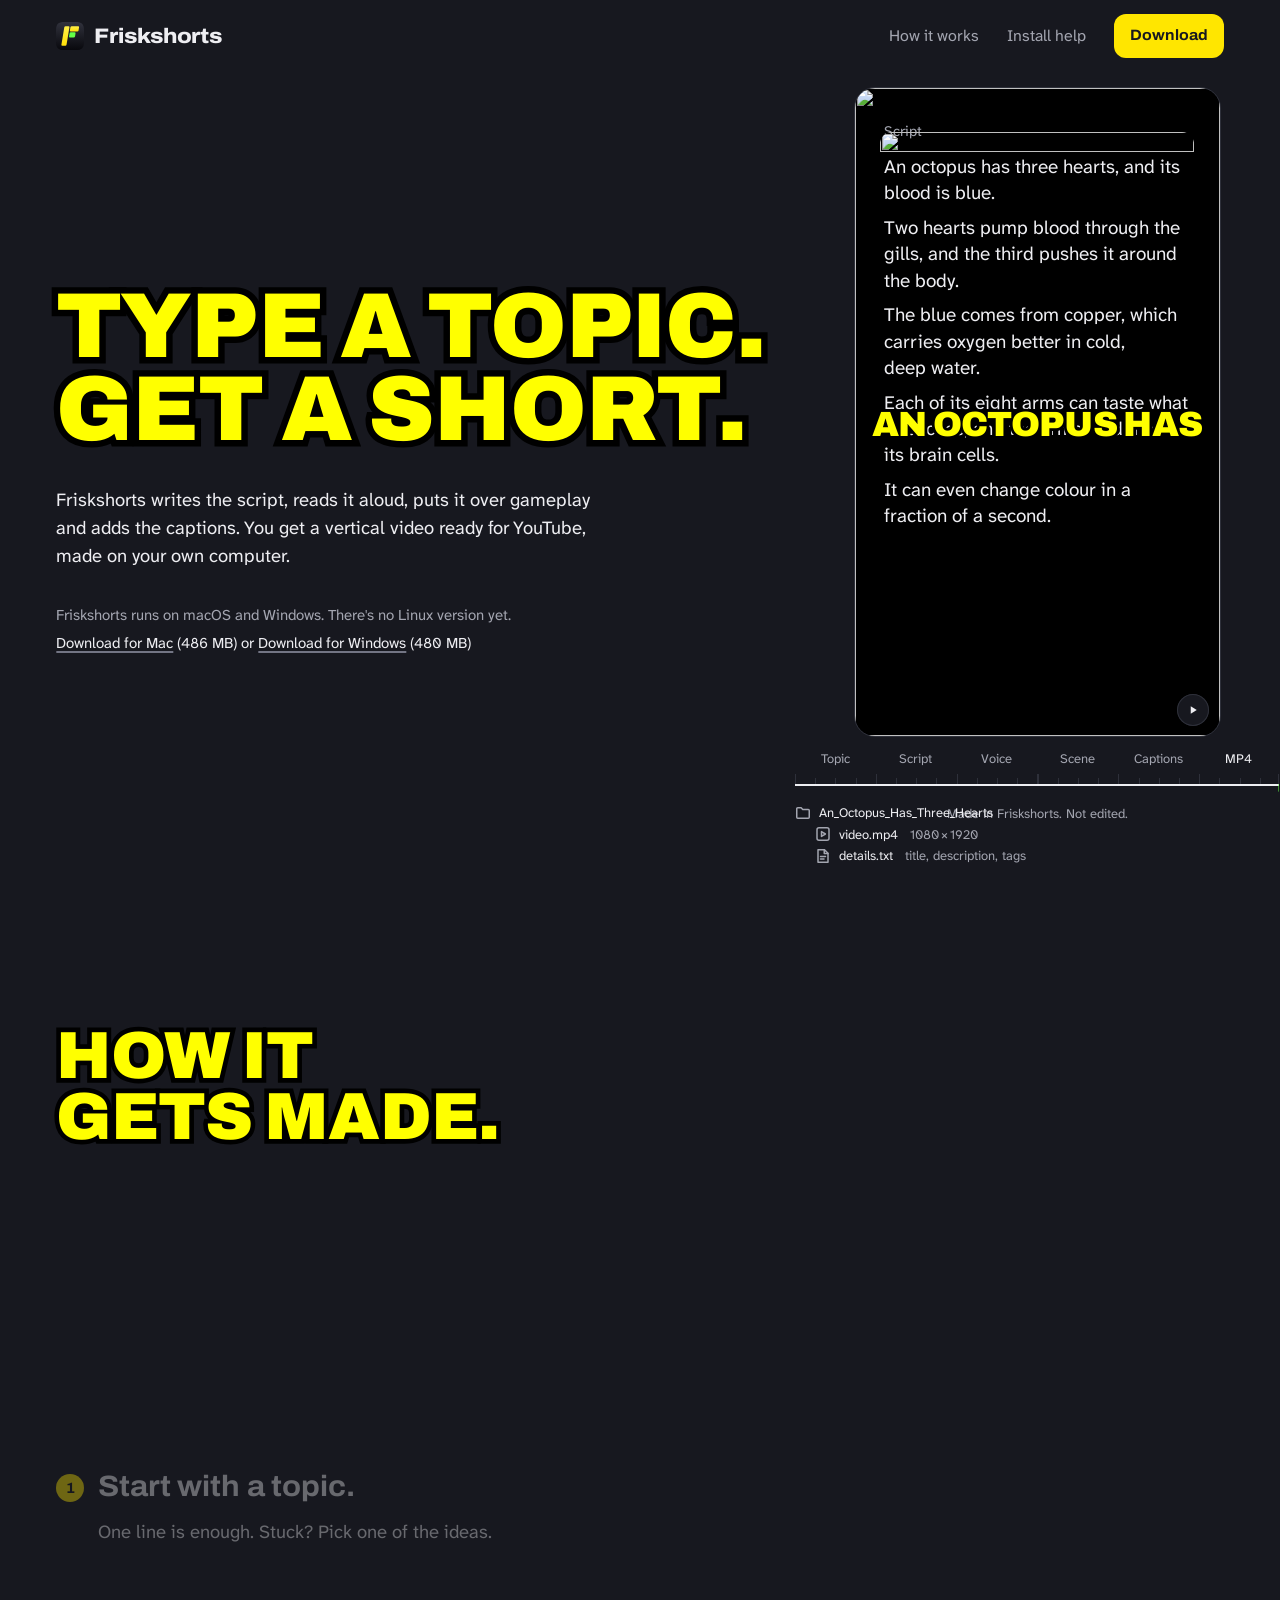
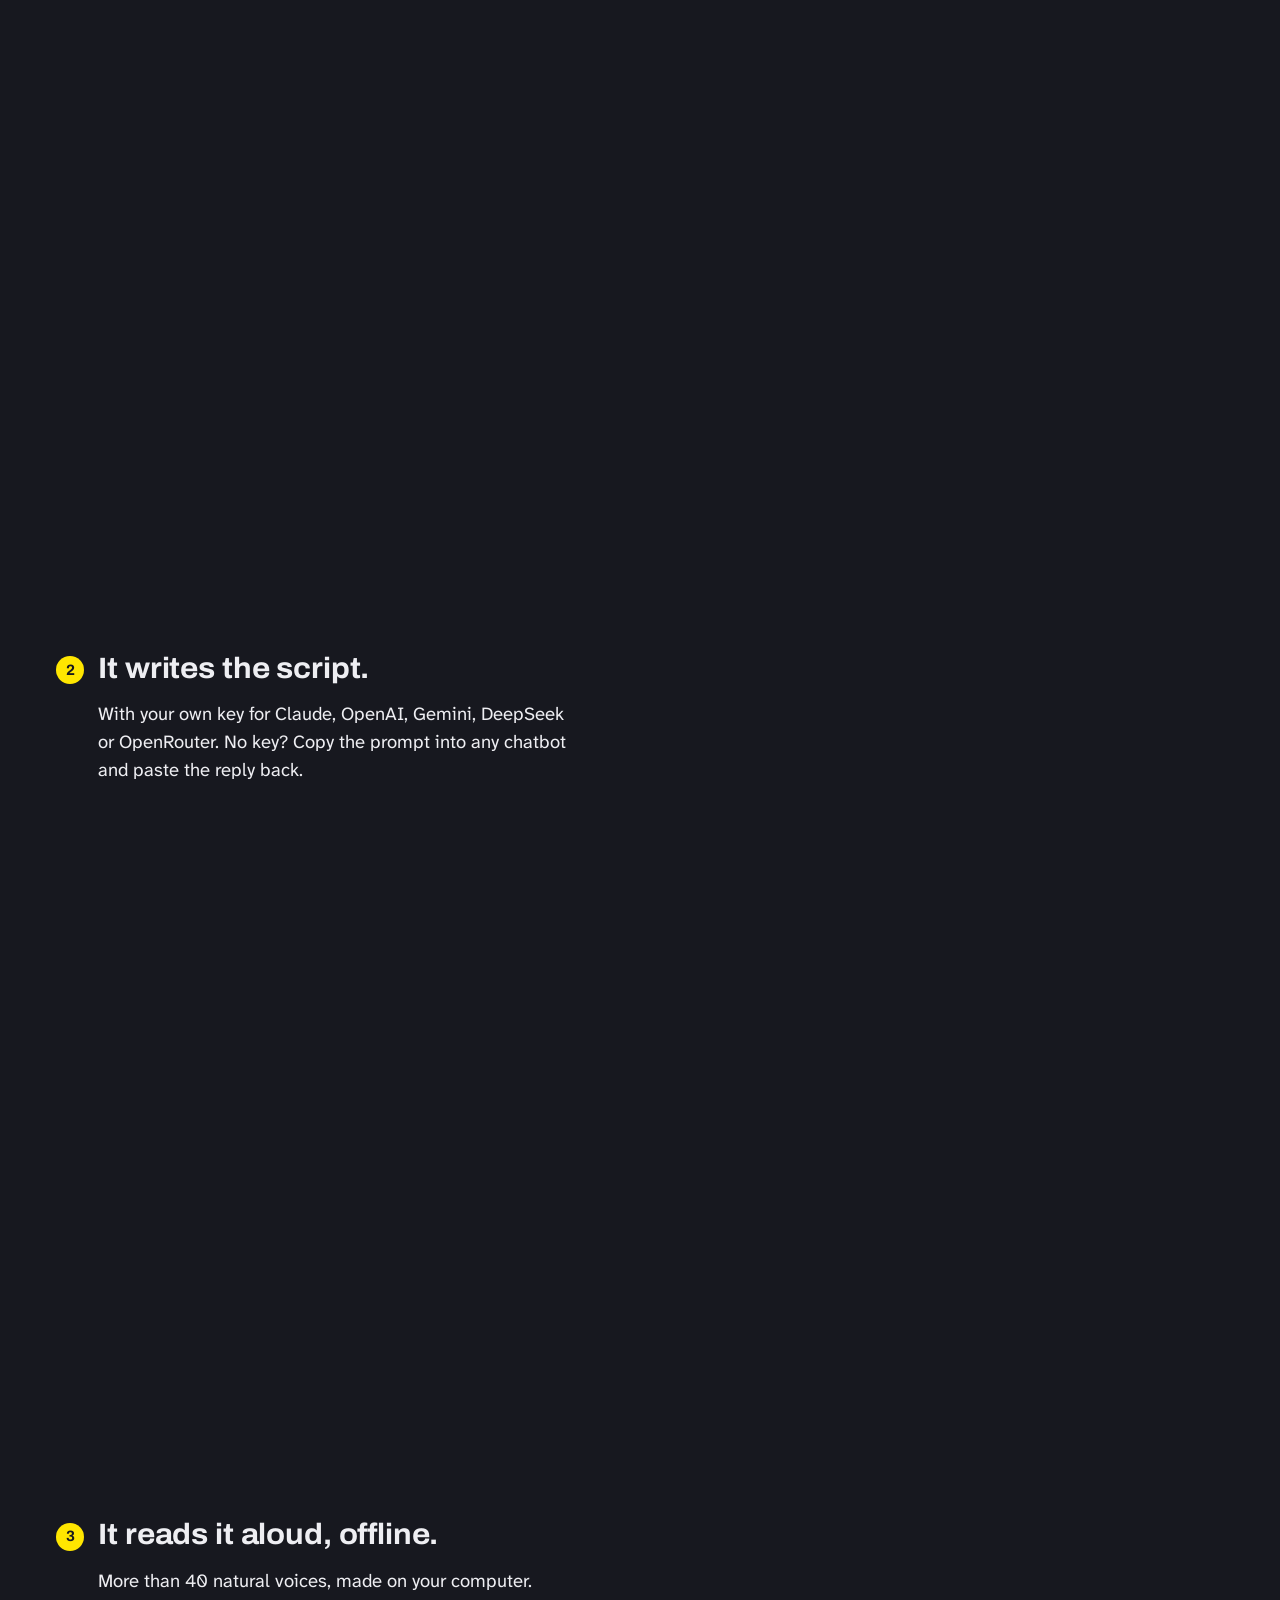
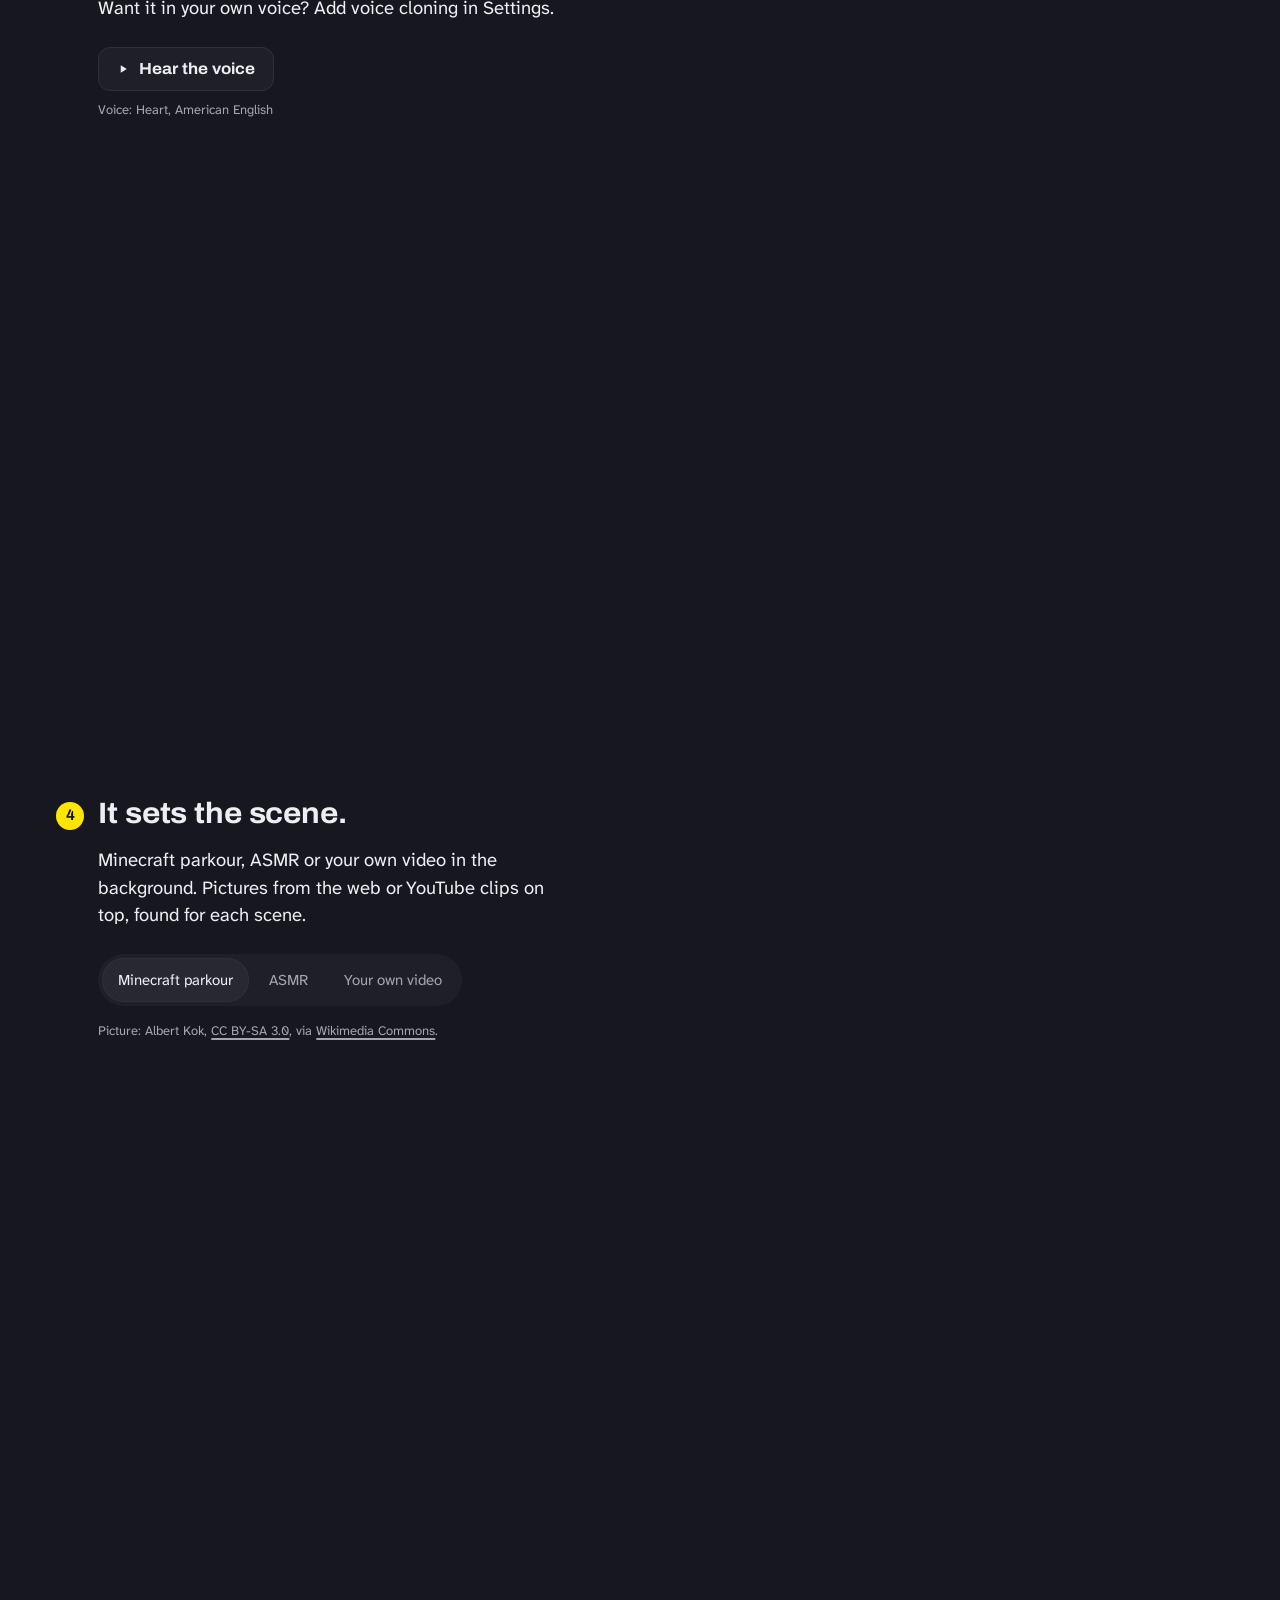
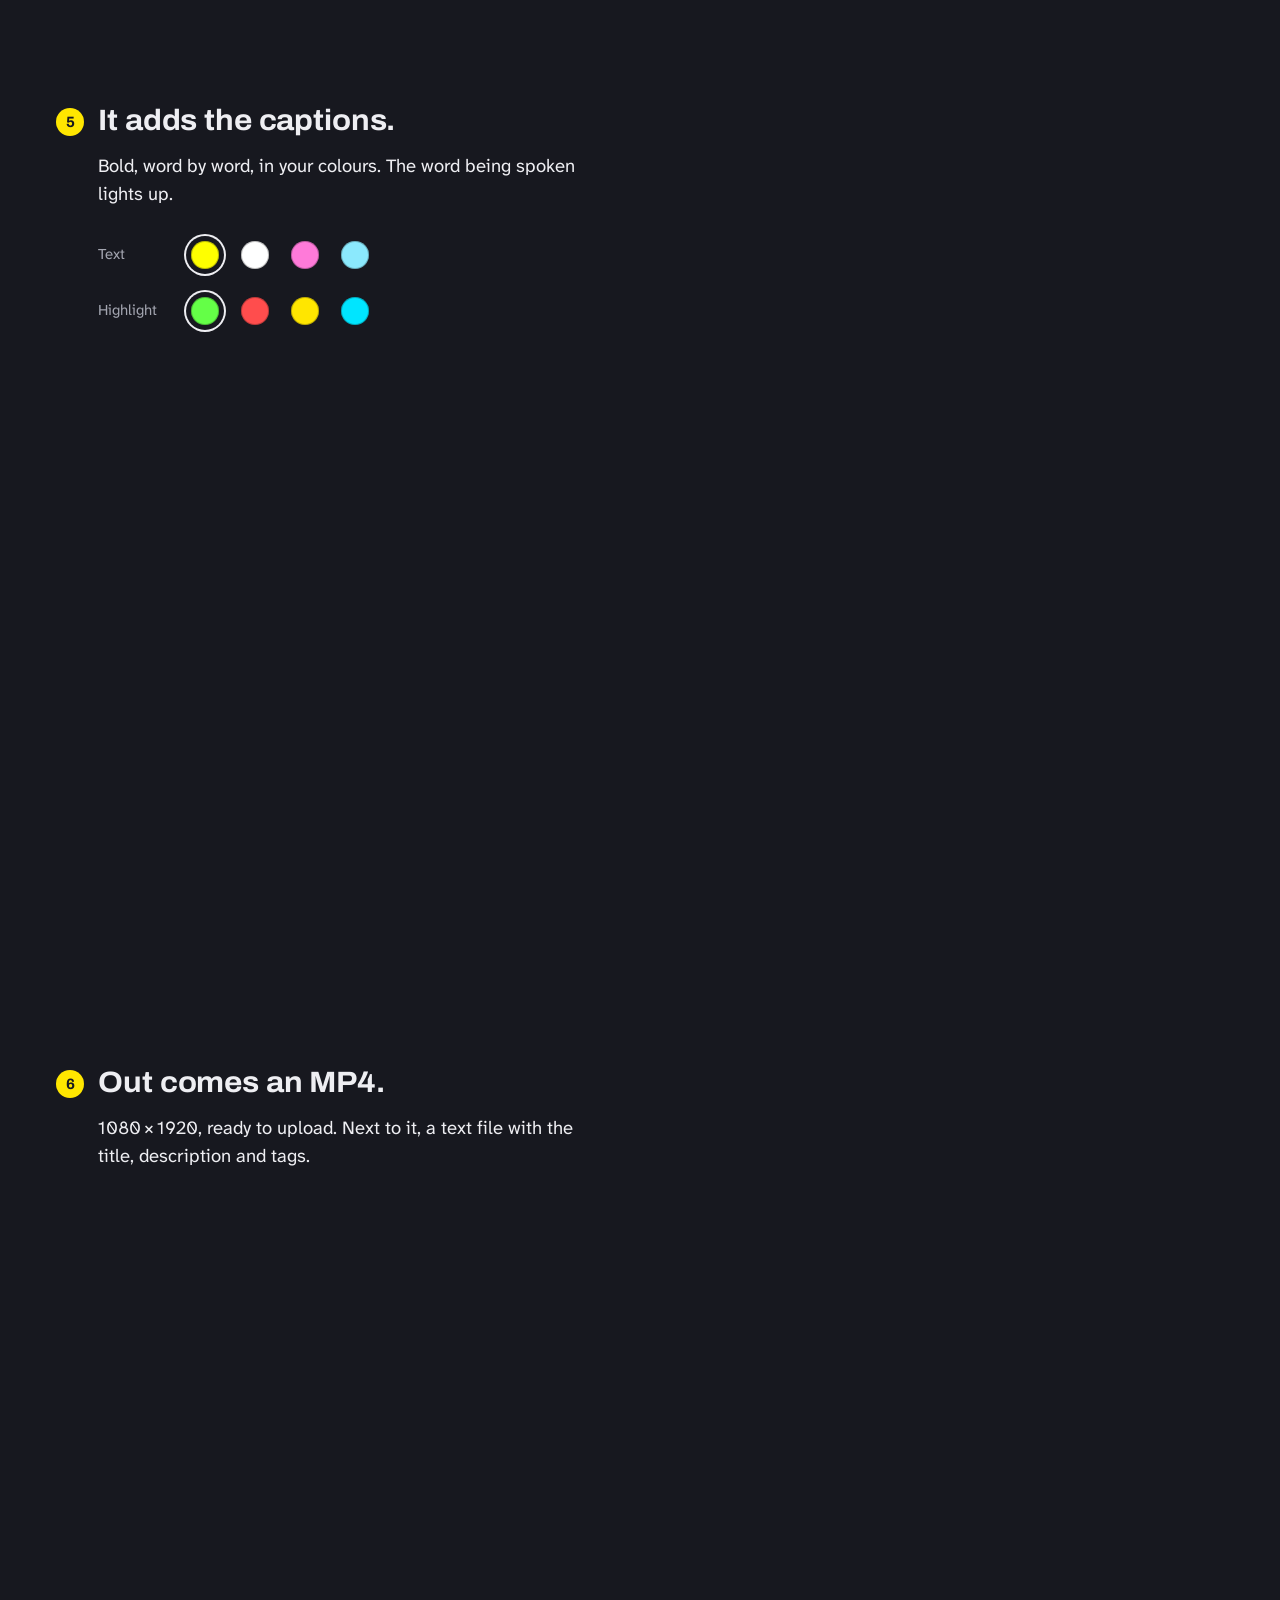
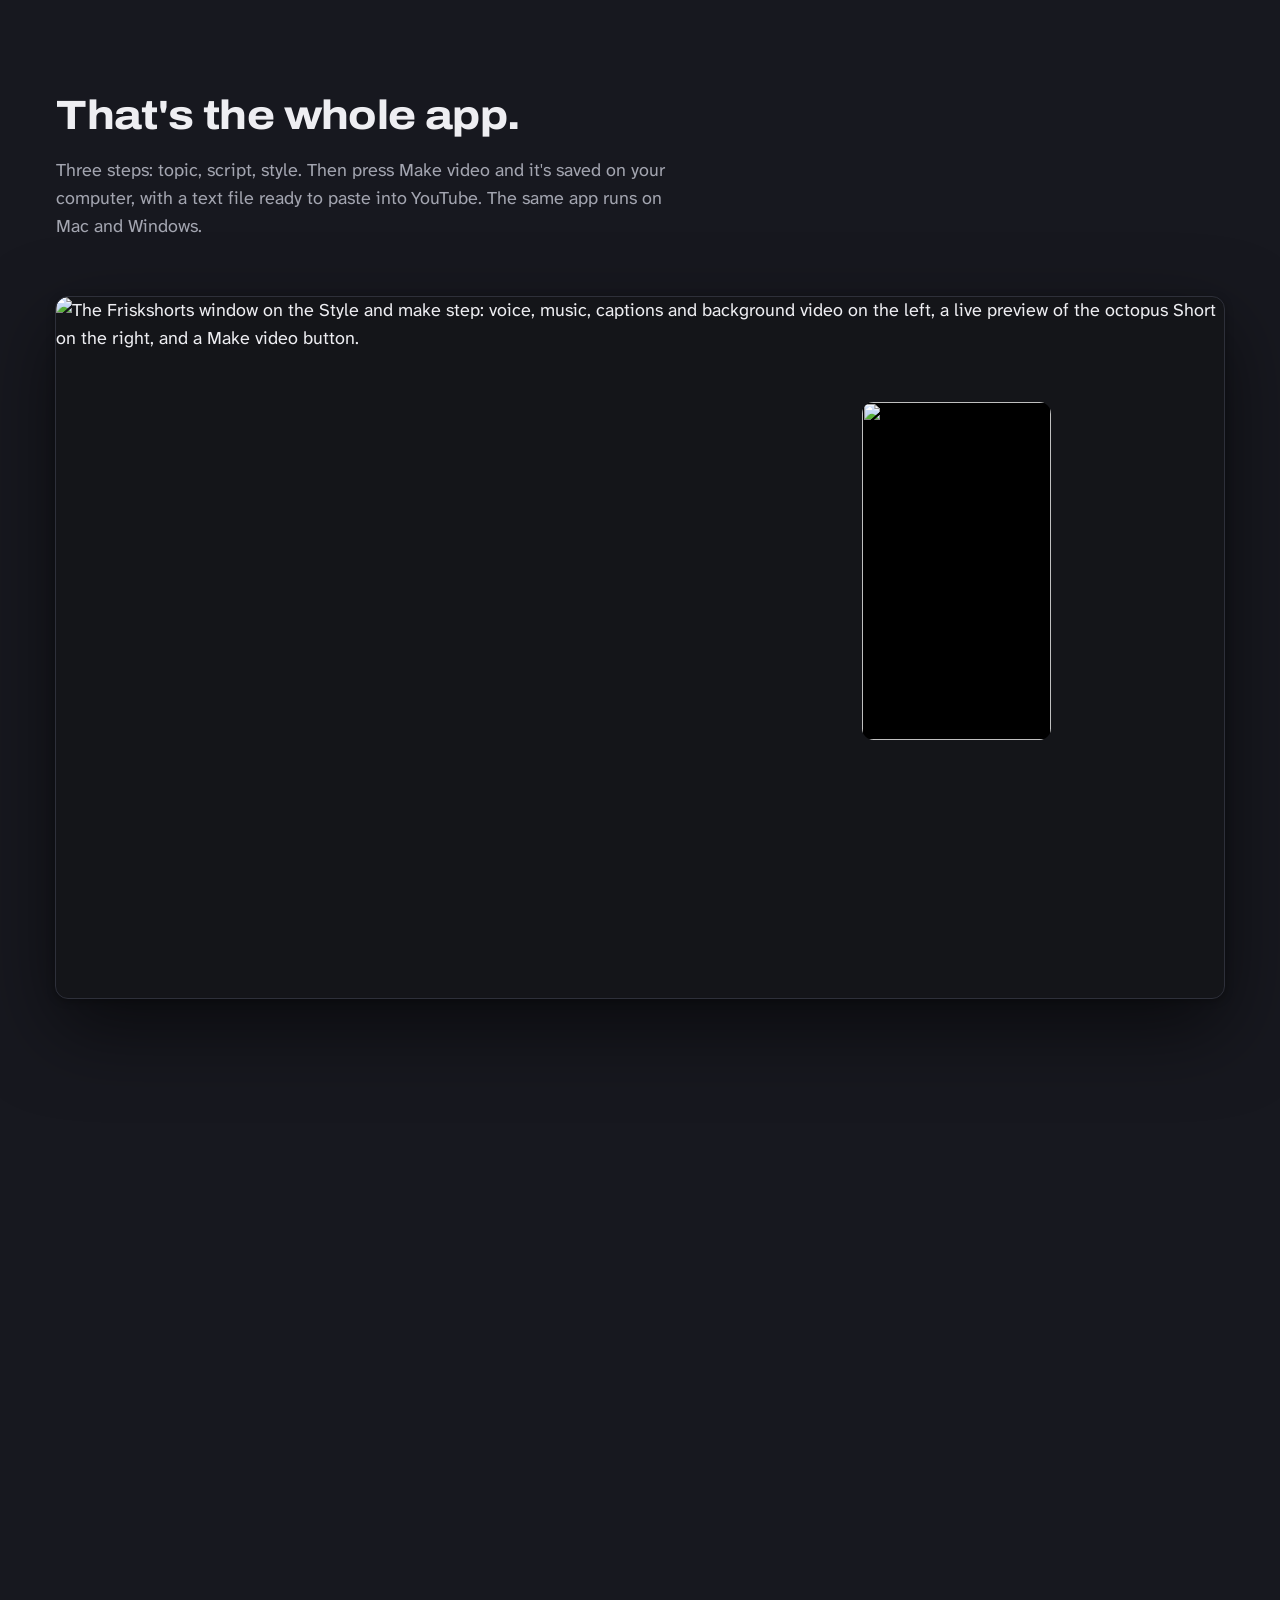
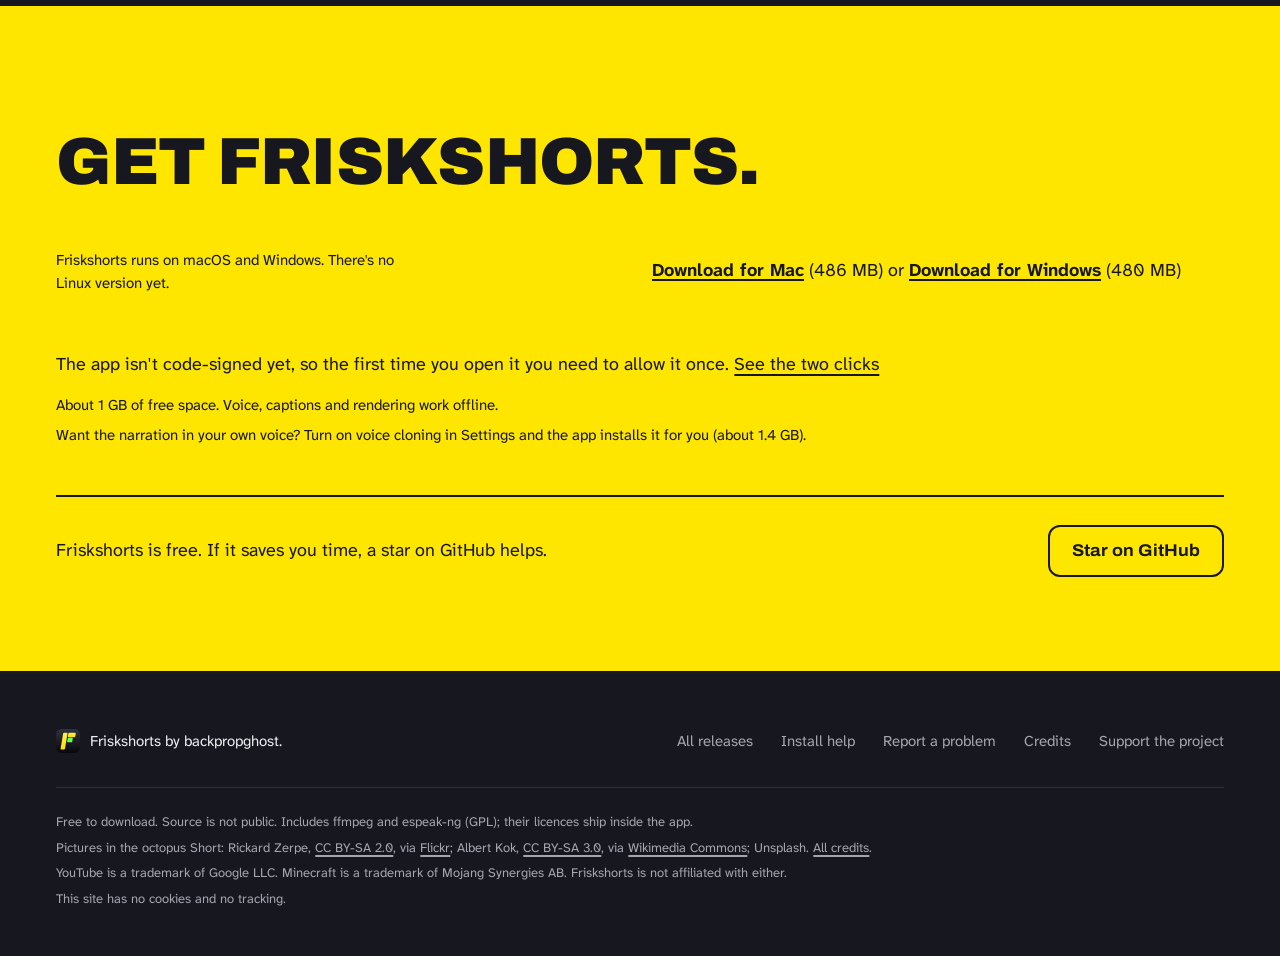
==== site/index.html @ 94f5e7e9 "Add Friskshorts website (Burn-In design) Static site for GitHub Pages: home, install help, credits a" ====
<!doctype html>
<html lang="en" class="no-js" data-sponsors="pending">
<head>
<meta charset="utf-8">
<meta name="viewport" content="width=device-width, initial-scale=1, viewport-fit=cover">
<title>Friskshorts. Type a topic, get a YouTube Short.</title>
<meta name="description" content="A free desktop app for Mac and Windows. It writes the script, reads it aloud, adds gameplay, pictures and word-by-word captions, and saves a 1080 x 1920 MP4 on your computer.">
<link rel="canonical" href="https://backpropghost.github.io/Friskshorts/">
<meta name="theme-color" content="#17181F">
<meta name="color-scheme" content="dark">
<meta property="og:type" content="website">
<meta property="og:site_name" content="Friskshorts">
<meta property="og:title" content="Friskshorts">
<meta property="og:description" content="A free desktop app for Mac and Windows. It writes the script, reads it aloud, adds gameplay, pictures and word-by-word captions, and saves a 1080 x 1920 MP4 on your computer.">
<meta property="og:url" content="https://backpropghost.github.io/Friskshorts/">
<meta property="og:image" content="https://backpropghost.github.io/Friskshorts/img/og.png">
<meta property="og:image:width" content="1200">
<meta property="og:image:height" content="630">
<meta property="og:image:alt" content="The words Type a topic. Get a Short. in yellow captions next to a frame from a Short about octopuses.">
<meta name="twitter:card" content="summary_large_image">
<meta name="twitter:title" content="Friskshorts">
<meta name="twitter:description" content="A free desktop app for Mac and Windows. It writes the script, reads it aloud, adds gameplay, pictures and word-by-word captions, and saves a 1080 x 1920 MP4 on your computer.">
<meta name="twitter:image" content="https://backpropghost.github.io/Friskshorts/img/og.png">
<link rel="icon" href="favicon.ico" sizes="32x32">
<link rel="icon" href="img/favicon.svg" type="image/svg+xml">
<link rel="apple-touch-icon" href="img/apple-touch-icon.png">
<link rel="manifest" href="site.webmanifest">
<link rel="preload" href="fonts/archivo.woff2" as="font" type="font/woff2" crossorigin>
<link rel="stylesheet" href="css/site.css?v=2.1.1">
<script>document.documentElement.classList.replace("no-js","js")</script>
<script type="module" src="js/site.js?v=2.1.1"></script>
<script type="application/json" id="release">{"version":"2.1.1","mac":"https://github.com/backpropghost/Friskshorts/releases/download/v2.1.1/Friskshorts-2.1.1-macos-arm64.dmg","macSize":"486 MB","win":"https://github.com/backpropghost/Friskshorts/releases/download/v2.1.1/Friskshorts-2.1.1-windows-x64-setup.exe","winSize":"480 MB","all":"https://github.com/backpropghost/Friskshorts/releases/latest"}</script>
</head>
<body>
<a class="skip" href="#download">Skip to download</a>

<header class="nav" id="nav">
  <a class="brand" href="#top" aria-label="Friskshorts, back to top">
    <svg class="brand-tile" viewBox="0 0 256 256" aria-hidden="true"><use href="#logo"/></svg>
    <span class="brand-word">Friskshorts</span>
  </a>
  <nav aria-label="Main">
    <a class="nav-link" href="#how">How it works</a>
    <a class="nav-link" href="install/">Install help</a>
    <a class="btn btn-yellow btn-nav" href="#download" data-nav-dl><span class="lbl-long" data-os-label>Download for Mac</span><span class="lbl-short">Download</span></a>
  </nav>
</header>

<main id="main">
<div class="stage" id="top" data-state="hero">

  <section class="hero" aria-labelledby="hero-title">
    <h1 class="caption cap-xl" id="hero-title" data-burn="sweep"><span class="ln"><span class="w">Type</span> <span class="w">a</span> <span class="w">topic.</span></span> <span class="ln"><span class="w">Get</span> <span class="w">a</span> <span class="w">Short.</span></span></h1>
    <p class="hero-sub">Friskshorts writes the script, reads it aloud, puts it over gameplay and adds the captions. You get a vertical video ready for YouTube, made on your own computer.</p>
    <div class="dl dl-hero" data-dl>
      <a class="btn btn-yellow btn-big" href="https://github.com/backpropghost/Friskshorts/releases/download/v2.1.1/Friskshorts-2.1.1-macos-arm64.dmg" data-dl-primary>
        <svg class="glyph" viewBox="0 0 24 24" aria-hidden="true" data-glyph><use href="#g-apple"/></svg><span data-dl-label>Download for Mac</span>
      </a>
      <p class="dl-note" data-dl-note>Free. For Macs with Apple Silicon. 486&nbsp;MB.</p>
      <p class="dl-alt"><a href="#download" data-dl-alt>Also for Windows 10 and 11</a></p>
      <p class="dl-after" data-dl-after hidden>Next: open it and follow the two clicks in <a href="install/">Install help</a>.</p>
    </div>
  </section>

  <div class="frame-col">
    <div class="band" id="band">
      <div class="frame-wrap">
        <div class="frame" id="frame" aria-hidden="true">
          <div class="layer layer-final">
            <picture class="poster">
              <source srcset="media/shorts/octopus-poster.avif" type="image/avif">
              <img src="media/shorts/octopus-poster.jpg" width="720" height="1280" alt="" fetchpriority="high">
            </picture>
            <video class="v-final" id="v-final" muted playsinline loop disablepictureinpicture disableremoteplayback preload="none" width="720" height="1280"
              data-webm="media/shorts/octopus-loop-720.webm" data-mp4="media/shorts/octopus-loop-720.mp4" data-mp4-small="media/shorts/octopus-loop-540.mp4"></video>
            <noscript><video class="v-final" autoplay muted playsinline loop width="720" height="1280" poster="media/shorts/octopus-poster.jpg"><source src="media/shorts/octopus-loop-540.mp4" type="video/mp4"></video></noscript>
          </div>

          <div class="layer layer-topic">
            <div class="topic-box"><span class="topic-text" data-type="Why an octopus has three hearts">Why an octopus has three hearts</span><i class="caret"></i></div>
            <div class="ideas"><span>How black holes form</span><span>Why cats purr</span></div>
          </div>

          <div class="layer layer-script">
            <p class="script-label">Script</p>
            <ol class="script-lines">
              <li>An octopus has three hearts, and its blood is blue.</li>
              <li>Two hearts pump blood through the gills, and the third pushes it around the body.</li>
              <li>The blue comes from copper, which carries oxygen better in cold, deep water.</li>
              <li>Each of its eight arms can taste what it touches, and the arms hold most of its brain cells.</li>
              <li>It can even change colour in a fraction of a second.</li>
            </ol>
            <div class="wave" id="wave"><svg class="wave-svg" preserveAspectRatio="none"></svg><i class="wave-head"></i></div>
          </div>

          <div class="layer layer-scene" data-sel="minecraft">
            <div class="bg" id="bg">
              <div class="bg-item" data-bg="minecraft">
                <picture><source data-srcset="media/run/bg-minecraft-poster.avif" type="image/avif"><img data-src="media/run/bg-minecraft-poster.jpg" width="720" height="1280" alt="" decoding="async"></picture>
                <video muted playsinline loop disablepictureinpicture disableremoteplayback preload="none" width="720" height="1280" data-av1="media/run/bg-minecraft.webm" data-mp4="media/run/bg-minecraft.mp4"></video>
              </div>
              <div class="bg-item" data-bg="asmr">
                <picture><source data-srcset="media/run/bg-asmr-poster.avif" type="image/avif"><img data-src="media/run/bg-asmr-poster.jpg" width="720" height="1280" alt="" decoding="async"></picture>
                <video muted playsinline loop disablepictureinpicture disableremoteplayback preload="none" width="720" height="1280" data-av1="media/run/bg-asmr.webm" data-mp4="media/run/bg-asmr.mp4"></video>
              </div>
              <div class="bg-item" data-bg="own">
                <picture><source data-srcset="media/run/bg-own-poster.avif" type="image/avif"><img data-src="media/run/bg-own-poster.jpg" width="720" height="1280" alt="" decoding="async"></picture>
                <video muted playsinline loop disablepictureinpicture disableremoteplayback preload="none" width="720" height="1280" data-av1="media/run/bg-own.webm" data-mp4="media/run/bg-own.mp4"></video>
              </div>
            </div>
            <figure class="pic">
              <img data-src="media/run/picture.webp" width="640" height="487" alt="" decoding="async">
              <figcaption>Picture from the web</figcaption>
            </figure>
          </div>

          <div class="layer layer-captions">
            <p class="caption fcap" id="fcap"><span class="w">An</span> <span class="w">octopus</span> <span class="w">has</span></p>
          </div>
        </div>
        <span class="crop crop-tl"></span><span class="crop crop-tr"></span><span class="crop crop-bl"></span><span class="crop crop-br"></span>
        <button class="vctl" type="button" id="stage-pause" aria-pressed="false" data-label-pause="Pause video" data-label-play="Play video"><svg viewBox="0 0 16 16" aria-hidden="true"><path class="i-pause" d="M4.5 3h2.2v10H4.5zM9.3 3h2.2v10H9.3z"/><path class="i-play" d="M5 3l8 5-8 5z"/></svg><span class="sr">Pause video</span></button>
      </div>

      <div class="ruler" aria-hidden="true">
        <ol class="ruler-labels">
          <li class="is-lit">Topic</li><li class="is-lit">Script</li><li class="is-lit">Voice</li><li class="is-lit">Scene</li><li class="is-lit">Captions</li><li class="is-lit is-now">MP4</li>
        </ol>
        <div class="ruler-track">
          <i class="ruler-lit"></i>
          <i class="ruler-head"></i>
        </div>
        <span class="ruler-now">MP4</span>
      </div>

      <div class="band-foot" aria-hidden="true">
        <p class="made-note">Made in Friskshorts. Not edited.</p>
        <ul class="files">
          <li class="file-folder"><svg viewBox="0 0 16 16"><use href="#g-folder"/></svg>An_Octopus_Has_Three_Hearts</li>
          <li><svg viewBox="0 0 16 16"><use href="#g-video"/></svg>video.mp4<span class="file-meta">1080&#8201;×&#8201;1920</span></li>
          <li><svg viewBox="0 0 16 16"><use href="#g-text"/></svg>details.txt<span class="file-meta">title, description, tags</span></li>
        </ul>
      </div>
    </div>
  </div>

  <section class="run" id="how" aria-labelledby="how-title">
    <h2 class="caption cap-l run-head" id="how-title" data-burn="in"><span class="w">How</span> <span class="w">it</span> <span class="w">gets</span> <span class="w">made.</span></h2>
    <ol class="steps">
      <li class="step" data-step="1">
        <div class="step-in">
          <h3 class="step-title"><span class="dot" aria-hidden="true">1</span>Start with a topic.</h3>
          <p>One line is enough. Stuck? Pick one of the ideas.</p>
        </div>
      </li>
      <li class="step" data-step="2">
        <div class="step-in">
          <h3 class="step-title"><span class="dot" aria-hidden="true">2</span>It writes the script.</h3>
          <p>With your own key for Claude, OpenAI, Gemini, DeepSeek or OpenRouter. No key? Copy the prompt into any chatbot and paste the reply back.</p>
        </div>
      </li>
      <li class="step" data-step="3">
        <div class="step-in">
          <h3 class="step-title"><span class="dot" aria-hidden="true">3</span>It reads it aloud, offline.</h3>
          <p>More than 40 natural voices, made on your computer. Want it in your own voice? Add voice cloning in Settings.</p>
          <div class="ctl">
            <button class="btn btn-line btn-voice" type="button" id="voice-btn" aria-pressed="false" data-src="media/audio/voice.m4a">
              <svg viewBox="0 0 16 16" aria-hidden="true"><path class="i-play" d="M5 3l8 5-8 5z"/><path class="i-stop" d="M4 4h8v8H4z"/></svg><span>Hear the voice</span>
            </button>
            <p class="micro">Voice: Heart, American English</p>
          </div>
        </div>
      </li>
      <li class="step" data-step="4">
        <div class="step-in">
          <h3 class="step-title"><span class="dot" aria-hidden="true">4</span>It sets the scene.</h3>
          <p>Minecraft parkour, ASMR or your own video in the background. Pictures from the web or YouTube clips on top, found for each scene.</p>
          <fieldset class="ctl seg" id="bg-pick">
            <legend class="sr">Background video</legend>
            <label><input type="radio" name="bg" value="minecraft" checked><span>Minecraft parkour</span></label>
            <label><input type="radio" name="bg" value="asmr"><span>ASMR</span></label>
            <label><input type="radio" name="bg" value="own"><span>Your own video</span></label>
          </fieldset>
          <p class="micro credit">Picture: Albert Kok, <a href="https://creativecommons.org/licenses/by-sa/3.0">CC BY-SA 3.0</a>, via <a href="https://commons.wikimedia.org/wiki/File:Octopus2.jpg">Wikimedia Commons</a>.</p>
        </div>
      </li>
      <li class="step" data-step="5">
        <div class="step-in">
          <h3 class="step-title"><span class="dot" aria-hidden="true">5</span>It adds the captions.</h3>
          <p>Bold, word by word, in your colours. The word being spoken lights up.</p>
          <div class="ctl swatches">
            <fieldset class="sw" id="sw-text">
              <legend>Text</legend>
              <label style="--c:#FFFF00"><input type="radio" name="captext" value="#FFFF00" checked><span class="sr">Yellow</span></label>
              <label style="--c:#FFFFFF"><input type="radio" name="captext" value="#FFFFFF"><span class="sr">White</span></label>
              <label style="--c:#FF7AD9"><input type="radio" name="captext" value="#FF7AD9"><span class="sr">Pink</span></label>
              <label style="--c:#8BE9FD"><input type="radio" name="captext" value="#8BE9FD"><span class="sr">Cyan</span></label>
            </fieldset>
            <fieldset class="sw" id="sw-now">
              <legend>Highlight</legend>
              <label style="--c:#64FF47"><input type="radio" name="capnow" value="#64FF47" checked><span class="sr">Green</span></label>
              <label style="--c:#FF4D4D"><input type="radio" name="capnow" value="#FF4D4D"><span class="sr">Red</span></label>
              <label style="--c:#FFE600"><input type="radio" name="capnow" value="#FFE600"><span class="sr">Yellow</span></label>
              <label style="--c:#00E5FF"><input type="radio" name="capnow" value="#00E5FF"><span class="sr">Cyan</span></label>
            </fieldset>
          </div>
        </div>
      </li>
      <li class="step" data-step="6">
        <div class="step-in">
          <h3 class="step-title"><span class="dot" aria-hidden="true">6</span>Out comes an MP4.</h3>
          <p>1080&#8201;×&#8201;1920, ready to upload. Next to it, a text file with the title, description and tags.</p>
          <ul class="files files-inline">
            <li class="file-folder"><svg viewBox="0 0 16 16" aria-hidden="true"><use href="#g-folder"/></svg>An_Octopus_Has_Three_Hearts</li>
            <li><svg viewBox="0 0 16 16" aria-hidden="true"><use href="#g-video"/></svg>video.mp4<span class="file-meta">1080&#8201;×&#8201;1920</span></li>
            <li><svg viewBox="0 0 16 16" aria-hidden="true"><use href="#g-text"/></svg>details.txt</li>
          </ul>
        </div>
      </li>
    </ol>
  </section>
</div>

<section class="sec app" id="app" aria-labelledby="app-title">
  <div class="sec-text">
    <h2 class="h2" id="app-title">That's the whole app.</h2>
    <p>Three steps: topic, script, style. Then press Make video and it's saved on your computer, with a text file ready to paste into YouTube. The same app runs on Mac and Windows.</p>
  </div>
  <figure class="window">
    <div class="window-shot">
      <picture>
        <source srcset="media/ui/app-style-dark@2x.avif" type="image/avif">
        <source srcset="media/ui/app-style-dark.webp 1600w, media/ui/app-style-dark@2x.webp 3200w" sizes="(max-width: 767px) 210vw, min(1312px, 92vw)" type="image/webp">
        <img src="media/ui/app-style-dark.webp" width="3200" height="1920" loading="lazy" decoding="async" alt="The Friskshorts window on the Style and make step: voice, music, captions and background video on the left, a live preview of the octopus Short on the right, and a Make video button.">
      </picture>
      <div class="window-slot" aria-hidden="true">
        <picture class="vposter"><source srcset="media/shorts/octopus-poster.avif" type="image/avif"><img src="media/shorts/octopus-poster.jpg" width="720" height="1280" alt="" loading="lazy" decoding="async"></picture>
        <video class="v-lazy" muted playsinline loop disablepictureinpicture disableremoteplayback preload="none" width="540" height="960"
          data-webm="media/shorts/octopus-loop-720.webm" data-mp4="media/shorts/octopus-loop-540.mp4"></video>
      </div>
    </div>
    <figcaption><a href="media/ui/app-style-dark@2x.webp" class="full-link">See the full window</a></figcaption>
  </figure>
</section>

<section class="sec reel" id="made" aria-labelledby="made-title">
  <h2 class="caption cap-l" id="made-title" data-burn="in"><span class="w">Made</span> <span class="w">with</span> <span class="w">Friskshorts.</span></h2>
  <p class="small">Straight out of the app, not edited afterwards.</p>
  <ul class="clips" id="clips">
    <li class="clip">
      <div class="clip-media">
        <picture class="vposter"><source srcset="media/shorts/lightning-poster.avif" type="image/avif"><img src="media/shorts/lightning-poster.jpg" width="720" height="1280" alt="" loading="lazy" decoding="async"></picture>
        <video class="v-lazy" muted playsinline loop disablepictureinpicture disableremoteplayback preload="none" width="540" height="960" aria-label="Lightning is hotter than the Sun" data-mp4="media/shorts/lightning-loop-540.mp4"></video>
        <button class="vctl" type="button" aria-pressed="false" data-label-pause="Pause Lightning is hotter than the Sun" data-label-play="Play Lightning is hotter than the Sun"><svg viewBox="0 0 16 16" aria-hidden="true"><path class="i-pause" d="M4.5 3h2.2v10H4.5zM9.3 3h2.2v10H9.3z"/><path class="i-play" d="M5 3l8 5-8 5z"/></svg><span class="sr">Pause Lightning is hotter than the Sun</span></button>
      </div>
      <p class="clip-topic">Lightning is hotter than the Sun</p><!-- TEMPORARY: visuals not licence-cleared yet; media agent is re-rendering this Short with openly licensed pictures (same file names). -->
      <p class="clip-meta">ASMR with pictures from the web. White and cyan captions.</p>
    </li>
    <li class="clip">
      <div class="clip-media">
        <picture class="vposter"><source srcset="media/shorts/aurora-poster.avif" type="image/avif"><img src="media/shorts/aurora-poster.jpg" width="720" height="1280" alt="" loading="lazy" decoding="async"></picture>
        <video class="v-lazy" muted playsinline loop disablepictureinpicture disableremoteplayback preload="none" width="540" height="960" aria-label="Where the northern lights come from" data-mp4="media/shorts/aurora-loop-540.mp4"></video>
        <button class="vctl" type="button" aria-pressed="false" data-label-pause="Pause Where the northern lights come from" data-label-play="Play Where the northern lights come from"><svg viewBox="0 0 16 16" aria-hidden="true"><path class="i-pause" d="M4.5 3h2.2v10H4.5zM9.3 3h2.2v10H9.3z"/><path class="i-play" d="M5 3l8 5-8 5z"/></svg><span class="sr">Pause Where the northern lights come from</span></button>
      </div>
      <p class="clip-topic">Where the northern lights come from</p><!-- TEMPORARY: visuals not licence-cleared yet; media agent is re-rendering this Short with openly licensed pictures (same file names). -->
      <p class="clip-meta">Minecraft parkour with YouTube clips. White and pink captions.</p>
    </li>
    <li class="clip">
      <div class="clip-media">
        <picture class="vposter"><source srcset="media/shorts/sharks-poster.avif" type="image/avif"><img src="media/shorts/sharks-poster.jpg" width="720" height="1280" alt="" loading="lazy" decoding="async"></picture>
        <video class="v-lazy" muted playsinline loop disablepictureinpicture disableremoteplayback preload="none" width="540" height="960" aria-label="Sharks are older than trees" data-mp4="media/shorts/sharks-loop-540.mp4"></video>
        <button class="vctl" type="button" aria-pressed="false" data-label-pause="Pause Sharks are older than trees" data-label-play="Play Sharks are older than trees"><svg viewBox="0 0 16 16" aria-hidden="true"><path class="i-pause" d="M4.5 3h2.2v10H4.5zM9.3 3h2.2v10H9.3z"/><path class="i-play" d="M5 3l8 5-8 5z"/></svg><span class="sr">Pause Sharks are older than trees</span></button>
      </div>
      <p class="clip-topic">Sharks are older than trees</p>
      <p class="clip-meta">Minecraft parkour on its own. White and orange captions.</p>
    </li>
    <li class="clip">
      <div class="clip-media">
        <picture class="vposter"><source srcset="media/shorts/saturn-poster.avif" type="image/avif"><img src="media/shorts/saturn-poster.jpg" width="720" height="1280" alt="" loading="lazy" decoding="async"></picture>
        <video class="v-lazy" muted playsinline loop disablepictureinpicture disableremoteplayback preload="none" width="540" height="960" aria-label="Saturn could float in water" data-mp4="media/shorts/saturn-loop-540.mp4"></video>
        <button class="vctl" type="button" aria-pressed="false" data-label-pause="Pause Saturn could float in water" data-label-play="Play Saturn could float in water"><svg viewBox="0 0 16 16" aria-hidden="true"><path class="i-pause" d="M4.5 3h2.2v10H4.5zM9.3 3h2.2v10H9.3z"/><path class="i-play" d="M5 3l8 5-8 5z"/></svg><span class="sr">Pause Saturn could float in water</span></button>
      </div>
      <p class="clip-topic">Saturn could float in water</p><!-- TEMPORARY: visuals not licence-cleared yet; media agent is re-rendering this Short with openly licensed pictures (same file names). -->
      <p class="clip-meta">ASMR with pictures from the web. Light blue and yellow captions.</p>
    </li>
  </ul>
  <p class="clips-count" aria-hidden="true"><span id="clip-n">1</span> / 4</p>
</section>

<section class="sec private" id="private" aria-labelledby="private-title">
  <div class="sec-text">
    <h2 class="h2" id="private-title">It stays on your computer.</h2>
    <ul class="plain">
      <li>Videos are saved on your computer and never uploaded.</li>
      <li>API keys live in your system keychain, not in plain files.</li>
      <li>Script requests go straight to the AI you picked. There's no Friskshorts server in between.</li>
    </ul>
    <p class="small">Voice, captions and rendering work offline. Internet is only needed for AI scripts and web pictures or clips.</p>
  </div>
  <figure class="diagram">
    <svg class="dg-h" viewBox="0 0 560 360" role="img" aria-labelledby="dg-title">
      <title id="dg-title">Your computer makes the voice, captions and video and keeps the API keys. Only the script request goes out, straight to the AI you picked.</title>
      <g class="dg-line">
        <rect x="12" y="78" width="240" height="160" rx="12"/>
        <path d="M0 252h264v2a8 8 0 0 1-8 8H8a8 8 0 0 1-8-8z"/>
        <path d="M100 244h64"/>
        <rect x="386" y="126" width="164" height="64" rx="12"/>
      </g>
      <svg x="36" y="98" width="36" height="36" viewBox="0 0 256 256"><use href="#logo"/></svg>
      <g class="dg-text">
        <text x="88" y="122">Voice</text>
        <text x="88" y="148">Captions</text>
        <text x="88" y="174">Video</text>
        <text x="88" y="200">API keys (Keychain)</text>
        <text x="468" y="164" text-anchor="middle">The AI you picked</text>
      </g>
      <text class="dg-faint" x="468" y="214" text-anchor="middle">Claude, OpenAI, Gemini,</text>
      <text class="dg-faint" x="468" y="230" text-anchor="middle">DeepSeek or OpenRouter</text>
      <text class="dg-muted" x="318" y="146" text-anchor="middle">Script request only</text>
      <path class="dg-arrow" d="M262 158H376" pathLength="1"/>
      <path class="dg-arrow dg-tip" d="M368 151l9 7-9 7"/>
    </svg>
    <svg class="dg-v" viewBox="0 0 340 430" role="img" aria-labelledby="dg-title-v">
      <title id="dg-title-v">Your computer makes the voice, captions and video and keeps the API keys. Only the script request goes out, straight to the AI you picked.</title>
      <g class="dg-line">
        <rect x="50" y="8" width="240" height="160" rx="12"/>
        <path d="M38 182h264v2a8 8 0 0 1-8 8H46a8 8 0 0 1-8-8z"/>
        <path d="M138 174h64"/>
        <rect x="88" y="306" width="164" height="64" rx="12"/>
      </g>
      <svg x="72" y="28" width="36" height="36" viewBox="0 0 256 256"><use href="#logo"/></svg>
      <g class="dg-text">
        <text x="124" y="52">Voice</text>
        <text x="124" y="78">Captions</text>
        <text x="124" y="104">Video</text>
        <text x="124" y="130">API keys (Keychain)</text>
        <text x="170" y="344" text-anchor="middle">The AI you picked</text>
      </g>
      <text class="dg-muted" x="184" y="254">Script request only</text>
      <text class="dg-faint" x="170" y="396" text-anchor="middle">Claude, OpenAI, Gemini,</text>
      <text class="dg-faint" x="170" y="414" text-anchor="middle">DeepSeek or OpenRouter</text>
      <path class="dg-arrow" d="M170 204V296" pathLength="1"/>
      <path class="dg-arrow dg-tip" d="M163 288l7 9 7-9"/>
    </svg>
  </figure>
</section>

<section class="sec story" id="story" aria-labelledby="story-title">
  <h2 class="h2" id="story-title">It started as a notebook.</h2>
  <p class="story-body">Friskshorts began years ago as a pile of Jupyter notebooks, back when AI could barely write a script and every video took an evening of fixing by hand. Version 2 is the same idea, finally simple enough for anyone to use.</p>
</section>

<section class="get" id="download" aria-labelledby="get-title" tabindex="-1">
  <div class="get-in">
    <h2 class="caption cap-l cap-ink" id="get-title" data-burn="in"><span class="w">Get</span> <span class="w">Friskshorts.</span></h2>
    <div class="get-grid" data-dl>
      <div class="get-main">
        <a class="btn btn-ink btn-huge" href="https://github.com/backpropghost/Friskshorts/releases/download/v2.1.1/Friskshorts-2.1.1-macos-arm64.dmg" data-dl-primary>
          <svg class="glyph" viewBox="0 0 24 24" aria-hidden="true" data-glyph><use href="#g-apple"/></svg><span data-dl-label>Download for Mac</span>
        </a>
        <p class="get-line" data-dl-line>Version 2.1.1 for Macs with Apple Silicon (M1 or newer). 486&nbsp;MB.</p>
        <p class="dl-after" data-dl-after hidden>Next: open it and follow the two clicks in <a href="install/">Install help</a>.</p>
      </div>
      <div class="get-other" data-dl-other>
        <p data-other-text>Windows 10 or 11, 64-bit.</p>
        <p><a class="u" href="https://github.com/backpropghost/Friskshorts/releases/download/v2.1.1/Friskshorts-2.1.1-windows-x64-setup.exe" data-other-link>Download for Windows</a> <span class="tnum" data-other-size>480&nbsp;MB.</span></p>
      </div>
    </div>
    <div class="get-notes">
      <p>The app isn't code-signed yet, so the first time you open it you need to allow it once. <a class="u" href="install/">See the two clicks</a></p>
      <p class="small">About 1&nbsp;GB of free space. Voice, captions and rendering work offline.</p>
      <p class="small">Want the narration in your own voice? Turn on voice cloning in Settings and the app installs it for you (about 1.4&nbsp;GB).</p>
    </div>
    <div class="support">
      <p class="when-sponsors">Friskshorts is free. If it saves you time, you can support it.</p>
      <p class="when-pending">Friskshorts is free. If it saves you time, a star on GitHub helps.</p>
      <a class="btn btn-outline when-sponsors" href="https://github.com/sponsors/backpropghost">Support on GitHub Sponsors</a>
      <a class="btn btn-outline when-pending" href="https://github.com/backpropghost/Friskshorts">Star on GitHub</a>
    </div>
  </div>
</section>
</main>

<footer class="foot">
  <div class="foot-top">
    <p class="foot-brand"><svg class="brand-tile" viewBox="0 0 256 256" aria-hidden="true"><use href="#logo"/></svg>Friskshorts by backpropghost.</p>
    <ul class="foot-links">
      <li><a href="https://github.com/backpropghost/Friskshorts/releases">All releases</a></li>
      <li><a href="install/">Install help</a></li>
      <li><a href="https://github.com/backpropghost/Friskshorts/issues">Report a problem</a></li>
      <li><a href="credits/">Credits</a></li>
      <li><a class="when-sponsors" href="https://github.com/sponsors/backpropghost">Support the project</a><a class="when-pending" href="https://github.com/backpropghost/Friskshorts">Support the project</a></li>
    </ul>
  </div>
  <div class="fine">
    <p>Free to download. Source is not public. Includes ffmpeg and espeak-ng (GPL); their licences ship inside the app.</p>
    <p>Pictures in the octopus Short: Rickard Zerpe, <a href="https://creativecommons.org/licenses/by-sa/2.0/">CC BY-SA 2.0</a>, via <a href="https://www.flickr.com/photos/krokodiver/15622968434/">Flickr</a>; Albert Kok, <a href="https://creativecommons.org/licenses/by-sa/3.0">CC BY-SA 3.0</a>, via <a href="https://commons.wikimedia.org/wiki/File:Octopus2.jpg">Wikimedia Commons</a>; Unsplash. <a href="credits/">All credits</a>.</p>
    <p>YouTube is a trademark of Google LLC. Minecraft is a trademark of Mojang Synergies AB. Friskshorts is not affiliated with either.</p>
    <p>This site has no cookies and no tracking.</p>
  </div>
</footer>

<svg class="defs" aria-hidden="true" focusable="false">
  <defs>
    <linearGradient id="lg-tile" x1="0" y1="0" x2="0" y2="1"><stop offset="0" stop-color="#31323D"/><stop offset="1" stop-color="#08080D"/></linearGradient>
    <linearGradient id="lg-yellow" x1="0" y1="0" x2="0" y2="1"><stop offset="0" stop-color="#FFEF48"/><stop offset="1" stop-color="#FFDF07"/></linearGradient>
    <symbol id="logo" viewBox="0 0 256 256">
      <path fill="url(#lg-tile)" d="M76 0h104c56 0 76 20 76 76v104c0 56-20 76-76 76H76c-56 0-76-20-76-76V76C0 20 20 0 76 0z"/>
      <g transform="skewX(-9.46)">
        <rect x="84" y="39" width="47" height="179" rx="10" fill="url(#lg-yellow)"/>
        <rect x="140" y="39" width="79" height="48" rx="10" fill="url(#lg-yellow)"/>
        <rect x="141" y="94" width="55" height="48" rx="10" fill="#64FF47"/>
      </g>
    </symbol>
    <symbol id="g-apple" viewBox="0 0 24 24"><path fill="currentColor" d="M12.152 6.896c-.948 0-2.415-1.078-3.96-1.04-2.04.027-3.91 1.183-4.961 3.014-2.117 3.675-.546 9.103 1.519 12.09 1.013 1.454 2.208 3.09 3.792 3.039 1.52-.065 2.09-.987 3.935-.987 1.831 0 2.35.987 3.96.948 1.637-.026 2.676-1.48 3.676-2.948 1.156-1.688 1.636-3.325 1.662-3.415-.039-.013-3.182-1.221-3.22-4.857-.026-3.04 2.48-4.494 2.597-4.559-1.429-2.09-3.623-2.324-4.39-2.376-2-.156-3.675 1.09-4.61 1.09zM15.53 3.83c.843-1.012 1.4-2.427 1.245-3.83-1.207.052-2.662.805-3.532 1.818-.78.896-1.454 2.338-1.273 3.714 1.338.104 2.715-.688 3.559-1.701"/></symbol>
    <symbol id="g-win" viewBox="0 0 24 24"><path fill="currentColor" d="M0 3.449L9.75 2.1v9.451H0m10.949-9.602L24 0v11.4H10.949M0 12.6h9.75v9.451L0 20.699M10.949 12.6H24V24l-12.9-1.801"/></symbol>
    <symbol id="g-video" viewBox="0 0 16 16"><g fill="none" stroke="currentColor" stroke-width="1.5" stroke-linejoin="round"><rect x="2" y="1.75" width="12" height="12.5" rx="2"/><path d="M6.5 5.6v4.8L10.4 8z"/></g></symbol>
    <symbol id="g-text" viewBox="0 0 16 16"><g fill="none" stroke="currentColor" stroke-width="1.5" stroke-linecap="round" stroke-linejoin="round"><path d="M3 1.75h6.5L13 5.25v9H3z"/><path d="M9.25 1.75v3.75H13M5.5 8.5h5M5.5 11h3.5"/></g></symbol>
    <symbol id="g-folder" viewBox="0 0 16 16"><path fill="none" stroke="currentColor" stroke-width="1.5" stroke-linejoin="round" d="M1.75 3.75a1 1 0 0 1 1-1h3.4l1.6 1.75h5.5a1 1 0 0 1 1 1v6.75a1 1 0 0 1-1 1H2.75a1 1 0 0 1-1-1z"/></symbol>
  </defs>
</svg>
</body>
</html>
---- site/css/site.css ----
/* Friskshorts. Concept "Burn-In": the page is a Short being made. See DESIGN.md. */
@layer reset, tokens, base, layout, components, stage, motion, utilities;

@font-face {
  font-family: "Archivo";
  src: url("../fonts/archivo.woff2") format("woff2");
  font-weight: 700 900;
  font-stretch: 100% 112%;
  font-display: swap;
}
@font-face {
  font-family: "Atkinson Hyperlegible Next";
  src: url("../fonts/atkinson-next.woff2") format("woff2");
  font-weight: 400 700;
  font-display: swap;
}
/* Metric-matched fallbacks, computed with fontTools against the subset files (tools/subset-fonts.sh). */
@font-face {
  font-family: "Archivo Fallback";
  src: local("Arial Black"), local("Arial-Black"), local("Arial Bold"), local("Arial-BoldMT");
  size-adjust: 96%;
  ascent-override: 91.46%;
  descent-override: 21.88%;
  line-gap-override: 0%;
}
@font-face {
  font-family: "Atkinson Fallback";
  src: local("Verdana"), local("Arial");
  size-adjust: 86.15%;
  ascent-override: 114.21%;
  descent-override: 36.68%;
  line-gap-override: 0%;
}

@layer reset {
  *, *::before, *::after { box-sizing: border-box; }
  html { -webkit-text-size-adjust: 100%; text-size-adjust: 100%; }
  body, h1, h2, h3, p, ul, ol, figure, fieldset, legend { margin: 0; padding: 0; }
  ul, ol { list-style: none; }
  fieldset { border: 0; min-width: 0; }
  img, video, svg { display: block; max-width: 100%; }
  img, video { height: auto; }
  button, input { font: inherit; color: inherit; }
  button { background: none; border: 0; padding: 0; cursor: pointer; }
  a { color: inherit; }
}

@layer tokens {
  :root {
    --ink: #17181F;
    --black: #000000;
    --cap-text: #FFFF00;
    --cap-now: #64FF47;
    --brand-yellow: #FFE600;
    --brand-yellow-hi: #FFEC40;
    --surface: #1F2027;
    --surface-2: #272830;
    --line: #2E303A;
    --text: #EEEEF2;
    --muted: #A3A5B0;
    --faint: #737584;

    --f-cap: "Archivo", "Archivo Fallback", sans-serif;
    --f-body: "Atkinson Hyperlegible Next", "Atkinson Fallback", sans-serif;

    --fs-cap-xl: clamp(52px, 7.2vw, 136px);
    --fs-cap-l: clamp(40px, 5.2vw, 96px);
    --fs-h2: clamp(30px, 3.2vw, 48px);
    --fs-h3: clamp(22px, 1.8vw, 28px);
    --fs-body-l: clamp(18px, 1.45vw, 21px);
    --fs-body: 18px;
    --fs-small: 15px;
    --fs-micro: 13px;

    --ease-pop: cubic-bezier(.2, 1.5, .4, 1);
    --ease-out: cubic-bezier(.16, 1, .3, 1);
    --ease-std: cubic-bezier(.2, 0, 0, 1);
    --t-pop: 140ms; --t-ui: 160ms; --t-dim: 200ms; --t-drop: 560ms; --t-rewind: 420ms;

    --maxw: 1312px;
    --gut: 24px;
    --m: clamp(24px, 4.4vw, 64px);
    --sec-pad: clamp(96px, 14svh, 192px);
    --nav-h: 72px;

    --shadow-window: 0 30px 80px rgb(0 0 0 / .55), 0 2px 8px rgb(0 0 0 / .35);
  }
  @media (max-width: 1023px) {
    :root { --gut: 20px; --m: 32px; }
  }
  @media (max-width: 639px) {
    :root {
      --gut: 16px;
      --m: max(16px, env(safe-area-inset-left), env(safe-area-inset-right));
      --fs-body: 17px;
      --fs-cap-xl: clamp(40px, 13.5vw, 72px);
      --nav-h: 56px;
    }
  }
}

@layer base {
  html, body { background: var(--ink); color-scheme: dark; }
  html { scroll-padding-top: 16px; }
  body {
    color: var(--text);
    font-family: var(--f-body);
    font-size: var(--fs-body);
    line-height: 1.55;
    font-weight: 400;
    -webkit-font-smoothing: antialiased;
    -moz-osx-font-smoothing: grayscale;
    overflow-x: clip;
  }
  p, li { text-wrap: pretty; }
  h2, h3 { text-wrap: balance; }
  a { text-decoration-thickness: 1.5px; text-underline-offset: 3px; }
  :focus-visible { outline: 2px solid var(--cap-now); outline-offset: 3px; border-radius: 4px; }
  ::selection { background: var(--brand-yellow); color: var(--ink); }
  .tnum { font-variant-numeric: tabular-nums; }
}

@layer layout {
  .wrap, .stage, .sec, .nav, .foot, .get-in {
    width: min(var(--maxw), 100% - 2 * var(--m));
    margin-inline: auto;
  }
  .sec { padding-block: var(--sec-pad); }
}

@layer components {
  /* Skip link */
  .skip {
    position: absolute; left: 16px; top: 12px; z-index: 50;
    background: var(--brand-yellow); color: var(--ink);
    font: 700 16px/1 var(--f-cap); font-stretch: 106%;
    padding: 14px 18px; border-radius: 12px; text-decoration: none;
    transform: translateY(-200%);
  }
  .skip:focus-visible { transform: none; outline-color: var(--text); }

  /* Nav */
  .nav {
    height: var(--nav-h);
    display: flex; align-items: center; justify-content: space-between; gap: 24px;
    position: relative; z-index: 5;
  }
  .brand { display: inline-flex; align-items: center; gap: 10px; text-decoration: none; min-height: 44px; }
  .brand-tile { width: 28px; height: 28px; flex: none; }
  .brand-word { font: 800 21px/1 var(--f-cap); font-stretch: 112%; letter-spacing: -0.005em; }
  .nav nav { display: flex; align-items: center; gap: 28px; }
  .nav-link { font-size: 16px; color: var(--muted); text-decoration: none; padding-block: 12px; }
  .nav-link:hover { color: var(--text); }
  .lbl-short { display: none; }

  /* Buttons */
  .btn {
    display: inline-flex; align-items: center; justify-content: center; gap: 10px;
    min-height: 48px; padding: 0 22px; border-radius: 12px;
    font: 700 17px/1 var(--f-cap); font-stretch: 106%;
    text-decoration: none; white-space: nowrap;
    transition: background-color var(--t-ui) var(--ease-std), color var(--t-ui) var(--ease-std), transform 80ms var(--ease-std);
  }
  .btn:active { transform: scale(.98); }
  .btn .glyph { width: 16px; height: 16px; flex: none; margin-top: -2px; }
  .btn-yellow { background: var(--brand-yellow); color: var(--ink); }
  .btn-nav { min-height: 44px; padding: 0 16px; font-size: 15px; }
  .btn-big { min-height: 56px; padding: 0 26px; font-size: 18px; }
  .btn-ink { background: var(--ink); color: var(--brand-yellow); }
  .btn-huge { min-height: 64px; padding: 0 30px; font-size: 20px; }
  .btn-outline { border: 2px solid var(--ink); color: var(--ink); min-height: 52px; }
  .btn-line { background: var(--surface); border: 1px solid var(--line); color: var(--text); min-height: 44px; padding: 0 18px; font-size: 16px; }
  .btn-line svg { width: 12px; height: 12px; fill: currentColor; }
  @media (hover: hover) {
    .btn-yellow:hover { background: var(--brand-yellow-hi); }
    .btn-ink:hover { background: #2A2B35; }
    .btn-outline:hover { background: rgb(23 24 31 / .08); }
    .btn-line:hover { background: var(--surface-2); }
  }
  .btn.is-secondary { background: transparent; color: var(--text); border: 1px solid var(--line); }
  .get .btn.is-secondary { color: var(--ink); border: 2px solid var(--ink); }

  /* Captions: the signature */
  .caption {
    font-family: var(--f-cap);
    font-weight: 900;
    font-stretch: 100%;
    text-transform: uppercase;
    letter-spacing: -0.01em;
    line-height: .9;
    color: var(--cap-text);
    -webkit-text-stroke: .14em #000;
    paint-order: stroke fill;
    text-wrap: balance;
  }
  @supports not (paint-order: stroke fill) {
    .caption {
      -webkit-text-stroke: 0;
      text-shadow: .05em 0 #000, -.05em 0 #000, 0 .05em #000, 0 -.05em #000, .035em .035em #000, -.035em .035em #000, .035em -.035em #000, -.035em -.035em #000;
    }
  }
  .caption .w { display: inline-block; }
  .caption .w.is-now { color: var(--cap-now); }
  .cap-xl { font-size: var(--fs-cap-xl); }
  .cap-l { font-size: var(--fs-cap-l); line-height: .92; }
  .cap-ink { color: var(--ink); -webkit-text-stroke: 0; text-shadow: none; }
  .cap-ink .w.is-now { color: var(--ink); }

  .h2 { font: 760 var(--fs-h2)/1.05 var(--f-cap); font-stretch: 112%; letter-spacing: -0.015em; }
  .small { font-size: var(--fs-small); line-height: 1.45; color: var(--muted); }
  .micro { font-size: var(--fs-micro); line-height: 1.35; color: var(--muted); }
  .u { text-decoration: underline; text-decoration-thickness: 2px; text-underline-offset: 4px; }
}

@layer stage {
  /* ---------- Desktop stage grid ---------- */
  .stage {
    --frame-h: min(72svh, 680px, calc(100svh - 224px));
    --frame-w: calc(var(--frame-h) * 9 / 16);
    --ruler-w: calc(var(--frame-w) + 120px);
    --foot-h: 64px;
    --band-h: calc(var(--frame-h) + 16px + 40px + 12px + var(--foot-h));
    --band-top: max(88px, calc((100svh - var(--band-h)) / 2));
    display: grid;
    grid-template-columns: repeat(12, minmax(0, 1fr));
    column-gap: var(--gut);
  }
  .hero {
    grid-column: 1 / 9; grid-row: 1;
    min-height: calc(100svh - var(--nav-h));
    display: flex; flex-direction: column; justify-content: center;
    padding-block: 32px 64px;
  }
  .hero h1 { margin-bottom: 36px; }
  .hero h1 .ln { display: block; }
  .hero-sub { font-size: var(--fs-body-l); line-height: 1.5; max-width: 30em; color: var(--text); }
  .dl-hero { margin-top: 36px; display: grid; justify-items: start; gap: 12px; }
  .dl-note, .dl-after { font-size: var(--fs-small); color: var(--muted); }
  .dl-alt { font-size: var(--fs-small); }
  .dl-alt a { color: var(--text); text-decoration-color: var(--faint); padding-block: 12px; }
  .dl-hero .dl-note { margin-top: -2px; }
  .dl-hero .dl-alt { margin-top: -8px; }

  .frame-col {
    grid-column: 9 / 13; grid-row: 1 / 3;
    padding-top: calc(var(--band-top) - var(--nav-h));
  }
  .band {
    position: sticky; top: var(--band-top);
    display: flex; flex-direction: column; align-items: center;
    z-index: 2;
  }
  .run { grid-column: 1 / 8; grid-row: 2; }
  .run-head { padding-top: var(--sec-pad); }
  .step { min-height: 100svh; display: flex; align-items: center; }
  .step:first-child { min-height: 80svh; }
  .step-in { max-width: 34em; padding-block: 48px; }
  .step-title {
    display: flex; align-items: baseline; gap: 14px;
    font: 700 clamp(22px, 2.3vw, 34px)/1.15 var(--f-cap); font-stretch: 106%;
    letter-spacing: -0.005em;
    margin-bottom: 14px;
  }
  .step p { color: var(--muted); }
  .step-in > p:first-of-type { color: var(--text); padding-left: 42px; font-size: var(--fs-body-l); line-height: 1.5; max-width: 28em; }
  .step .ctl, .step .credit, .step .files-inline { margin-left: 42px; }
  .dot {
    flex: none; width: 28px; height: 28px; border-radius: 999px;
    display: inline-grid; place-items: center;
    background: var(--brand-yellow); color: var(--ink);
    font: 700 15px/1 var(--f-cap); font-stretch: 100%;
    transform: translateY(-3px);
  }
  .js .step { opacity: .38; transition: opacity var(--t-dim) var(--ease-std); }
  .js .step.is-active { opacity: 1; }

  /* Step controls */
  .ctl { margin-top: 24px; }
  .ctl .micro { margin-top: 10px; }
  .btn-voice .i-stop { display: none; }
  .btn-voice[aria-pressed="true"] .i-stop { display: block; }
  .btn-voice[aria-pressed="true"] .i-play { display: none; }

  .seg {
    display: inline-flex; flex-wrap: wrap; gap: 4px; padding: 4px;
    background: var(--surface); border-radius: 999px;
  }
  .seg label { position: relative; display: block; }
  .seg input { position: absolute; inset: 0; opacity: 0; margin: 0; cursor: pointer; }
  .seg span {
    display: flex; align-items: center; min-height: 44px; padding: 0 16px;
    border-radius: 999px; font-size: 15px; color: var(--muted);
    transition: background-color var(--t-ui) var(--ease-std), color var(--t-ui) var(--ease-std);
  }
  .seg input:checked + span { background: var(--surface-2); color: var(--text); box-shadow: inset 0 0 0 1px var(--line); }
  .seg input:focus-visible + span { outline: 2px solid var(--cap-now); outline-offset: 2px; }
  @media (hover: hover) { .seg label:hover span { color: var(--text); } }
  .credit { margin-top: 16px; }
  .credit a { color: var(--muted); }

  .swatches { display: flex; flex-wrap: wrap; gap: 12px 32px; }
  .sw { display: flex; align-items: center; gap: 6px; }
  .sw legend { float: left; font-size: 15px; color: var(--muted); margin-right: 10px; min-width: 4.6em; }
  .sw label { position: relative; width: 44px; height: 44px; display: grid; place-items: center; cursor: pointer; }
  .sw label::before {
    content: ""; width: 28px; height: 28px; border-radius: 999px;
    background: var(--c); box-shadow: inset 0 0 0 1px rgb(0 0 0 / .25);
  }
  .sw label::after {
    content: ""; position: absolute; width: 38px; height: 38px; border-radius: 999px;
    box-shadow: 0 0 0 2px var(--text); opacity: 0; transition: opacity var(--t-ui) var(--ease-std);
  }
  .sw label:has(input:checked)::after { opacity: 1; }
  .sw input { position: absolute; inset: 0; opacity: 0; margin: 0; cursor: pointer; }
  .sw label:has(input:focus-visible)::after { opacity: 1; box-shadow: 0 0 0 2px var(--cap-now); }

  .files { display: grid; gap: 4px; font-size: var(--fs-micro); line-height: 1.35; color: var(--text); }
  .files li { display: flex; align-items: center; gap: 8px; white-space: nowrap; }
  .files svg { width: 16px; height: 16px; color: var(--muted); flex: none; }
  .files li:not(.file-folder) { padding-left: 20px; }
  .file-meta { color: var(--muted); margin-left: 4px; font-variant-numeric: tabular-nums; }
  .files-inline { display: none; margin-top: 16px; font-size: var(--fs-small); }

  /* ---------- The frame ---------- */
  .frame-wrap { position: relative; width: var(--frame-w); height: var(--frame-h); flex: none; }
  .frame {
    position: absolute; inset: 0;
    background: var(--black);
    border-radius: 20px;
    outline: 1px solid var(--line);
    overflow: clip;
    container-type: size;
    isolation: isolate;
  }
  .layer { position: absolute; inset: 0; visibility: hidden; }
  .stage[data-state="hero"] .layer-final,
  .stage[data-state="s6"] .layer-final,
  .stage[data-state="s1"] .layer-topic,
  .stage[data-state="s2"] .layer-script,
  .stage[data-state="s3"] .layer-script,
  .stage[data-state="s4"] .layer-scene,
  .stage[data-state="s5"] .layer-scene,
  .stage[data-state="s5"] .layer-captions { visibility: visible; }

  .layer-final .poster, .layer-final .poster img, .layer-final video {
    position: absolute; inset: 0; width: 100%; height: 100%; object-fit: cover;
  }
  .layer-final video { opacity: 0; }
  .layer-final video.is-ready { opacity: 1; }
  .layer-final noscript video, .no-js .layer-final video { opacity: 1; }

  /* Step 1: topic */
  .layer-topic { padding: 0 7cqw; }
  .topic-box {
    position: absolute; top: 30%; left: 7cqw; right: 7cqw;
    border: 1px solid var(--line); border-radius: 12px;
    padding: 3.6cqw 4cqw;
    font-size: 6cqw; line-height: 1.35; color: var(--text);
    min-height: calc(6cqw * 1.35 * 2 + 7.2cqw + 2px);
  }
  .caret {
    display: inline-block; width: 2px; height: 1.15em; margin-left: 1px;
    background: var(--brand-yellow); vertical-align: -0.2em;
    animation: blink 1.06s steps(1) infinite;
  }
  .ideas {
    position: absolute; top: calc(30% + 6cqw * 1.35 * 2 + 7.2cqw + 4cqw); left: 7cqw; right: 7cqw;
    display: flex; flex-wrap: wrap; gap: 2.4cqw;
  }
  .ideas span {
    background: var(--surface); color: var(--muted); border-radius: 999px;
    font-size: 4.4cqw; line-height: 1; padding: 2.6cqw 3.6cqw;
  }

  /* Step 2 and 3: script and voice */
  .layer-script { padding: 9cqw 8cqw; }
  .script-label { font-size: 4cqw; color: var(--muted); margin-bottom: 3cqw; }
  .script-lines li {
    font-size: 5.2cqw; line-height: 1.38; color: var(--text); margin-bottom: 2.4cqw;
    transition: color var(--t-dim) var(--ease-std);
  }
  .stage[data-state="s3"] .script-lines li { color: var(--faint); }
  .stage[data-state="s3"] .script-lines li.is-now { color: var(--text); }
  .wave {
    position: absolute; left: 8cqw; right: 8cqw; bottom: 7cqh; height: 20cqw;
    visibility: hidden; overflow-x: clip;
  }
  .stage[data-state="s3"] .wave { visibility: inherit; }
  .wave-svg { width: 100%; height: 100%; overflow: visible; }
  .wave-svg .bars-base { fill: var(--muted); }
  .wave-svg .bars-played { fill: var(--cap-now); clip-path: inset(0 calc((1 - var(--wp, 0)) * 100%) 0 0); }
  .wave-head {
    position: absolute; inset: -2cqw 0;
    transform: translateX(calc(var(--wp, 0) * 100%));
    pointer-events: none;
  }
  .wave-head::before {
    content: ""; position: absolute; left: -1px; top: 0; bottom: 0; width: 2px;
    background: var(--cap-now); border-radius: 1px;
  }

  /* Step 4 and 5: scene and captions */
  .bg, .bg-item, .bg-item img, .bg-item video { position: absolute; inset: 0; width: 100%; height: 100%; }
  .bg-item img, .bg-item video { object-fit: cover; }
  .bg-item { visibility: hidden; }
  .layer-scene[data-sel="minecraft"] [data-bg="minecraft"],
  .layer-scene[data-sel="asmr"] [data-bg="asmr"],
  .layer-scene[data-sel="own"] [data-bg="own"] { visibility: inherit; }
  .pic {
    position: absolute; top: 6.8%; left: 6.9%; width: 86.2%;
    border-radius: 12px; overflow: clip;
  }
  .pic img { width: 100%; height: auto; }
  .pic figcaption {
    position: absolute; left: 2.6cqw; top: 2.6cqw;
    background: var(--ink); color: var(--text);
    font-size: 3.3cqw; line-height: 1; padding: 1.6cqw 2.6cqw; border-radius: 999px;
  }
  .layer-captions { --fc-text: var(--cap-text); --fc-now: var(--cap-now); }
  .fcap {
    position: absolute; left: 4cqw; right: 4cqw; top: 52%;
    transform: translateY(-50%);
    text-align: center; font-size: 9.6cqw; line-height: 1.02;
    color: var(--fc-text);
    -webkit-text-stroke: .16em #000;
  }
  .fcap .w.is-now { color: var(--fc-now); }

  /* Crop marks */
  .crop {
    position: absolute; width: 14px; height: 14px;
    border: 0 solid var(--muted);
    opacity: 0;
    transition: opacity 300ms var(--ease-out), translate 300ms var(--ease-out);
    pointer-events: none;
  }
  .crop-tl { left: -10px; top: -10px; border-left-width: 1.5px; border-top-width: 1.5px; translate: -12px -12px; }
  .crop-tr { right: -10px; top: -10px; border-right-width: 1.5px; border-top-width: 1.5px; translate: 12px -12px; }
  .crop-bl { left: -10px; bottom: -10px; border-left-width: 1.5px; border-bottom-width: 1.5px; translate: -12px 12px; }
  .crop-br { right: -10px; bottom: -10px; border-right-width: 1.5px; border-bottom-width: 1.5px; translate: 12px 12px; }
  .stage:is([data-state="s1"], [data-state="s2"], [data-state="s3"], [data-state="s4"], [data-state="s5"]) .crop {
    opacity: 1; translate: 0 0; transition: none;
  }

  /* Video control (stage + reel) */
  .vctl {
    position: absolute; right: 10px; bottom: 10px; z-index: 3;
    width: 32px; height: 32px; border-radius: 999px;
    display: grid; place-items: center;
    background: var(--ink); color: var(--text);
    box-shadow: inset 0 0 0 1px var(--line);
    opacity: 0; transition: opacity var(--t-ui) var(--ease-std);
  }
  .vctl::before { content: ""; position: absolute; inset: -6px; }
  .vctl svg { width: 12px; height: 12px; fill: currentColor; }
  .vctl .i-play { display: none; }
  .vctl[aria-pressed="true"] .i-play { display: block; }
  .vctl[aria-pressed="true"] .i-pause { display: none; }
  .vctl:focus-visible, .vctl[aria-pressed="true"] { opacity: 1; }
  @media (hover: hover) {
    .frame-wrap:hover .vctl, .clip-media:hover .vctl { opacity: 1; }
  }
  @media (hover: none) { .vctl { opacity: 1; } }
  .no-js .vctl { display: none; }

  /* Ruler */
  .ruler { width: var(--ruler-w); height: 40px; margin-top: 16px; position: relative; }
  .ruler-labels { display: grid; grid-template-columns: repeat(6, 1fr); font-size: var(--fs-micro); line-height: 1; color: var(--muted); }
  .ruler-labels li { text-align: center; transition: color var(--t-ui) var(--ease-std); }
  .ruler-labels li.is-now { color: var(--text); }
  .ruler-track {
    position: absolute; left: 0; right: 0; bottom: 6px; height: 2px;
    background: var(--surface);
    overflow-x: clip;
  }
  .ruler-track::after { content: ""; position: absolute; right: 0; bottom: 2px; width: 1px; height: 10px; background: var(--line); }
  .ruler-track::before {
    content: ""; position: absolute; left: 0; right: -1px; bottom: 2px; height: 10px;
    background:
      repeating-linear-gradient(90deg, var(--line) 0 1px, transparent 1px calc(100% / 6)) left bottom / 100% 10px no-repeat,
      repeating-linear-gradient(90deg, var(--line) 0 1px, transparent 1px calc(100% / 24)) left bottom / 100% 6px no-repeat;
  }
  .ruler-lit {
    position: absolute; inset: 0; background: var(--text);
    transform-origin: left center; transform: scaleX(var(--p, 1));
  }
  .ruler-head {
    position: absolute; inset: 0;
    transform: translateX(calc(var(--p, 1) * 100%));
  }
  .ruler-head::before {
    content: ""; position: absolute; left: -1px; bottom: -6px; width: 2px; height: 14px;
    background: var(--cap-now); border-radius: 1px;
  }
  .rewinding .ruler-lit, .rewinding .ruler-head { transition: transform var(--t-rewind) var(--ease-std); }
  .ruler-now { display: none; }

  .band-foot { width: var(--ruler-w); height: var(--foot-h); margin-top: 12px; position: relative; }
  .made-note { font-size: var(--fs-micro); color: var(--muted); text-align: center; }
  .band-foot .files { position: absolute; inset: 0 auto auto 0; visibility: hidden; }
  .band-foot .files li { opacity: 0; transform: translateY(-8px); }
  .stage:not([data-state="hero"]) .made-note { visibility: hidden; }
  .stage[data-state="s6"] .band-foot .files { visibility: visible; }
  .stage[data-state="s6"] .band-foot .files li { opacity: 1; transform: none; transition: opacity 260ms var(--ease-out), transform 260ms var(--ease-out); }
  .stage[data-state="s6"] .band-foot .files li:nth-child(2) { transition-delay: 80ms; }
  .stage[data-state="s6"] .band-foot .files li:nth-child(3) { transition-delay: 160ms; }

  /* ---------- Below 1024: frame on top, steps scroll underneath ---------- */
  @media (max-width: 1023px) {
    .stage {
      --frame-h: min(54svh, 520px);
      --band-h: calc(var(--frame-h) + 8px + 12px + 24px + 14px);
      grid-template-columns: minmax(0, 1fr);
      grid-template-rows: auto var(--band-h) auto;
    }
    .hero { grid-column: 1; grid-row: 1; min-height: 0; padding-block: 40px 40px; }
    .frame-col {
      grid-column: 1; grid-row: 2 / 4;
      padding-top: 0;
      margin-inline: calc(-1 * var(--m));
      pointer-events: none;
      z-index: 3;
    }
    .band {
      top: 0;
      pointer-events: auto;
      background: var(--ink);
      padding: 8px var(--m) 14px;
      height: var(--band-h);
    }
    .band::after {
      content: ""; position: absolute; left: 0; right: 0; top: 100%; height: 24px;
      background: linear-gradient(var(--ink), rgb(23 24 31 / 0));
      pointer-events: none;
    }
    .run { grid-column: 1; grid-row: 3; }
    .run-head { padding-top: 48px; }
    .step, .step:first-child { min-height: 64svh; align-items: flex-start; }
    .step:last-child { min-height: calc(100svh - var(--band-h)); }
    .step-in { padding-block: 28px 32px; }
    .files-inline { display: grid; }
    .band-foot { display: none; }
    .ruler { width: var(--frame-w); height: 24px; margin-top: 12px; display: flex; align-items: center; justify-content: center; gap: 14px; }
    .ruler-track { display: none; }
    .ruler-labels { display: flex; gap: 8px; font-size: 0; }
    .ruler-labels li { width: 6px; height: 6px; border-radius: 999px; background: var(--faint); transition: background-color var(--t-ui) var(--ease-std), transform var(--t-ui) var(--ease-std); }
    .ruler-labels li.is-lit { background: var(--text); }
    .ruler-labels li.is-now { background: var(--cap-now); transform: scale(1.5); }
    .ruler-now { display: block; font-size: var(--fs-micro); color: var(--text); min-width: 5.2em; }
    .stage[data-state="hero"] .ruler-now { min-width: 0; color: var(--muted); }
  }
  @media (max-width: 639px) {
    .hero { padding-block: 28px 36px; }
    .hero h1 { margin-bottom: 24px; }
    .hero h1 .ln { display: inline; }
    .dl-hero { justify-items: stretch; margin-top: 28px; }
    .dl-hero .btn-big { min-height: 52px; }
    .step-in > p:first-of-type { padding-left: 0; }
    .step .ctl, .step .credit, .step .files-inline { margin-left: 0; }
    .step-title { gap: 12px; }
    .swatches { gap: 8px 24px; }
    .run-head { padding-bottom: 14svh; }
    .seg { display: flex; width: 100%; gap: 2px; padding: 3px; }
    .seg label { flex: 1 1 auto; }
    .seg span { justify-content: center; padding: 0 8px; font-size: 14px; min-height: 44px; white-space: nowrap; }
  }
}

@layer components {
  /* ---------- The app ---------- */
  .app .sec-text { max-width: 40em; }
  .app .h2 { margin-bottom: 20px; }
  .app p { color: var(--muted); max-width: 34em; }
  .window { margin-top: 56px; }
  .window-shot {
    position: relative; border-radius: 12px; overflow: clip;
    box-shadow: var(--shadow-window);
    outline: 1px solid var(--line);
    aspect-ratio: 3200 / 1920;
    background: #141519;
  }
  .window-shot img { width: 100%; height: 100%; object-fit: cover; object-position: right center; }
  .window-slot {
    position: absolute;
    /* Preview slot from the media agent's app-style-dark.json (520 x 924 px at 2208, 288 of 3200 x 1920). */
    left: var(--sl, 69%); top: 15.026%; width: var(--sw, 16.25%); height: 48.148%;
    border-radius: 6.15% / 3.46%; overflow: clip; background: #000;
  }
  .window-slot video, .vposter, .vposter img { position: absolute; inset: 0; width: 100%; height: 100%; object-fit: cover; }
  .v-lazy { opacity: 0; }
  .v-lazy.is-ready { opacity: 1; }
  .window figcaption { display: none; margin-top: 16px; font-size: var(--fs-small); }
  .full-link { color: var(--text); }
  @media (max-width: 767px) {
    .window { margin-top: 40px; }
    /* Crop to the Look column and the preview (x 1536 to 3200 of 3200). */
    .window-shot { aspect-ratio: 1664 / 1920; --sl: 40.38%; --sw: 31.25%; }
    .window figcaption { display: block; }
  }

  /* ---------- Reel ---------- */
  .reel .small { margin-top: 20px; }
  .clips {
    margin-top: 56px;
    display: grid; grid-template-columns: repeat(4, minmax(0, 1fr)); gap: var(--gut);
  }
  .clip-media { position: relative; aspect-ratio: 9 / 16; border-radius: 20px; overflow: clip; background: #000; outline: 1px solid var(--line); }
  .clip-media video { position: absolute; inset: 0; width: 100%; height: 100%; object-fit: cover; }
  .clip-topic { margin-top: 16px; font-size: var(--fs-body); line-height: 1.35; color: var(--text); }
  .clip-meta { margin-top: 4px; font-size: var(--fs-small); line-height: 1.45; color: var(--muted); }
  .clips-count { display: none; margin-top: 16px; font-size: var(--fs-micro); color: var(--muted); font-variant-numeric: tabular-nums; }
  @media (max-width: 1023px) {
    .clips {
      display: flex; gap: 16px;
      overflow-x: auto; overscroll-behavior-x: contain;
      scroll-snap-type: x mandatory;
      margin-inline: calc(-1 * var(--m)); padding-inline: var(--m);
      scroll-padding-inline: var(--m);
      scrollbar-width: none;
    }
    .clips::-webkit-scrollbar { display: none; }
    .clip { flex: 0 0 min(72vw, 300px); scroll-snap-align: start; }
    .clips-count { display: block; }
  }

  /* ---------- On your computer ---------- */
  .private { display: grid; grid-template-columns: repeat(12, minmax(0, 1fr)); column-gap: var(--gut); align-items: center; }
  .private .sec-text { grid-column: 1 / 6; }
  .private .h2 { margin-bottom: 28px; }
  .plain { display: grid; gap: 14px; }
  .plain li { padding-left: 22px; position: relative; }
  .plain li::before { content: ""; position: absolute; left: 0; top: .72em; width: 10px; height: 2px; background: var(--faint); }
  .private .small { margin-top: 28px; max-width: 30em; }
  .diagram { grid-column: 7 / 13; }
  .diagram svg { width: 100%; height: auto; overflow: visible; }
  .dg-line { fill: none; stroke: var(--muted); stroke-width: 1.5; }
  .dg-text text { font: 400 14px var(--f-body); fill: var(--text); }
  .dg-faint, .dg-muted { font: 400 12px var(--f-body); fill: var(--muted); }
  .dg-muted { font-size: 13px; }
  .dg-arrow { fill: none; stroke: var(--muted); stroke-width: 1.5; stroke-linecap: round; stroke-linejoin: round; }
  .dg-arrow.is-drawing { stroke: var(--cap-now); }
  @media (max-width: 1023px) {
    .private { grid-template-columns: minmax(0, 1fr); }
    .private .sec-text, .diagram { grid-column: 1; }
    .diagram { margin-top: 56px; max-width: 560px; }
  }
  .dg-v { display: none; }
  @media (max-width: 639px) {
    .dg-h { display: none; }
    .dg-v { display: block; }
    .diagram { margin-top: 48px; }
  }

  /* ---------- Notebook ---------- */
  .story .h2 { margin-bottom: 24px; }
  .story-body { font-size: var(--fs-h3); line-height: 1.45; max-width: 32em; color: var(--muted); }

  /* ---------- Get it (yellow field) ---------- */
  .get {
    background: var(--brand-yellow); color: var(--ink);
    padding-block: var(--sec-pad) calc(var(--sec-pad) * .75 + env(safe-area-inset-bottom));
  }
  .get :focus-visible { outline-color: var(--ink); }
  .get:focus { outline: none; }
  .get ::selection { background: var(--ink); color: var(--brand-yellow); }
  .get-grid {
    margin-top: 56px;
    display: grid; grid-template-columns: repeat(12, minmax(0, 1fr)); column-gap: var(--gut); row-gap: 32px;
    align-items: start;
  }
  .get-main { grid-column: 1 / 6; display: grid; justify-items: start; gap: 14px; }
  .get-line { font-size: var(--fs-small); max-width: 24em; }
  .get .dl-after { color: var(--ink); }
  .get-other { grid-column: 7 / 13; padding-top: 8px; display: grid; gap: 6px; }
  .get-other p { font-size: var(--fs-body); }
  .get-other a { font-weight: 700; padding-block: 8px; }
  .get-notes { margin-top: 56px; display: grid; gap: 8px; max-width: 46em; }
  .get-notes .small { color: var(--ink); }
  .get-notes p:first-child { margin-bottom: 8px; }
  .support {
    margin-top: 48px; padding-top: 28px;
    border-top: 2px solid var(--ink);
    display: flex; flex-wrap: wrap; align-items: center; justify-content: space-between; gap: 16px 32px;
  }
  .support p { max-width: 30em; }
  [data-sponsors="pending"] .when-sponsors { display: none; }
  html:not([data-sponsors="pending"]) .when-pending { display: none; }
  @media (max-width: 1023px) {
    .get-main { grid-column: 1 / 8; }
    .get-other { grid-column: 8 / 13; }
  }
  @media (max-width: 639px) {
    .get-grid { grid-template-columns: minmax(0, 1fr); margin-top: 40px; }
    .get-main, .get-other { grid-column: 1; justify-items: stretch; }
    .get-other { padding-top: 0; }
    .btn-huge { width: 100%; }
    .support .btn { width: 100%; }
  }

  /* ---------- Footer ---------- */
  .foot { padding-block: 48px calc(48px + env(safe-area-inset-bottom)); font-size: var(--fs-small); }
  .foot-top { display: flex; flex-wrap: wrap; align-items: center; justify-content: space-between; gap: 16px 32px; padding-bottom: 24px; border-bottom: 1px solid var(--line); }
  .foot-brand { display: inline-flex; align-items: center; gap: 10px; color: var(--text); }
  .foot-brand .brand-tile { width: 24px; height: 24px; }
  .foot-links { display: flex; flex-wrap: wrap; gap: 0 28px; }
  .foot-links a { display: inline-flex; align-items: center; min-height: 44px; color: var(--muted); text-decoration: none; }
  .foot-links a:hover { color: var(--text); text-decoration: underline; }
  .fine { margin-top: 24px; display: grid; gap: 6px; font-size: var(--fs-micro); line-height: 1.5; color: var(--muted); max-width: 72em; }
  .fine a { color: var(--muted); }
  @media (max-width: 639px) {
    .foot-links { display: grid; grid-template-columns: 1fr 1fr; width: 100%; }
  }

  /* ---------- Nav on small screens ---------- */
  @media (max-width: 1023px) {
    .nav-link { display: none; }
  }
  @media (max-width: 639px) {
    .brand-tile { width: 24px; height: 24px; }
    .brand-word { font-size: 19px; }
    .lbl-long { display: none; }
    .lbl-short { display: inline; }
  }
}

@layer motion {
  @keyframes blink { 50% { opacity: 0; } }
  @media (prefers-reduced-motion: reduce) {
    .caret { animation: none; }
    .crop, .band-foot .files li, .js .step, .btn, .ruler-labels li { transition: none !important; }
    @view-transition { navigation: none; }
  }
  .rm .caret { animation: none; }
  .rm .crop, .rm .band-foot .files li { transition: none !important; }
  @view-transition { navigation: auto; }
  .brand-tile { view-transition-name: logo; }
  .foot .brand-tile, .diagram .brand-tile { view-transition-name: none; }
}

@layer utilities {
  .sr {
    position: absolute !important; width: 1px; height: 1px; padding: 0; margin: -1px;
    overflow: hidden; clip-path: inset(50%); white-space: nowrap; border: 0;
  }
  .defs { position: absolute; width: 0; height: 0; overflow: hidden; }
  [hidden] { display: none !important; }
  .reel, .private, .story { content-visibility: auto; contain-intrinsic-size: auto 900px; }
}

/* ---------- Install page (light, from the app's light theme) ---------- */
@layer components {
  html.page-light, .page-light body {
    --l-bg: #F6F6F7; --l-surface: #FFFFFF; --l-text: #17181F; --l-muted: #646672; --l-line: #E3E3E8; --l-link: #17713A;
    background: var(--l-bg); color-scheme: light;
  }
  .page-light body { color: var(--l-text); }
  .page-light :focus-visible { outline-color: var(--l-link); }
  .page-light .brand-word { color: var(--l-text); }
  .nav-back { font-size: 16px; color: var(--l-link); padding-block: 12px; }
  .inst { width: min(680px, 100% - 2 * var(--m)); margin-inline: auto; padding-block: 56px 96px; }
  .inst-h1 { font: 760 var(--fs-h2)/1.05 var(--f-cap); font-stretch: 112%; letter-spacing: -0.015em; }
  .inst-lede { margin-top: 16px; color: var(--l-muted); max-width: 34em; }
  .tabs { margin-top: 36px; display: inline-flex; gap: 4px; padding: 4px; border-radius: 999px; background: var(--l-surface); box-shadow: inset 0 0 0 1px var(--l-line); }
  .tabs [role="tab"] { min-height: 40px; min-width: 112px; padding: 0 20px; border-radius: 999px; font: 700 16px/1 var(--f-cap); font-stretch: 106%; color: var(--l-muted); }
  .tabs [aria-selected="true"] { background: var(--l-text); color: #FFFFFF; }
  .panel { margin-top: 40px; }
  .js .tabs:not([hidden]) ~ .panel .panel-h { position: absolute; width: 1px; height: 1px; overflow: hidden; clip-path: inset(50%); }
  .panel-h { font: 700 var(--fs-h3)/1.15 var(--f-cap); font-stretch: 106%; margin-bottom: 20px; }
  .inst-steps { display: grid; gap: 22px; }
  .inst-steps li { display: grid; grid-template-columns: 28px 1fr; gap: 14px; align-items: start; }
  .inst-steps p { font-size: var(--fs-body-l); line-height: 1.45; }
  .idot { width: 28px; height: 28px; border-radius: 999px; display: grid; place-items: center; background: var(--brand-yellow); color: var(--l-text); font: 700 15px/1 var(--f-cap); margin-top: 1px; }
  .inst-dl { margin-top: 32px; display: flex; flex-wrap: wrap; align-items: center; gap: 12px 18px; font-size: var(--fs-small); color: var(--l-muted); }
  .btn-ink-l { background: var(--l-text); color: #FFFFFF; }
  @media (hover: hover) { .btn-ink-l:hover { background: #2E303A; } }
  .inst-more { margin-top: 56px; padding-top: 28px; border-top: 1px solid var(--l-line); }
  .inst-h2 { font: 700 var(--fs-h3)/1.15 var(--f-cap); font-stretch: 106%; margin-bottom: 14px; }
  .inst-more p { color: var(--l-text); max-width: 34em; }
  .inst-list { display: grid; gap: 10px; }
  .inst-list li { position: relative; padding-left: 22px; }
  .inst-list li::before { content: ""; position: absolute; left: 0; top: .74em; width: 10px; height: 2px; background: var(--l-muted); }
  .inst-support { margin-top: 64px; border-top-color: var(--l-text); }
  .inst-support .btn-outline { border-color: var(--l-text); color: var(--l-text); }
  .inst-back { margin-top: 40px; }
  .inst-back a { color: var(--l-link); }
  .inst-foot { border-top: 1px solid var(--l-line); }
  .inst-foot .fine, .inst-foot .fine a { color: var(--l-muted); margin-top: 0; }
  @media (max-width: 639px) {
    .inst { padding-block: 32px 72px; }
    .tabs { display: flex; }
    .tabs [role="tab"] { flex: 1; }
    .inst-dl .btn { width: 100%; }
  }
}
@layer components {
  .shot { margin-top: 16px; }
  .shot img { width: 100%; max-width: min(100%, 560px); border-radius: 12px; border: 1px solid var(--l-line); background: var(--l-surface); }
  .shot-wide img { max-width: 100%; }
}
@layer components {
  .credits .inst-lede { color: var(--muted); }
  .cr-list { margin-top: 40px; display: grid; gap: 0; }
  .cr-list li { padding-block: 16px; border-top: 1px solid var(--line); }
  .cr-what { color: var(--text); }
  .cr-who { font-size: var(--fs-small); color: var(--muted); }
  .cr-who a { color: var(--muted); }
  .cr-note { margin-top: 40px; }
  .nav-show { display: inline !important; }
}
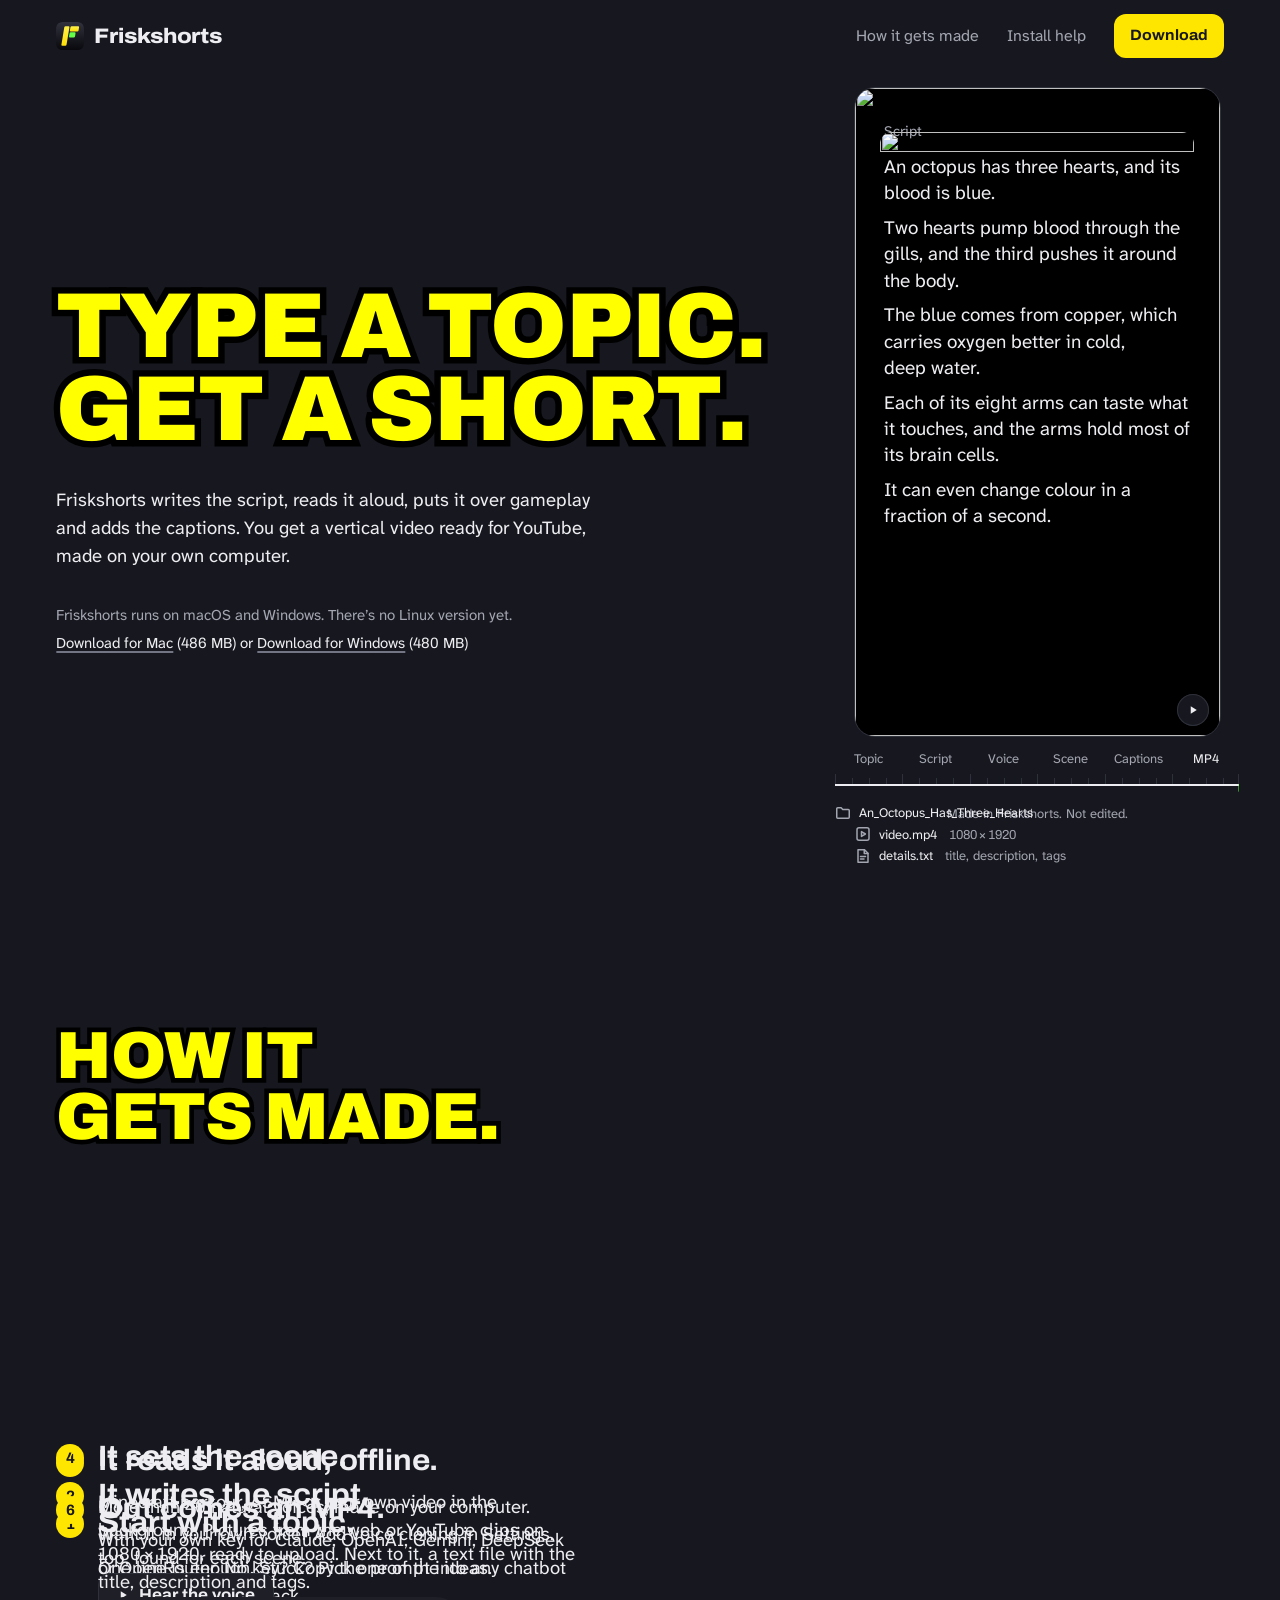
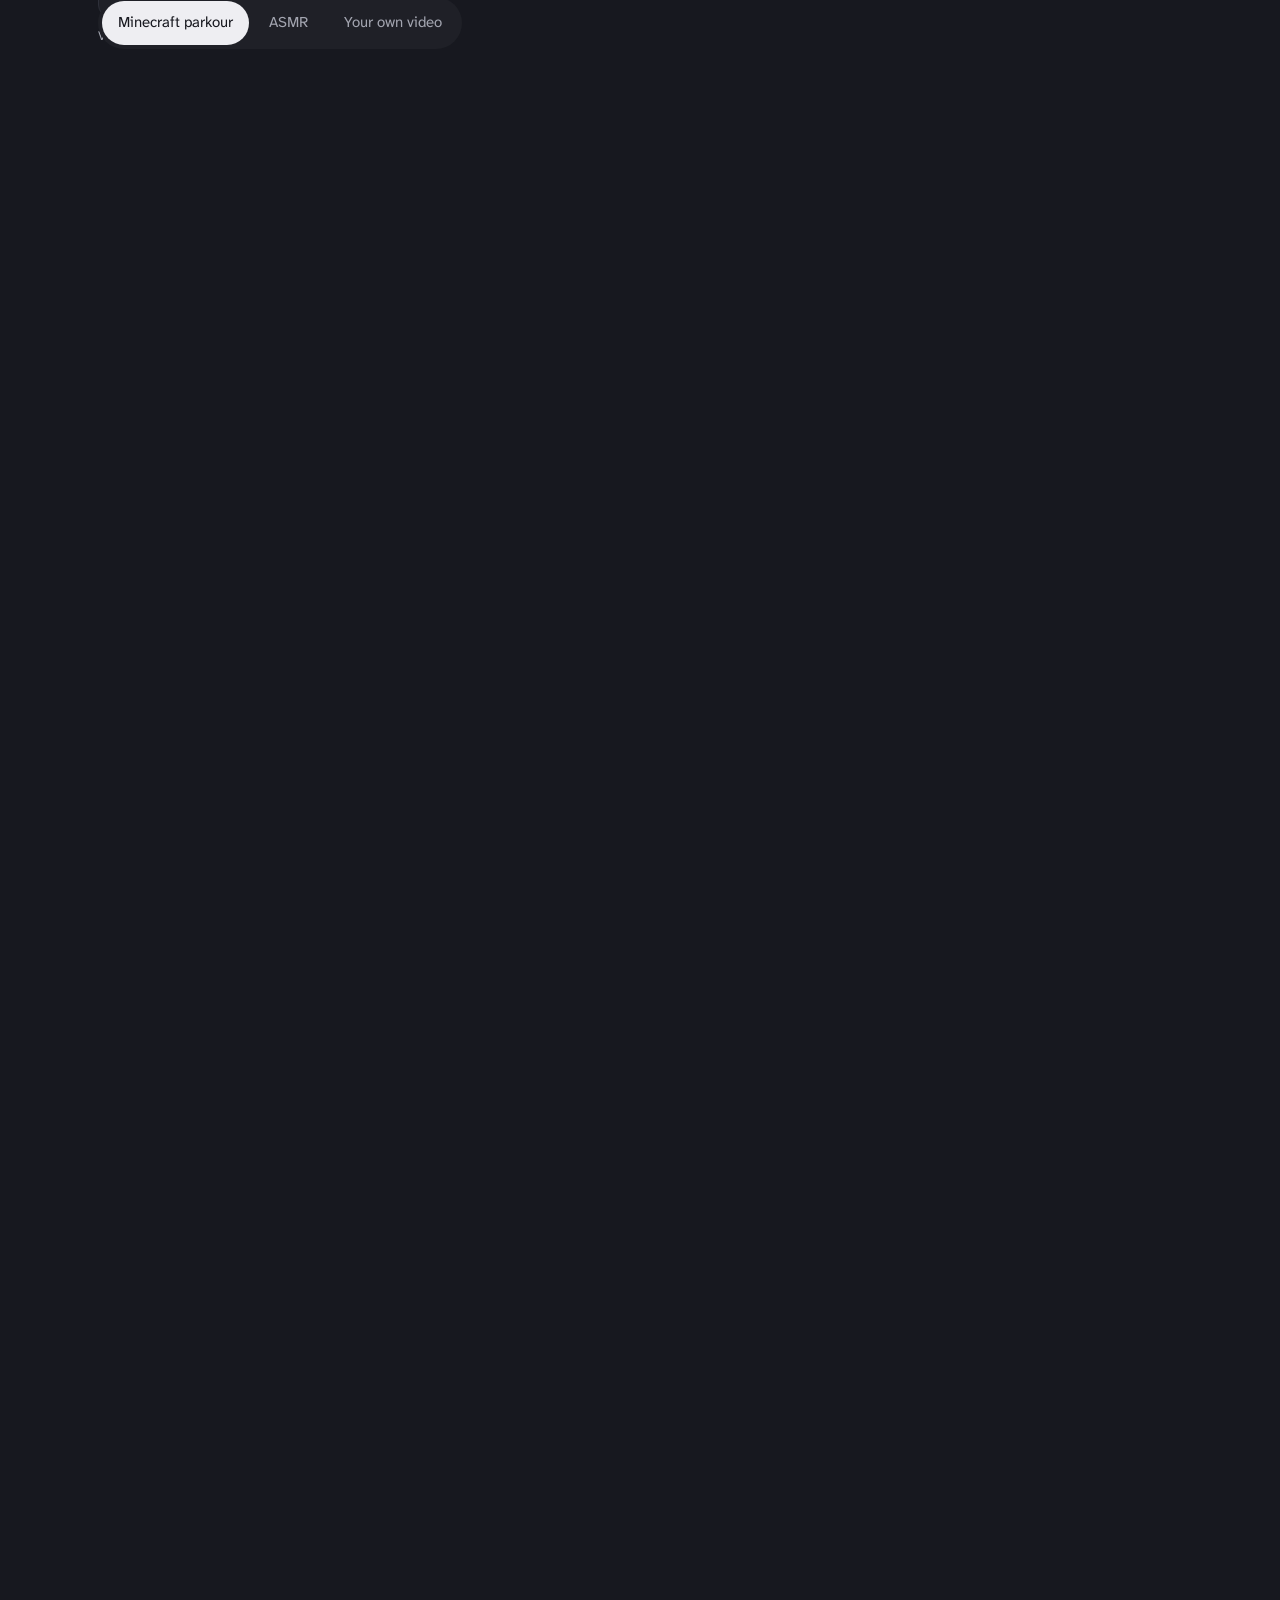
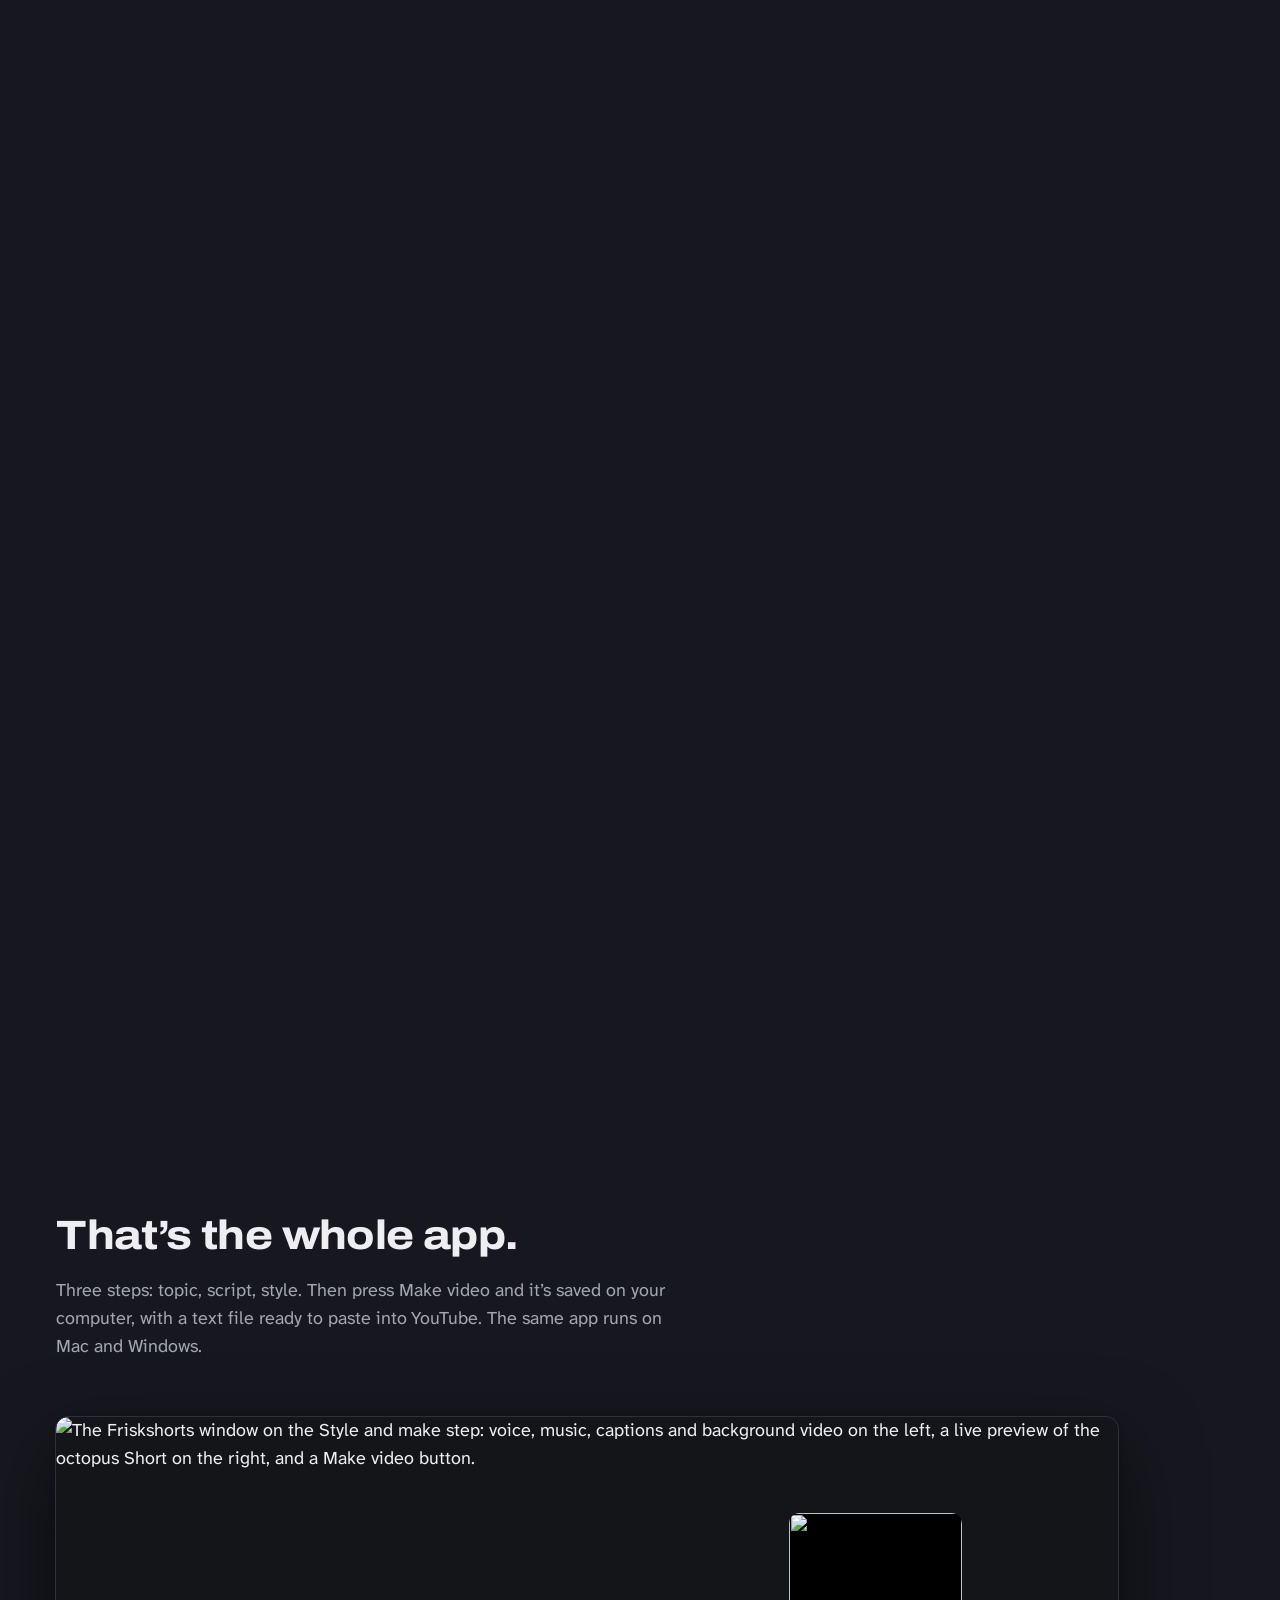
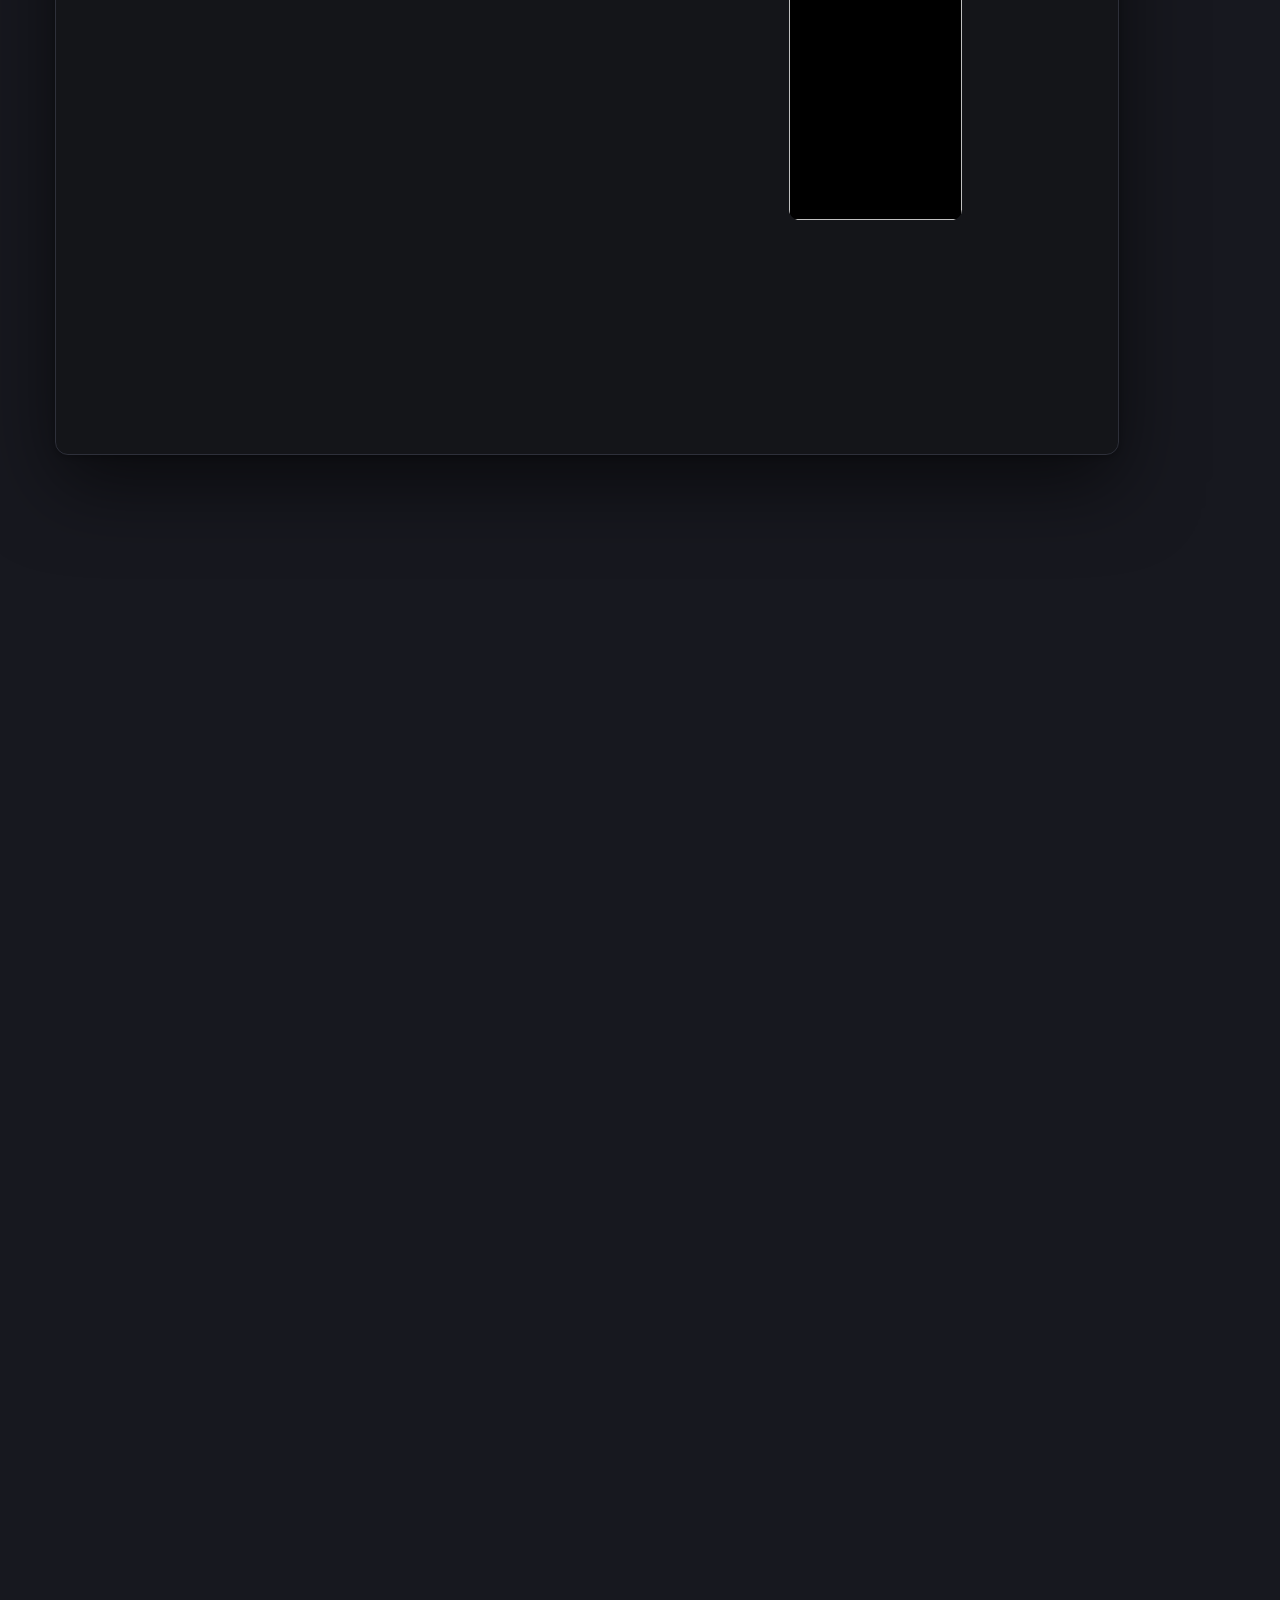
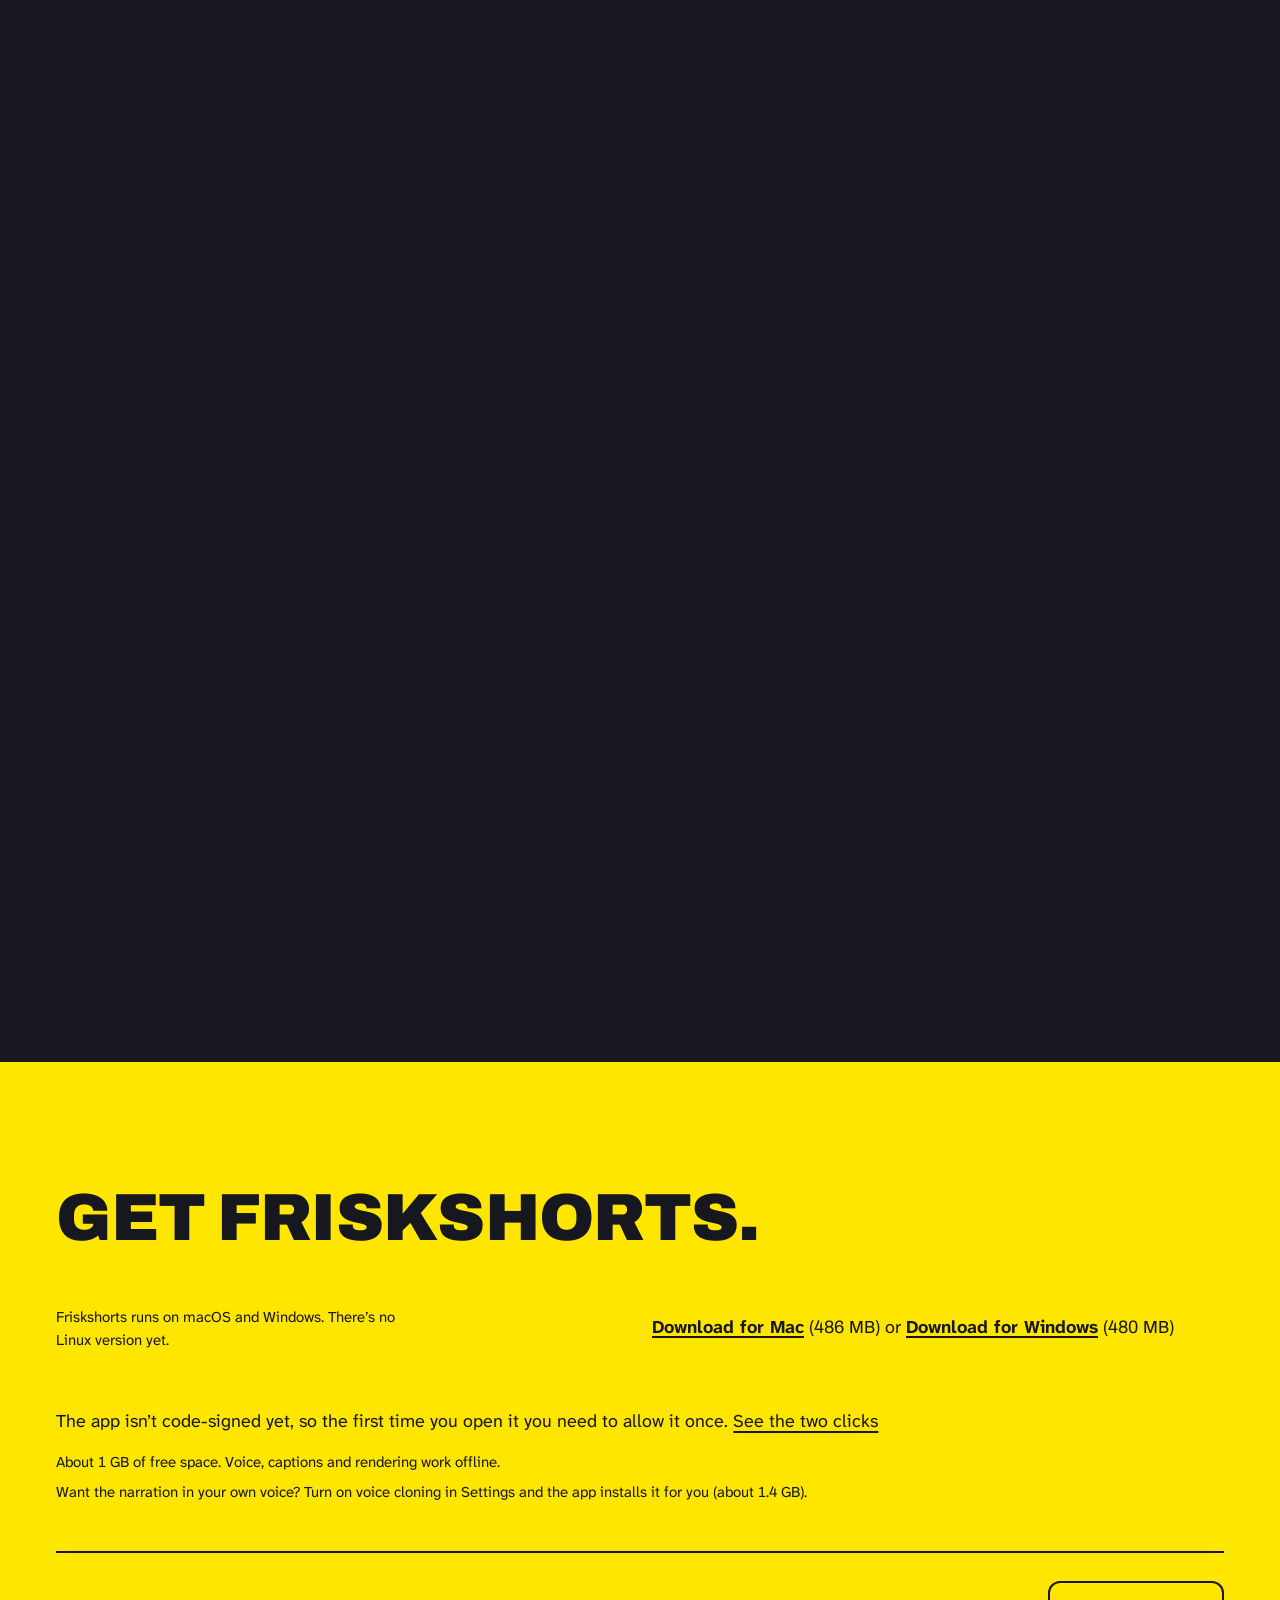
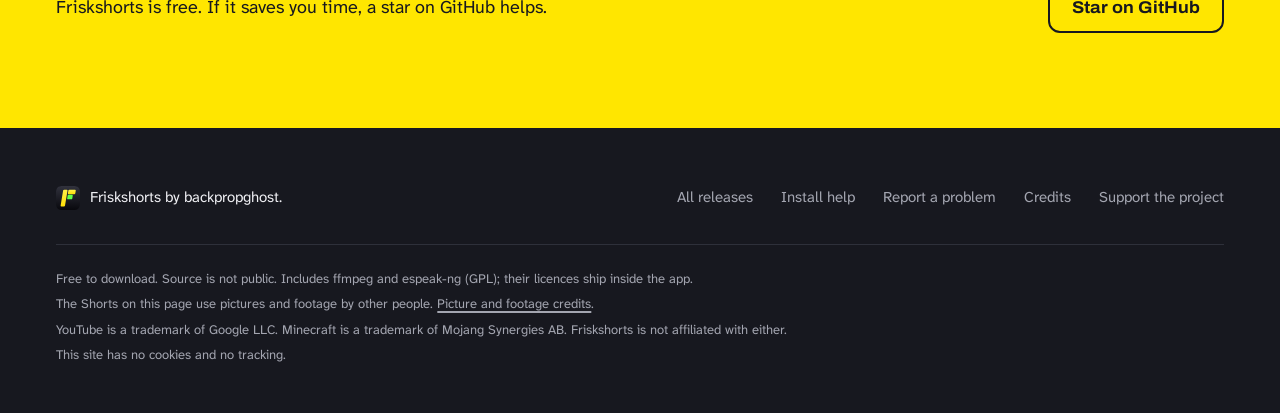
==== commit 36d48107: "Site: pinned Run panel, evaluator fixes The Run now pins one step panel beside or under the frame, s" ====
--- a/site/index.html
+++ b/site/index.html
@@ -40,7 +40,7 @@
     <span class="brand-word">Friskshorts</span>
   </a>
   <nav aria-label="Main">
-    <a class="nav-link" href="#how">How it works</a>
+    <a class="nav-link" href="#how">How it gets made</a>
     <a class="nav-link" href="install/">Install help</a>
     <a class="btn btn-yellow btn-nav" href="#download" data-nav-dl><span class="lbl-long" data-os-label>Download for Mac</span><span class="lbl-short">Download</span></a>
   </nav>
@@ -77,8 +77,13 @@
           </div>
 
           <div class="layer layer-topic">
-            <div class="topic-box"><span class="topic-text" data-type="Why an octopus has three hearts">Why an octopus has three hearts</span><i class="caret"></i></div>
-            <div class="ideas"><span>How black holes form</span><span>Why cats purr</span></div>
+            <div class="app-card">
+              <p class="app-step"><span class="app-dot">1</span>Topic</p>
+              <p class="app-q">What’s your video about?</p>
+              <div class="topic-box"><span class="topic-text" data-type="Why an octopus has three hearts">Why an octopus has three hearts</span><i class="caret"></i></div>
+              <div class="ideas"><span class="ideas-l">Ideas</span><span>How black holes form</span><span>Why cats purr</span></div>
+              <p class="app-len">Length <span>About 30 seconds</span></p>
+            </div>
           </div>
 
           <div class="layer layer-script">
@@ -181,7 +186,6 @@
             <label><input type="radio" name="bg" value="asmr"><span>ASMR</span></label>
             <label><input type="radio" name="bg" value="own"><span>Your own video</span></label>
           </fieldset>
-          <p class="micro credit">Picture: Albert Kok, <a href="https://creativecommons.org/licenses/by-sa/3.0">CC BY-SA 3.0</a>, via <a href="https://commons.wikimedia.org/wiki/File:Octopus2.jpg">Wikimedia Commons</a>.</p>
         </div>
       </li>
       <li class="step" data-step="5">
@@ -223,8 +227,8 @@
 
 <section class="sec app" id="app" aria-labelledby="app-title">
   <div class="sec-text">
-    <h2 class="h2" id="app-title">That's the whole app.</h2>
-    <p>Three steps: topic, script, style. Then press Make video and it's saved on your computer, with a text file ready to paste into YouTube. The same app runs on Mac and Windows.</p>
+    <h2 class="h2" id="app-title">That’s the whole app.</h2>
+    <p>Three steps: topic, script, style. Then press Make video and it’s saved on your computer, with a text file ready to paste into YouTube. The same app runs on Mac and Windows.</p>
   </div>
   <figure class="window">
     <div class="window-shot">
@@ -293,7 +297,7 @@
     <ul class="plain">
       <li>Videos are saved on your computer and never uploaded.</li>
       <li>API keys live in your system keychain, not in plain files.</li>
-      <li>Script requests go straight to the AI you picked. There's no Friskshorts server in between.</li>
+      <li>Script requests go straight to the AI you picked. There’s no Friskshorts server in between.</li>
     </ul>
     <p class="small">Voice, captions and rendering work offline. Internet is only needed for AI scripts and web pictures or clips.</p>
   </div>
@@ -367,7 +371,7 @@
       </div>
     </div>
     <div class="get-notes">
-      <p>The app isn't code-signed yet, so the first time you open it you need to allow it once. <a class="u" href="install/">See the two clicks</a></p>
+      <p>The app isn’t code-signed yet, so the first time you open it you need to allow it once. <a class="u" href="install/">See the two clicks</a></p>
       <p class="small">About 1&nbsp;GB of free space. Voice, captions and rendering work offline.</p>
       <p class="small">Want the narration in your own voice? Turn on voice cloning in Settings and the app installs it for you (about 1.4&nbsp;GB).</p>
     </div>
@@ -394,7 +398,7 @@
   </div>
   <div class="fine">
     <p>Free to download. Source is not public. Includes ffmpeg and espeak-ng (GPL); their licences ship inside the app.</p>
-    <p>Pictures in the octopus Short: Rickard Zerpe, <a href="https://creativecommons.org/licenses/by-sa/2.0/">CC BY-SA 2.0</a>, via <a href="https://www.flickr.com/photos/krokodiver/15622968434/">Flickr</a>; Albert Kok, <a href="https://creativecommons.org/licenses/by-sa/3.0">CC BY-SA 3.0</a>, via <a href="https://commons.wikimedia.org/wiki/File:Octopus2.jpg">Wikimedia Commons</a>; Unsplash. <a href="credits/">All credits</a>.</p>
+    <p>The Shorts on this page use pictures and footage by other people. <a href="credits/">Picture and footage credits</a>.</p>
     <p>YouTube is a trademark of Google LLC. Minecraft is a trademark of Mojang Synergies AB. Friskshorts is not affiliated with either.</p>
     <p>This site has no cookies and no tracking.</p>
   </div>
--- a/site/css/site.css
+++ b/site/css/site.css
@@ -12,6 +12,14 @@
   font-family: "Atkinson Hyperlegible Next";
   src: url("../fonts/atkinson-next.woff2") format("woff2");
   font-weight: 400 700;
+  font-display: swap;
+}
+/* Atkinson Next only draws a slashed zero, which reads like code on a consumer page; numerals come from Archivo. */
+@font-face {
+  font-family: "Atkinson Hyperlegible Next";
+  src: url("../fonts/archivo-digits.woff2") format("woff2");
+  font-weight: 400 700;
+  unicode-range: U+0030-0039;
   font-display: swap;
 }
 /* Metric-matched fallbacks, computed with fontTools against the subset files (tools/subset-fonts.sh). */
@@ -63,7 +71,7 @@
     --f-cap: "Archivo", "Archivo Fallback", sans-serif;
     --f-body: "Atkinson Hyperlegible Next", "Atkinson Fallback", sans-serif;
 
-    --fs-cap-xl: clamp(52px, 7.2vw, 136px);
+    --fs-cap-xl: clamp(52px, 7.2vw, 108px);
     --fs-cap-l: clamp(40px, 5.2vw, 96px);
     --fs-h2: clamp(30px, 3.2vw, 48px);
     --fs-h3: clamp(22px, 1.8vw, 28px);
@@ -86,14 +94,14 @@
     --shadow-window: 0 30px 80px rgb(0 0 0 / .55), 0 2px 8px rgb(0 0 0 / .35);
   }
   @media (max-width: 1023px) {
-    :root { --gut: 20px; --m: 32px; }
+    :root { --gut: 20px; --m: 32px; --fs-cap-xl: clamp(40px, 10vw, 96px); }
   }
   @media (max-width: 639px) {
     :root {
       --gut: 16px;
       --m: max(16px, env(safe-area-inset-left), env(safe-area-inset-right));
       --fs-body: 17px;
-      --fs-cap-xl: clamp(40px, 13.5vw, 72px);
+      --fs-cap-xl: 11.4vw; /* "TYPE A TOPIC." stays on one line down to 320 px */
       --nav-h: 56px;
     }
   }
@@ -217,7 +225,7 @@
   .stage {
     --frame-h: min(72svh, 680px, calc(100svh - 224px));
     --frame-w: calc(var(--frame-h) * 9 / 16);
-    --ruler-w: calc(var(--frame-w) + 120px);
+    --ruler-w: calc(var(--frame-w) + 40px);
     --foot-h: 64px;
     --band-h: calc(var(--frame-h) + 16px + 40px + 12px + var(--foot-h));
     --band-top: max(88px, calc((100svh - var(--band-h)) / 2));
@@ -232,7 +240,7 @@
     padding-block: 32px 64px;
   }
   .hero h1 { margin-bottom: 36px; }
-  .hero h1 .ln { display: block; }
+  .hero h1 .ln { display: block; white-space: nowrap; }
   .hero-sub { font-size: var(--fs-body-l); line-height: 1.5; max-width: 30em; color: var(--text); }
   .dl-hero { margin-top: 36px; display: grid; justify-items: start; gap: 12px; }
   .dl-note, .dl-after { font-size: var(--fs-small); color: var(--muted); }
@@ -271,8 +279,6 @@
     font: 700 15px/1 var(--f-cap); font-stretch: 100%;
     transform: translateY(-3px);
   }
-  .js .step { opacity: .38; transition: opacity var(--t-dim) var(--ease-std); }
-  .js .step.is-active { opacity: 1; }
 
   /* Step controls */
   .ctl { margin-top: 24px; }
@@ -292,7 +298,7 @@
     border-radius: 999px; font-size: 15px; color: var(--muted);
     transition: background-color var(--t-ui) var(--ease-std), color var(--t-ui) var(--ease-std);
   }
-  .seg input:checked + span { background: var(--surface-2); color: var(--text); box-shadow: inset 0 0 0 1px var(--line); }
+  .seg input:checked + span { background: var(--text); color: var(--ink); }
   .seg input:focus-visible + span { outline: 2px solid var(--cap-now); outline-offset: 2px; }
   @media (hover: hover) { .seg label:hover span { color: var(--text); } }
   .credit { margin-top: 16px; }
@@ -349,28 +355,36 @@
   .layer-final video.is-ready { opacity: 1; }
   .layer-final noscript video, .no-js .layer-final video { opacity: 1; }
 
-  /* Step 1: topic */
-  .layer-topic { padding: 0 7cqw; }
+  /* Step 1: topic, laid out like the app's Topic step */
+  .layer-topic { display: grid; align-content: center; padding: 0 5cqw; }
+  .app-card {
+    background: var(--surface); border: 1px solid var(--line); border-radius: 12px;
+    padding: 6cqw 5.5cqw 6.5cqw;
+  }
+  .app-step { display: inline-flex; align-items: center; gap: 2.2cqw; font-size: 4.6cqw; line-height: 1; color: var(--text);
+    background: var(--surface-2); border-radius: 999px; padding: 1.6cqw 3.6cqw 1.6cqw 1.6cqw; margin-bottom: 6cqw; }
+  .app-dot { width: 5.6cqw; height: 5.6cqw; border-radius: 999px; display: inline-grid; place-items: center; background: var(--brand-yellow); color: var(--ink); font-size: 3.4cqw; font-weight: 700; }
+  .app-q { font-size: 7cqw; line-height: 1.2; font-weight: 700; color: var(--text); margin-bottom: 4cqw; }
   .topic-box {
-    position: absolute; top: 30%; left: 7cqw; right: 7cqw;
-    border: 1px solid var(--line); border-radius: 12px;
-    padding: 3.6cqw 4cqw;
-    font-size: 6cqw; line-height: 1.35; color: var(--text);
-    min-height: calc(6cqw * 1.35 * 2 + 7.2cqw + 2px);
+    border: 1px solid var(--line); border-radius: 10px; background: #17181F;
+    padding: 3.4cqw 3.8cqw;
+    font-size: 7cqw; line-height: 1.3; color: var(--text);
+    min-height: calc(7cqw * 1.3 * 2 + 6.8cqw + 2px);
   }
   .caret {
     display: inline-block; width: 2px; height: 1.15em; margin-left: 1px;
     background: var(--brand-yellow); vertical-align: -0.2em;
     animation: blink 1.06s steps(1) infinite;
   }
-  .ideas {
-    position: absolute; top: calc(30% + 6cqw * 1.35 * 2 + 7.2cqw + 4cqw); left: 7cqw; right: 7cqw;
-    display: flex; flex-wrap: wrap; gap: 2.4cqw;
-  }
-  .ideas span {
-    background: var(--surface); color: var(--muted); border-radius: 999px;
-    font-size: 4.4cqw; line-height: 1; padding: 2.6cqw 3.6cqw;
-  }
+  .ideas { display: flex; flex-wrap: wrap; align-items: center; gap: 2cqw; margin-top: 4.5cqw; opacity: .45; transition: opacity 160ms var(--ease-std); }
+  .ideas.is-lit { opacity: 1; }
+  .ideas-l { font-size: 4.6cqw; color: var(--muted); margin-right: 1cqw; }
+  .ideas span:not(.ideas-l) {
+    background: var(--surface-2); color: var(--text); border-radius: 999px;
+    font-size: 4.6cqw; line-height: 1; padding: 2.4cqw 3.4cqw;
+  }
+  .app-len { margin-top: 5cqw; font-size: 4.6cqw; color: var(--muted); }
+  .app-len span { margin-left: 2cqw; color: var(--text); border: 1px solid var(--line); border-radius: 8px; padding: 1.6cqw 2.8cqw; }
 
   /* Step 2 and 3: script and voice */
   .layer-script { padding: 9cqw 8cqw; }
@@ -505,10 +519,25 @@
   .stage[data-state="s6"] .band-foot .files li:nth-child(2) { transition-delay: 80ms; }
   .stage[data-state="s6"] .band-foot .files li:nth-child(3) { transition-delay: 160ms; }
 
+  /* ---------- The Run with JS: steps stack in one pinned panel; scroll drives which one shows ---------- */
+  .js .run { --step-len: 72svh; }
+  /* Scroll length for the pinned panel. A spacer, not padding: sticky only moves inside the content box. */
+  .js .run::after { content: ""; display: block; height: calc(6 * var(--step-len)); }
+  .js .steps {
+    position: sticky; top: var(--band-top);
+    height: var(--frame-h);
+    margin-bottom: calc(var(--band-h) - var(--frame-h));
+    display: grid; align-items: center;
+  }
+  .js .step, .js .step:first-child { grid-area: 1 / 1; min-height: 0; display: block; opacity: 0; pointer-events: none; transition: opacity var(--t-dim) var(--ease-std); }
+  .js .step.is-active, .js .step:focus-within { opacity: 1; pointer-events: auto; }
+  .js .step-in { padding-block: 0; }
+  .js .run-head { padding-bottom: 8svh; }
+
   /* ---------- Below 1024: frame on top, steps scroll underneath ---------- */
   @media (max-width: 1023px) {
     .stage {
-      --frame-h: min(54svh, 520px);
+      --frame-h: min(50svh, 520px);
       --band-h: calc(var(--frame-h) + 8px + 12px + 24px + 14px);
       grid-template-columns: minmax(0, 1fr);
       grid-template-rows: auto var(--band-h) auto;
@@ -536,6 +565,10 @@
     .run { grid-column: 1; grid-row: 3; }
     .run-head { padding-top: 48px; }
     .step, .step:first-child { min-height: 64svh; align-items: flex-start; }
+    .js .run { --step-len: 62svh; }
+    .js .steps { top: var(--band-h); height: calc(100svh - var(--band-h)); margin-bottom: 0; align-items: start; padding-top: 18px; }
+    .js .step, .js .step:first-child, .js .step:last-child { min-height: 0; }
+    .js .run-head { padding-bottom: 24px; }
     .step:last-child { min-height: calc(100svh - var(--band-h)); }
     .step-in { padding-block: 28px 32px; }
     .files-inline { display: grid; }
@@ -552,7 +585,6 @@
   @media (max-width: 639px) {
     .hero { padding-block: 28px 36px; }
     .hero h1 { margin-bottom: 24px; }
-    .hero h1 .ln { display: inline; }
     .dl-hero { justify-items: stretch; margin-top: 28px; }
     .dl-hero .btn-big { min-height: 52px; }
     .step-in > p:first-of-type { padding-left: 0; }
@@ -574,6 +606,7 @@
   .window { margin-top: 56px; }
   .window-shot {
     position: relative; border-radius: 12px; overflow: clip;
+    max-width: min(100%, 118svh);
     box-shadow: var(--shadow-window);
     outline: 1px solid var(--line);
     aspect-ratio: 3200 / 1920;
@@ -807,3 +840,11 @@
   .cr-note { margin-top: 40px; }
   .nav-show { display: inline !important; }
 }
+@layer components {
+  .no-js .tabs { display: none; }
+  .js .panel:not(.is-on) { display: none; }
+  .credits-foot { margin-top: 64px; }
+}
+@layer components {
+  .dl-anyway { color: inherit; font-size: var(--fs-small); text-decoration: underline; text-decoration-thickness: 1.5px; text-underline-offset: 3px; padding-block: 10px; }
+}
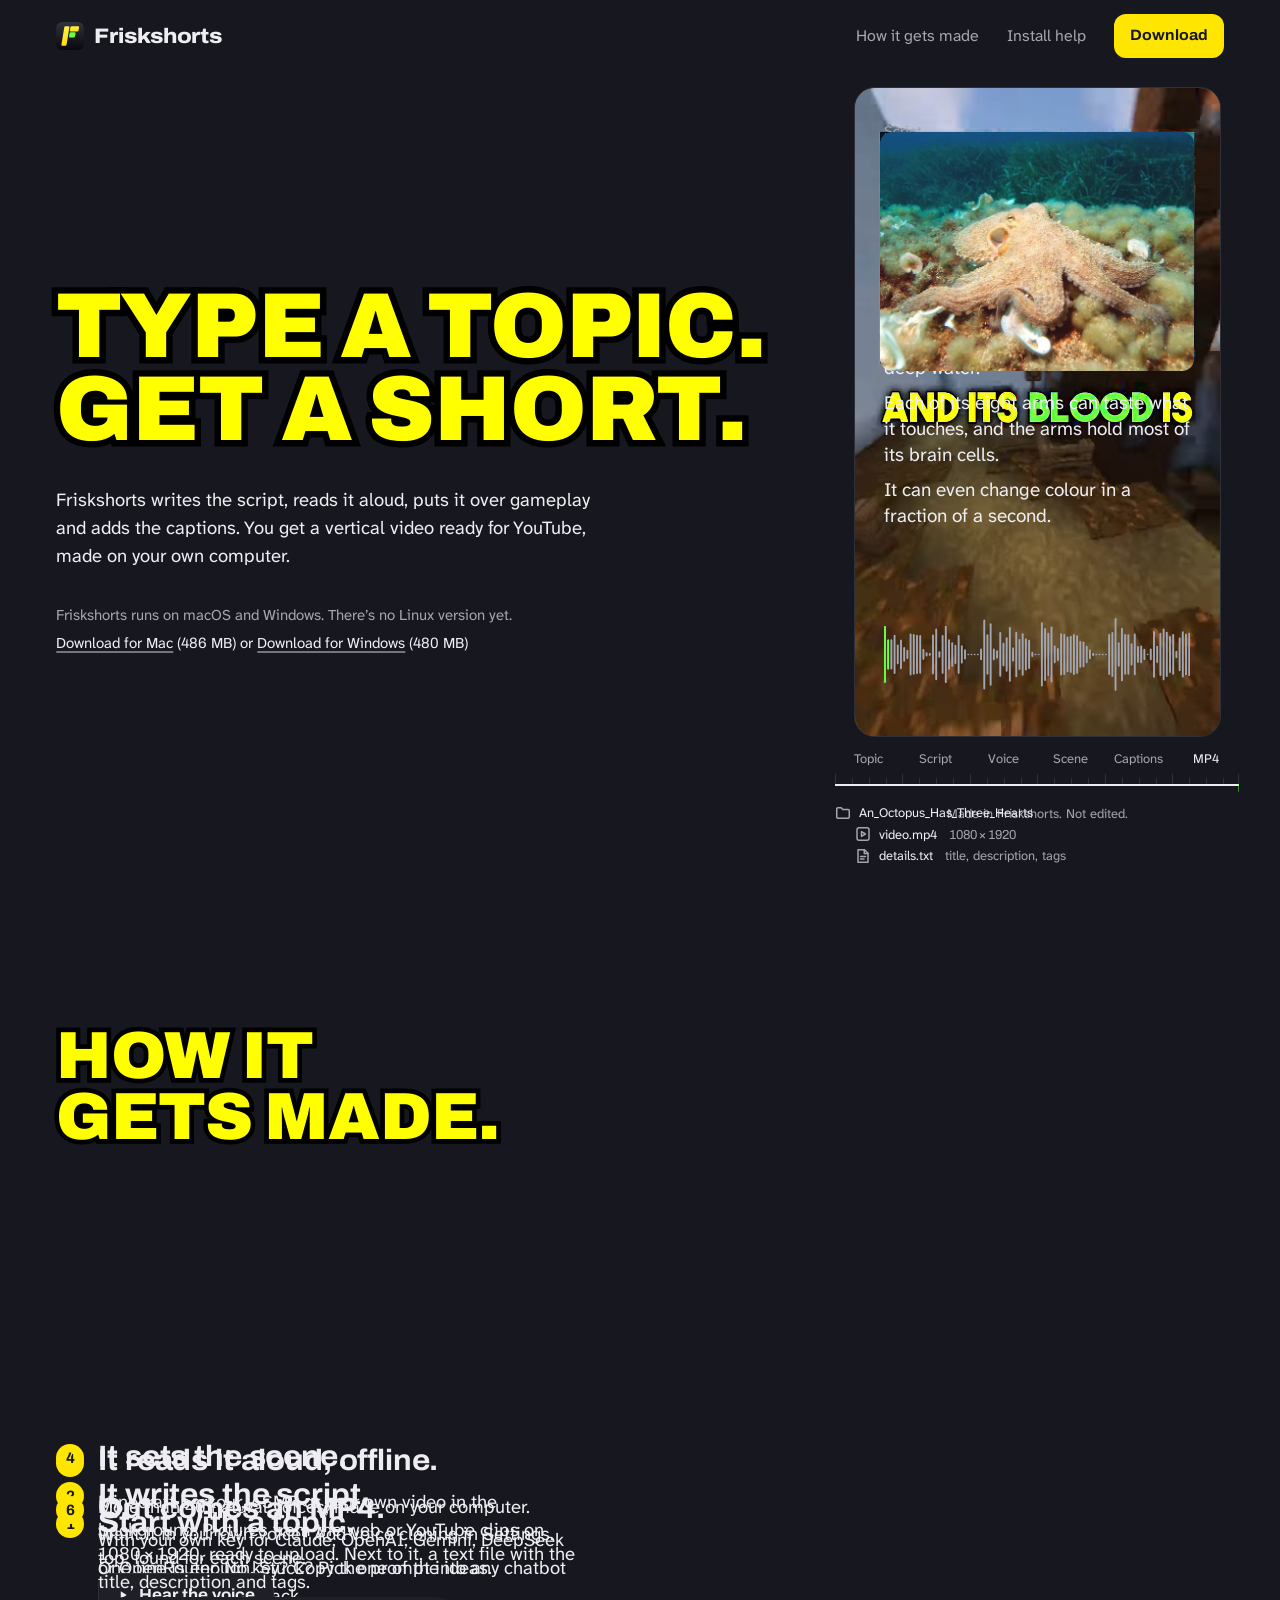
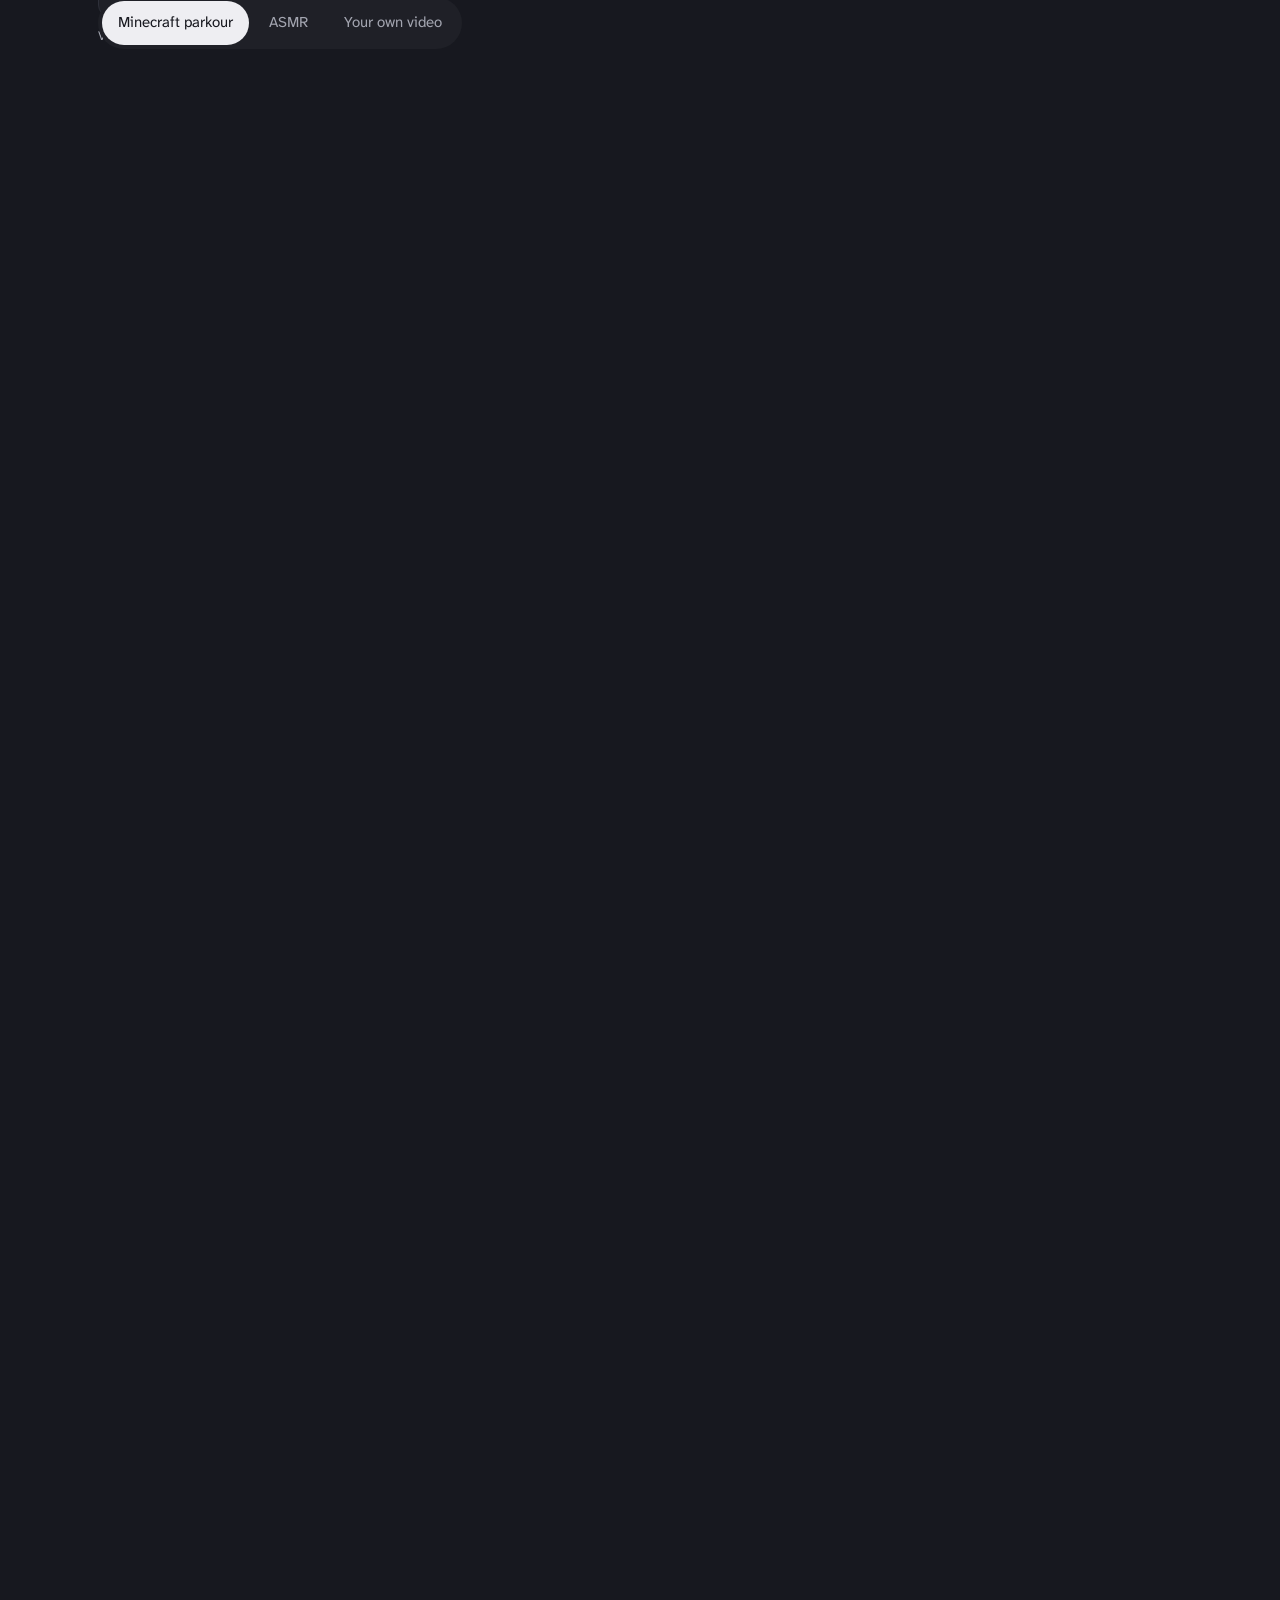
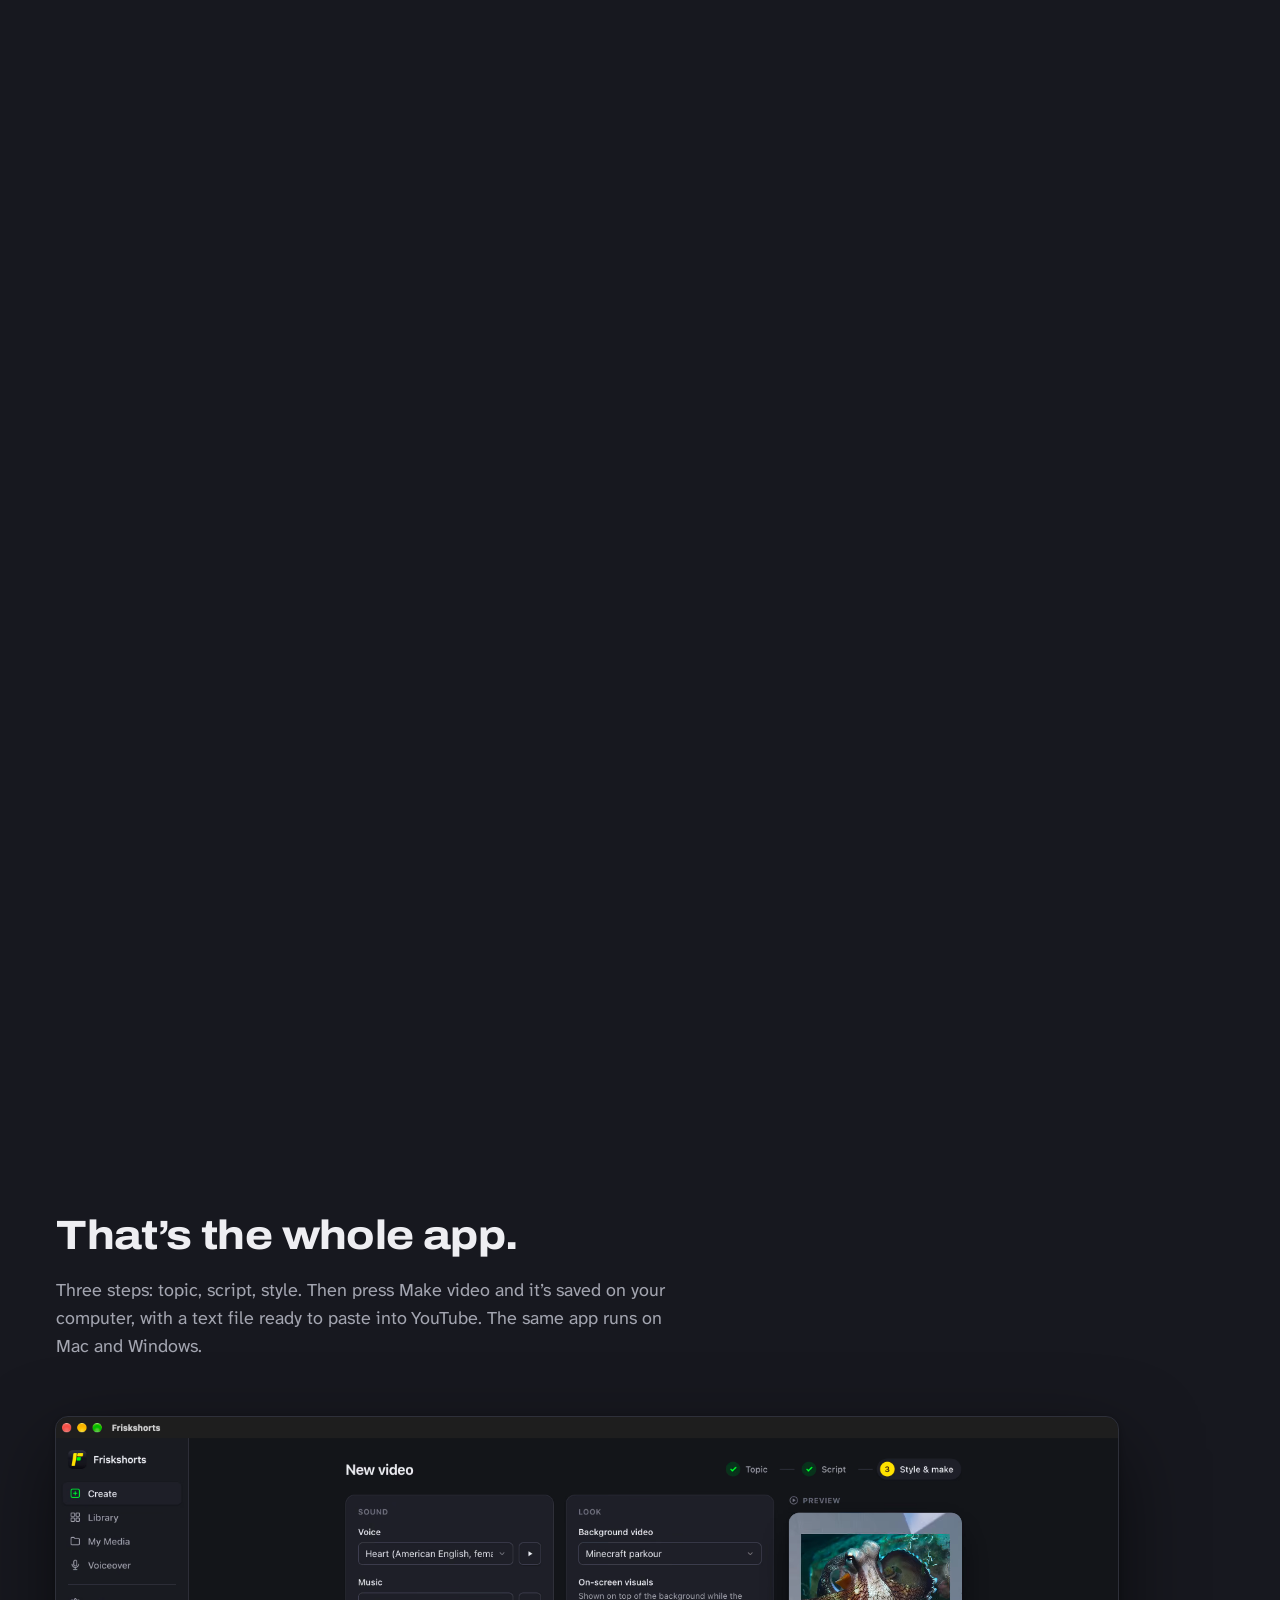
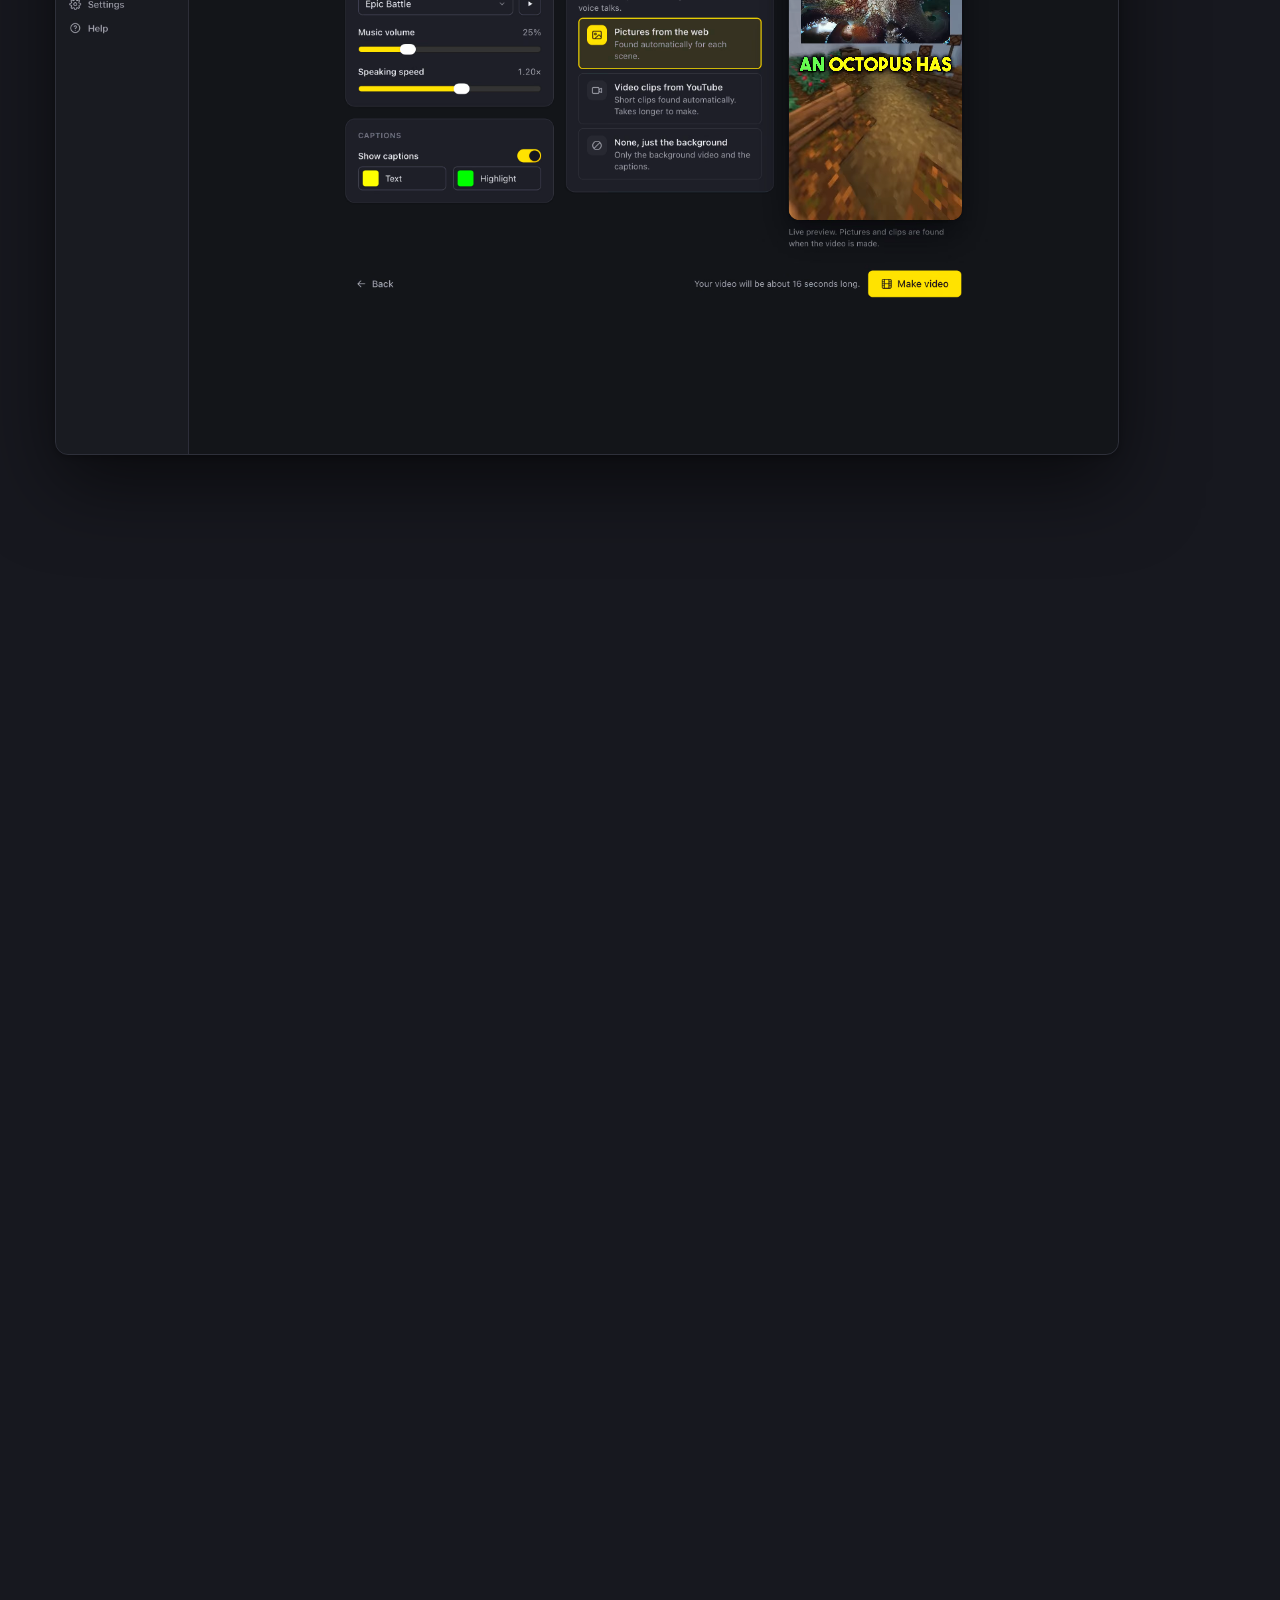
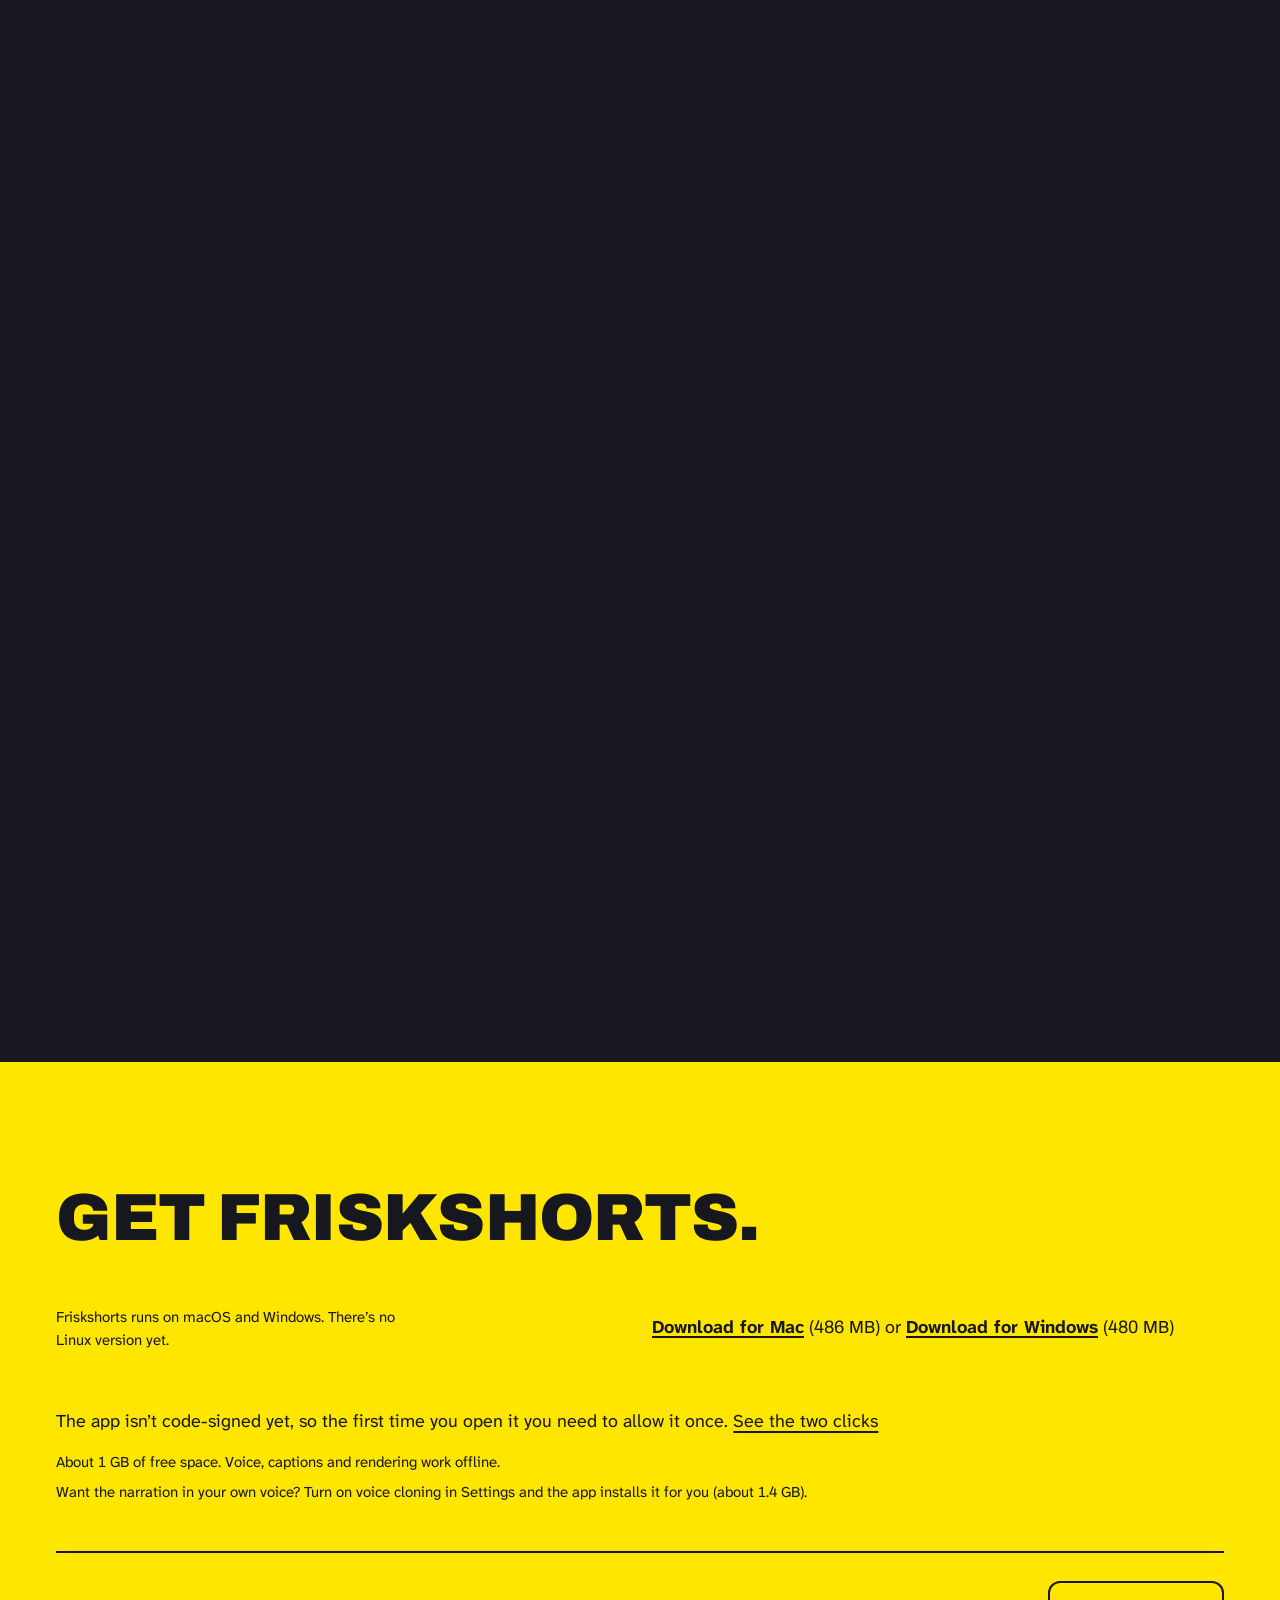
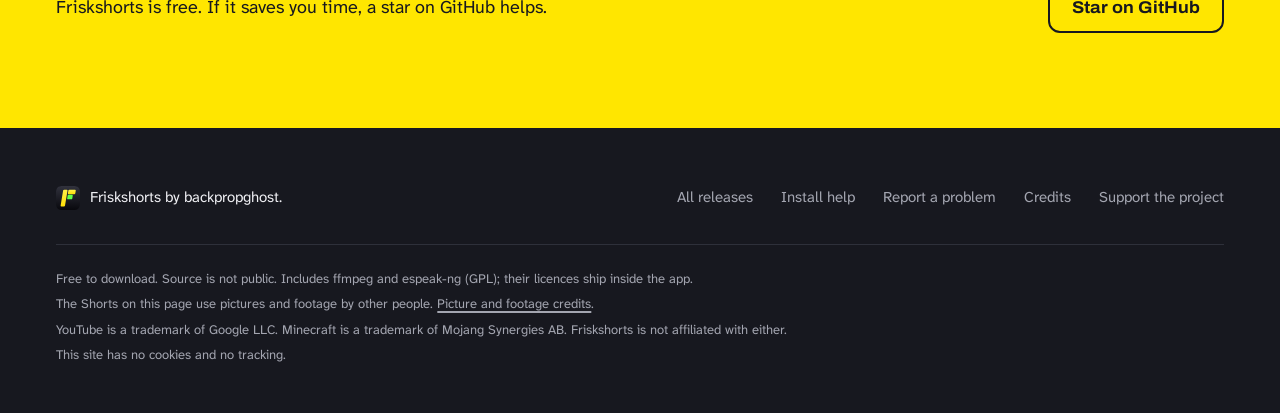
==== commit 4dfa07c6: "Site: licence-clean reel, credits from credits.json, web media in git Credits page is generated from" ====
--- a/site/index.html
+++ b/site/index.html
@@ -257,7 +257,7 @@
         <video class="v-lazy" muted playsinline loop disablepictureinpicture disableremoteplayback preload="none" width="540" height="960" aria-label="Lightning is hotter than the Sun" data-mp4="media/shorts/lightning-loop-540.mp4"></video>
         <button class="vctl" type="button" aria-pressed="false" data-label-pause="Pause Lightning is hotter than the Sun" data-label-play="Play Lightning is hotter than the Sun"><svg viewBox="0 0 16 16" aria-hidden="true"><path class="i-pause" d="M4.5 3h2.2v10H4.5zM9.3 3h2.2v10H9.3z"/><path class="i-play" d="M5 3l8 5-8 5z"/></svg><span class="sr">Pause Lightning is hotter than the Sun</span></button>
       </div>
-      <p class="clip-topic">Lightning is hotter than the Sun</p><!-- TEMPORARY: visuals not licence-cleared yet; media agent is re-rendering this Short with openly licensed pictures (same file names). -->
+      <p class="clip-topic">Lightning is hotter than the Sun</p>
       <p class="clip-meta">ASMR with pictures from the web. White and cyan captions.</p>
     </li>
     <li class="clip">
@@ -266,8 +266,8 @@
         <video class="v-lazy" muted playsinline loop disablepictureinpicture disableremoteplayback preload="none" width="540" height="960" aria-label="Where the northern lights come from" data-mp4="media/shorts/aurora-loop-540.mp4"></video>
         <button class="vctl" type="button" aria-pressed="false" data-label-pause="Pause Where the northern lights come from" data-label-play="Play Where the northern lights come from"><svg viewBox="0 0 16 16" aria-hidden="true"><path class="i-pause" d="M4.5 3h2.2v10H4.5zM9.3 3h2.2v10H9.3z"/><path class="i-play" d="M5 3l8 5-8 5z"/></svg><span class="sr">Pause Where the northern lights come from</span></button>
       </div>
-      <p class="clip-topic">Where the northern lights come from</p><!-- TEMPORARY: visuals not licence-cleared yet; media agent is re-rendering this Short with openly licensed pictures (same file names). -->
-      <p class="clip-meta">Minecraft parkour with YouTube clips. White and pink captions.</p>
+      <p class="clip-topic">Where the northern lights come from</p>
+      <p class="clip-meta">Minecraft parkour with pictures from the web. White and pink captions.</p>
     </li>
     <li class="clip">
       <div class="clip-media">
@@ -276,7 +276,7 @@
         <button class="vctl" type="button" aria-pressed="false" data-label-pause="Pause Sharks are older than trees" data-label-play="Play Sharks are older than trees"><svg viewBox="0 0 16 16" aria-hidden="true"><path class="i-pause" d="M4.5 3h2.2v10H4.5zM9.3 3h2.2v10H9.3z"/><path class="i-play" d="M5 3l8 5-8 5z"/></svg><span class="sr">Pause Sharks are older than trees</span></button>
       </div>
       <p class="clip-topic">Sharks are older than trees</p>
-      <p class="clip-meta">Minecraft parkour on its own. White and orange captions.</p>
+      <p class="clip-meta">Minecraft parkour with captions only, no pictures. White and orange captions.</p>
     </li>
     <li class="clip">
       <div class="clip-media">
@@ -284,7 +284,7 @@
         <video class="v-lazy" muted playsinline loop disablepictureinpicture disableremoteplayback preload="none" width="540" height="960" aria-label="Saturn could float in water" data-mp4="media/shorts/saturn-loop-540.mp4"></video>
         <button class="vctl" type="button" aria-pressed="false" data-label-pause="Pause Saturn could float in water" data-label-play="Play Saturn could float in water"><svg viewBox="0 0 16 16" aria-hidden="true"><path class="i-pause" d="M4.5 3h2.2v10H4.5zM9.3 3h2.2v10H9.3z"/><path class="i-play" d="M5 3l8 5-8 5z"/></svg><span class="sr">Pause Saturn could float in water</span></button>
       </div>
-      <p class="clip-topic">Saturn could float in water</p><!-- TEMPORARY: visuals not licence-cleared yet; media agent is re-rendering this Short with openly licensed pictures (same file names). -->
+      <p class="clip-topic">Saturn could float in water</p>
       <p class="clip-meta">ASMR with pictures from the web. Light blue and yellow captions.</p>
     </li>
   </ul>
--- a/site/css/site.css
+++ b/site/css/site.css
@@ -848,3 +848,11 @@
 @layer components {
   .dl-anyway { color: inherit; font-size: var(--fs-small); text-decoration: underline; text-decoration-thickness: 1.5px; text-underline-offset: 3px; padding-block: 10px; }
 }
+@layer components {
+  .cr-sec { margin-top: 48px; }
+  .cr-h { font: 700 var(--fs-h3)/1.15 var(--f-cap); font-stretch: 106%; margin-bottom: 8px; }
+  .cr-sec .cr-list { margin-top: 12px; }
+  .cr-time { color: var(--muted); font-size: var(--fs-small); margin-left: 6px; white-space: nowrap; }
+  .cr-what { overflow-wrap: anywhere; }
+  .cr-sec .cr-note { margin-top: 12px; }
+}
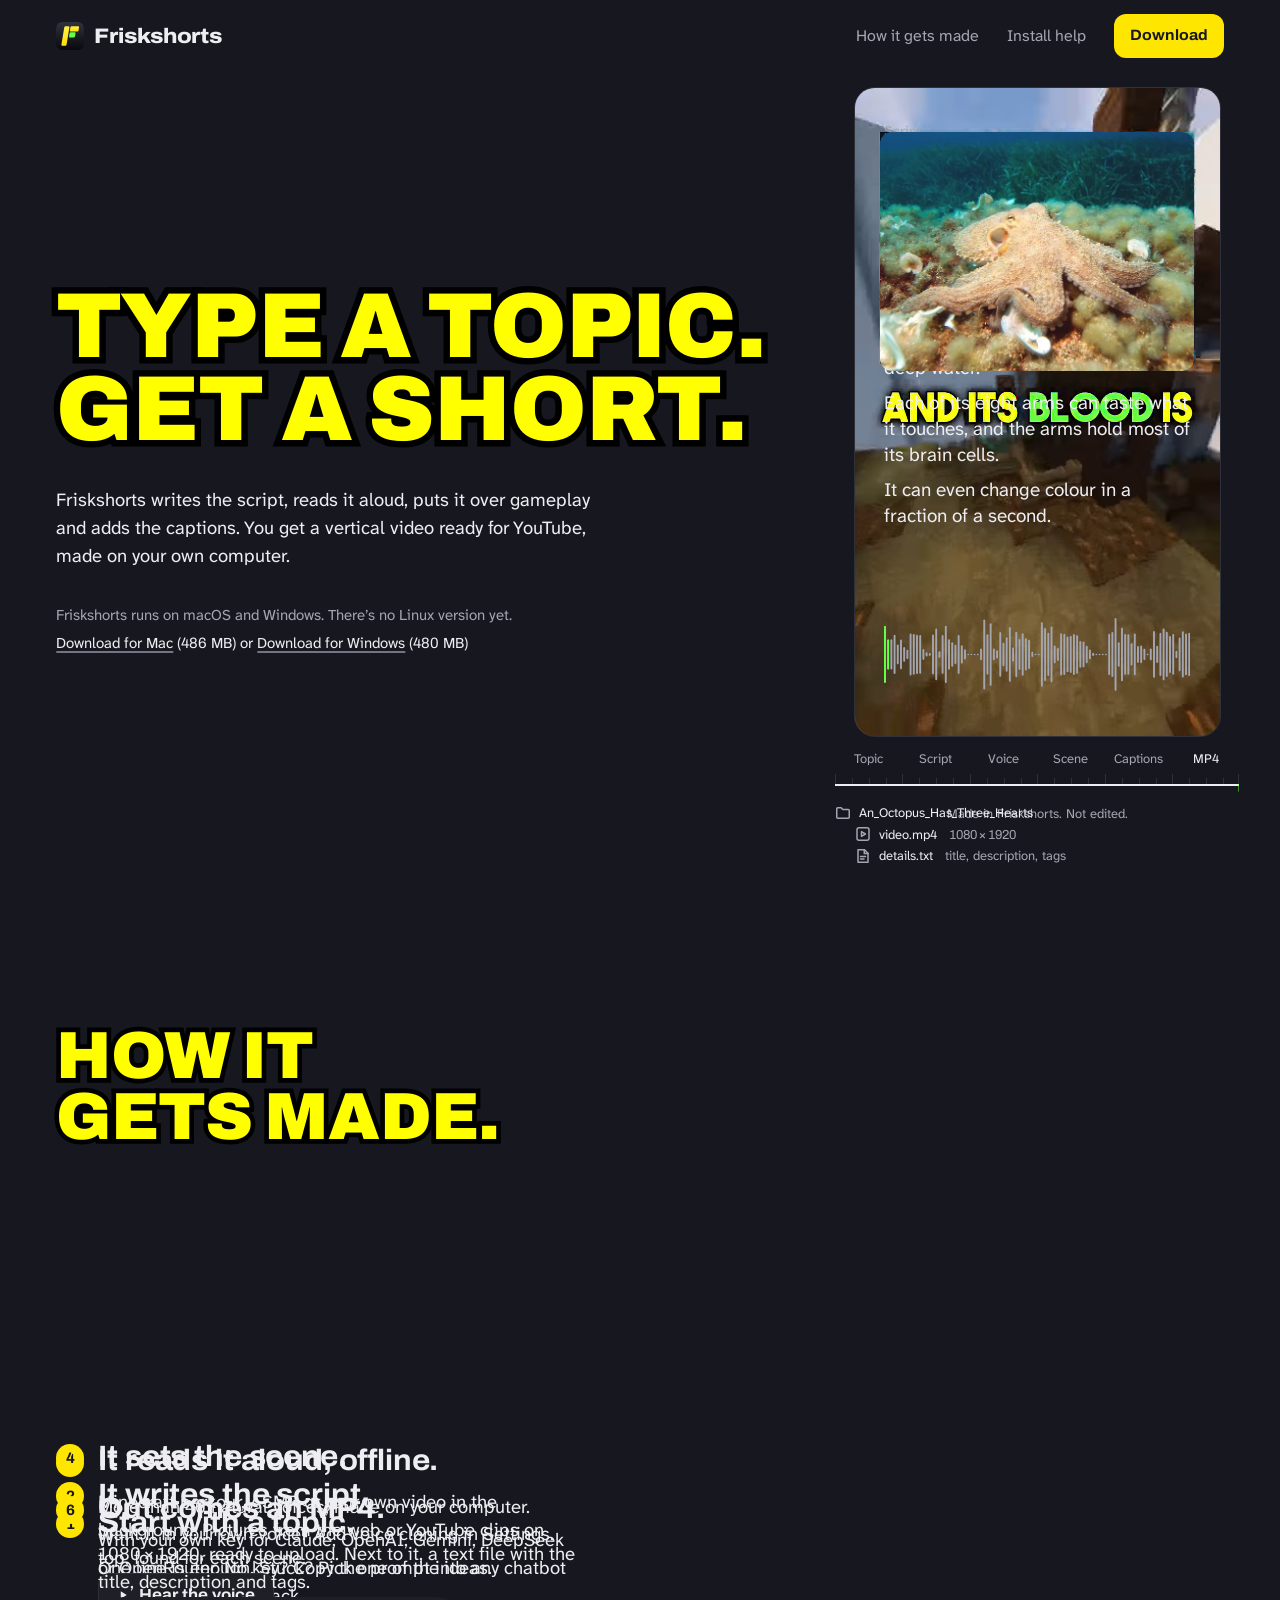
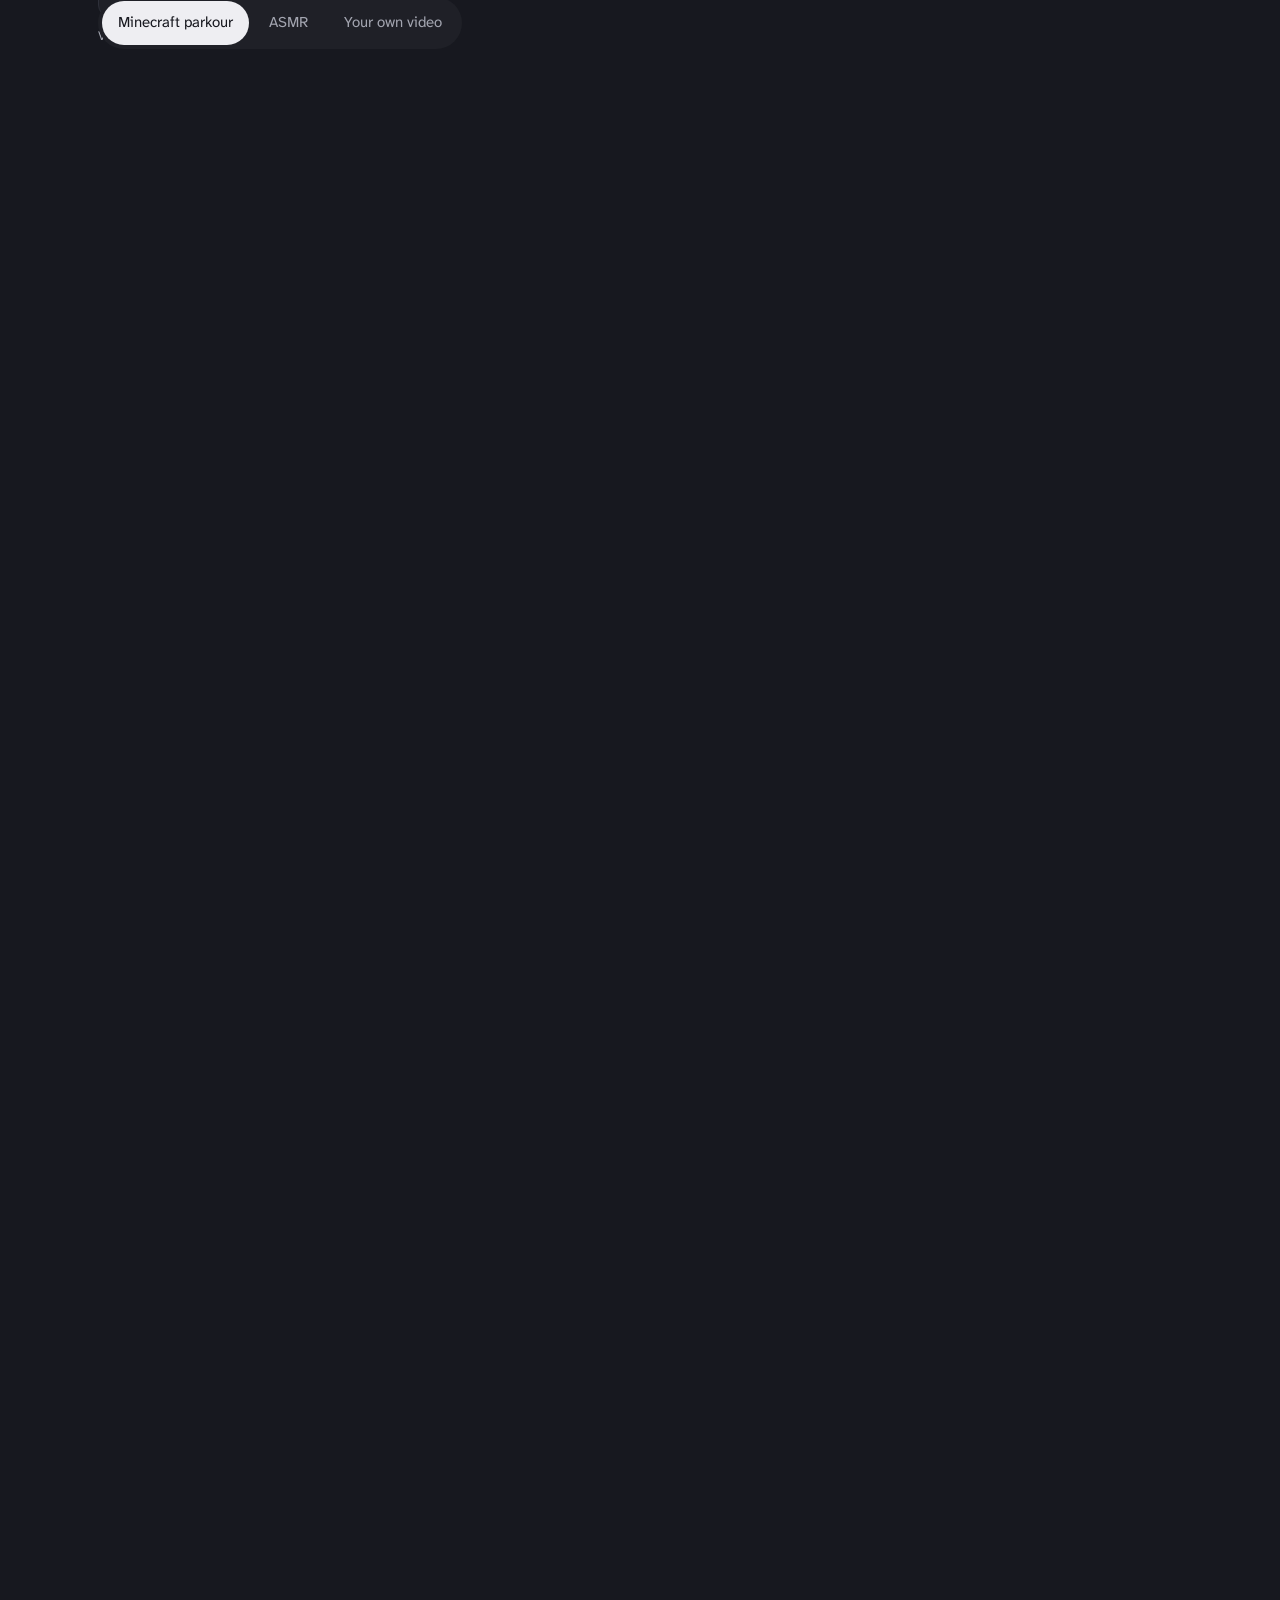
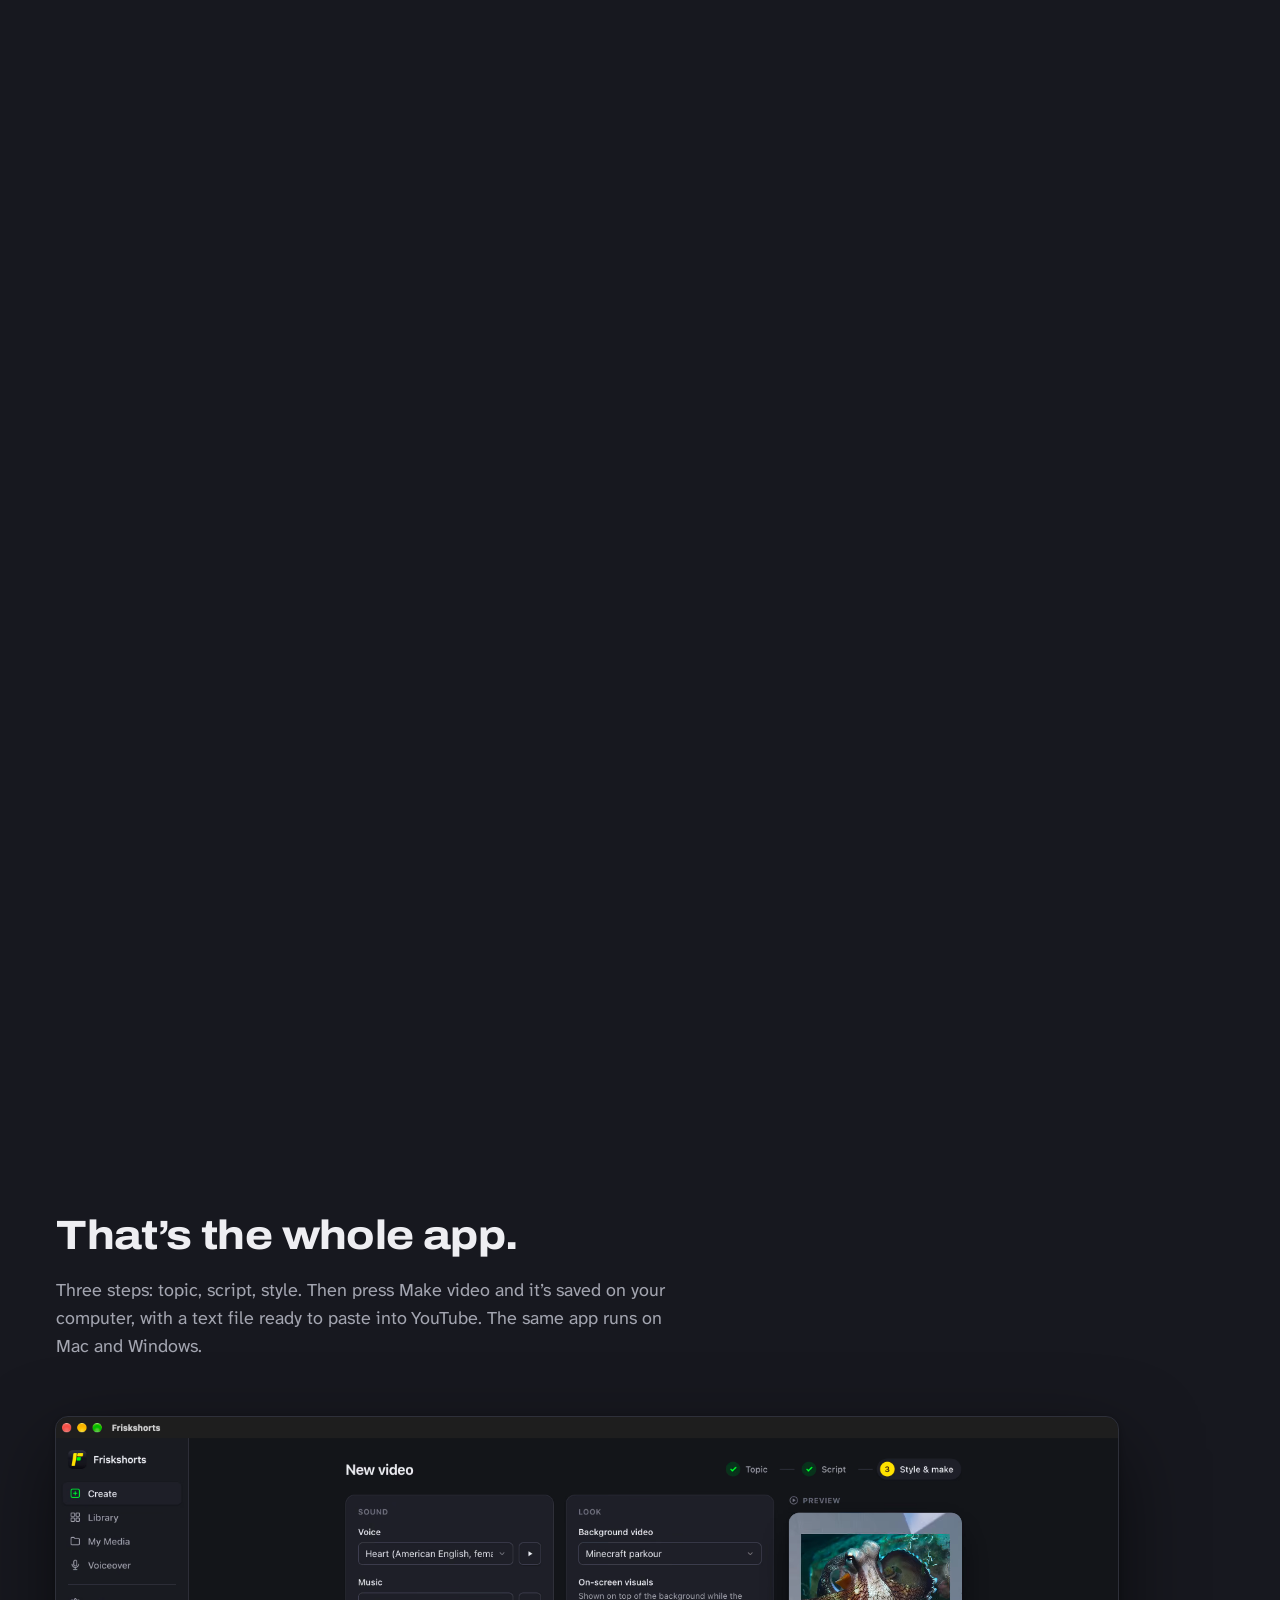
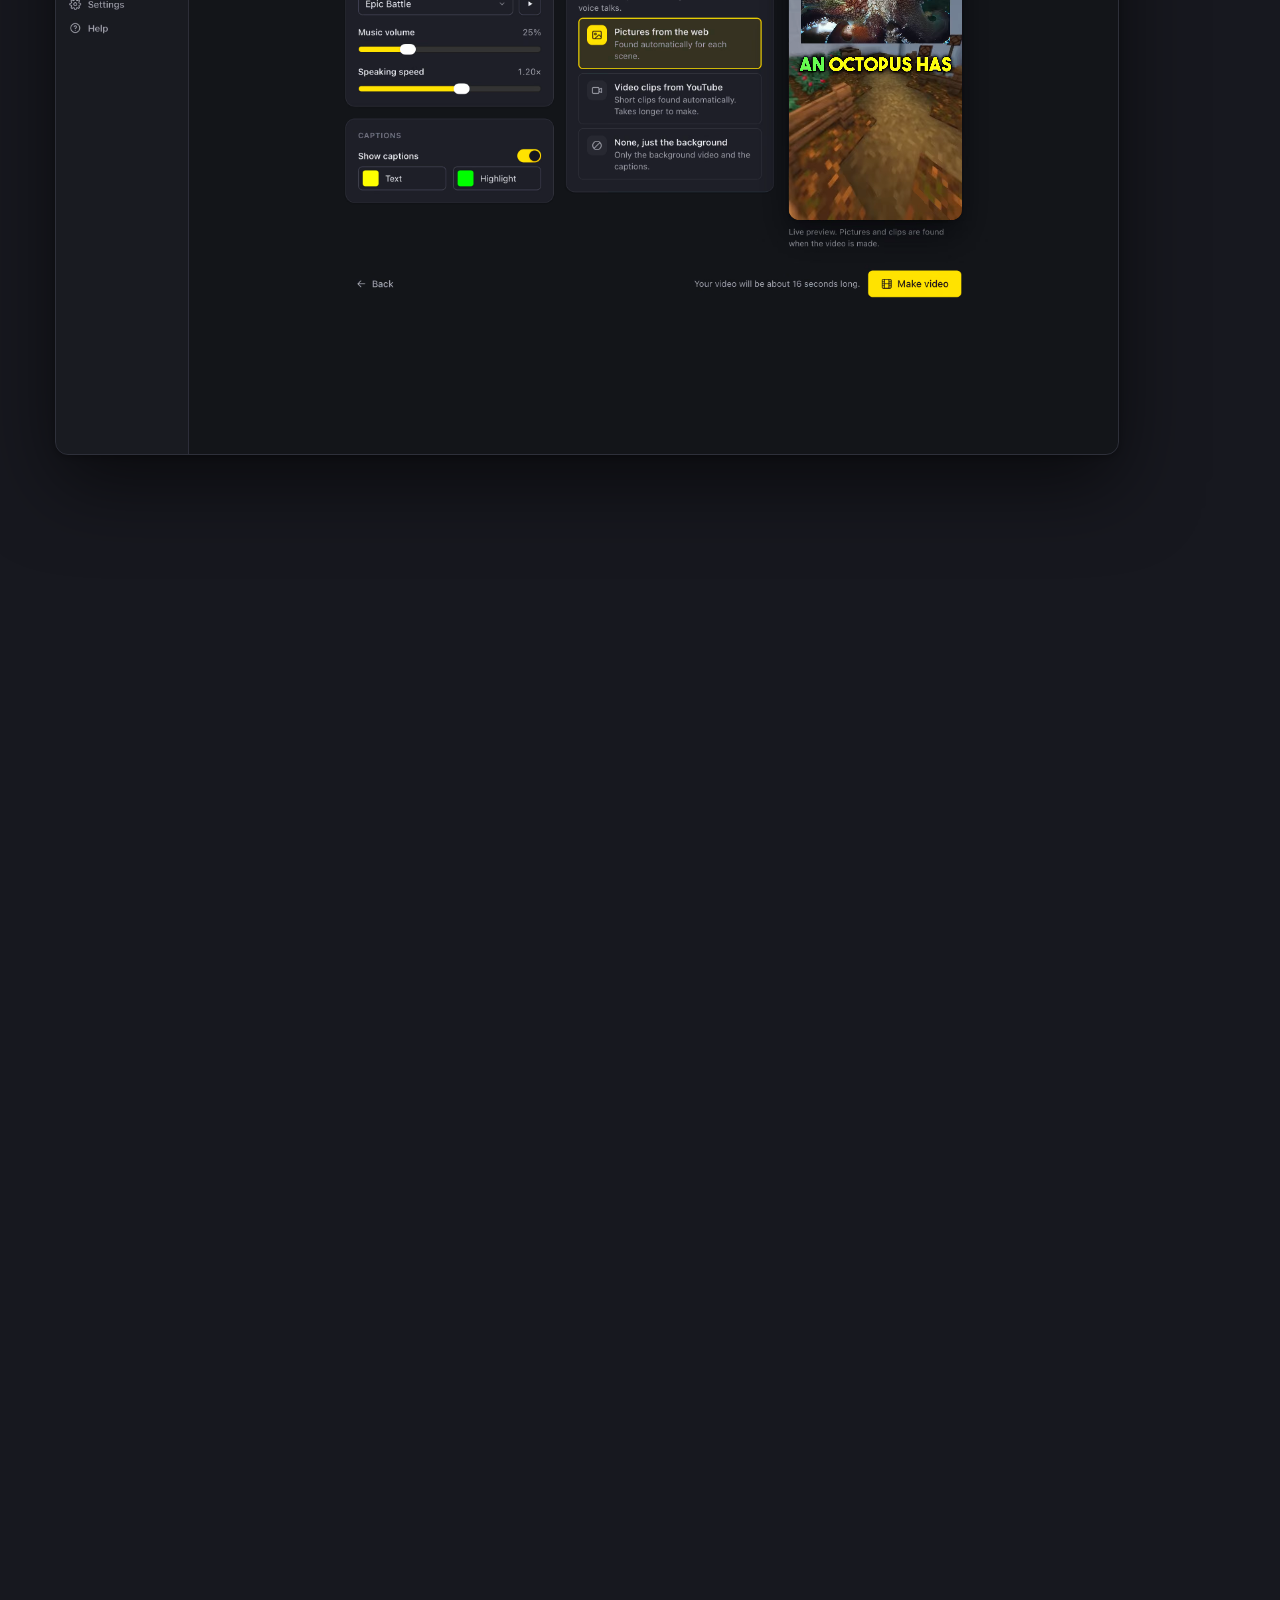
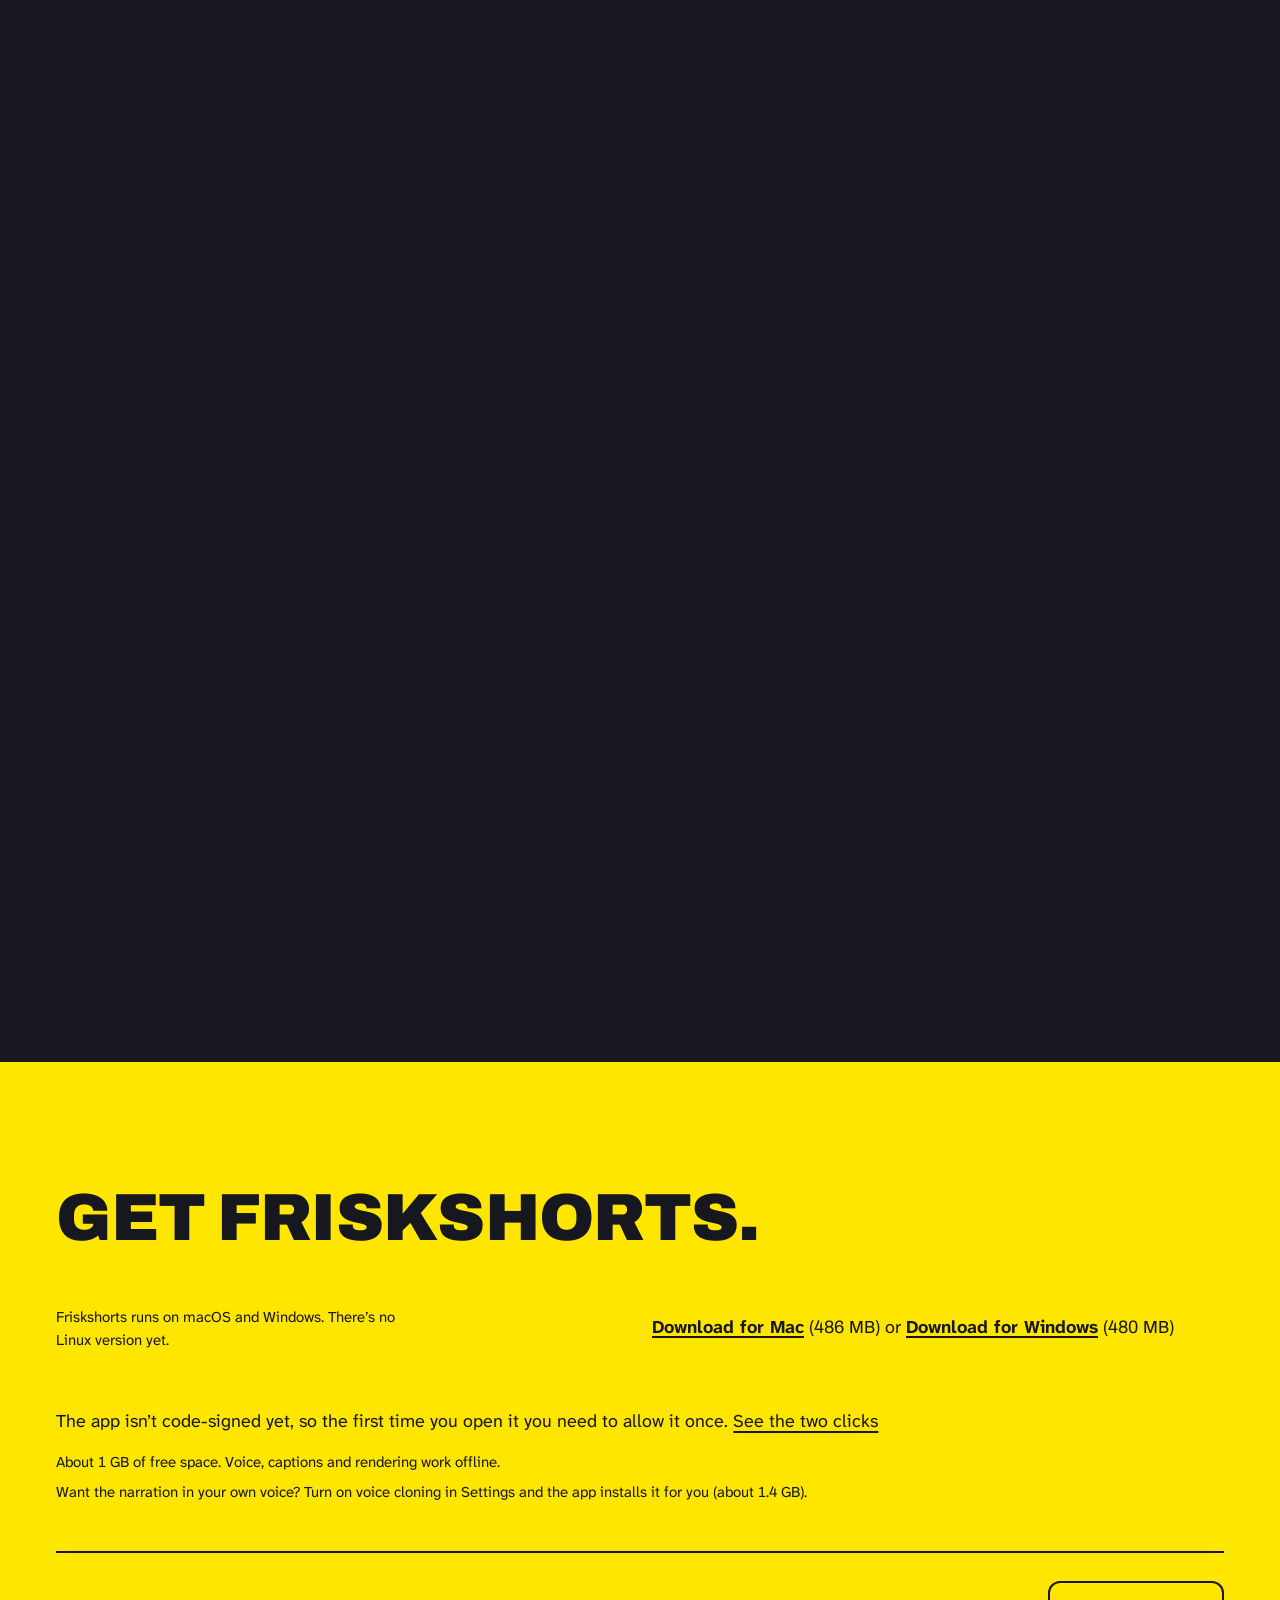
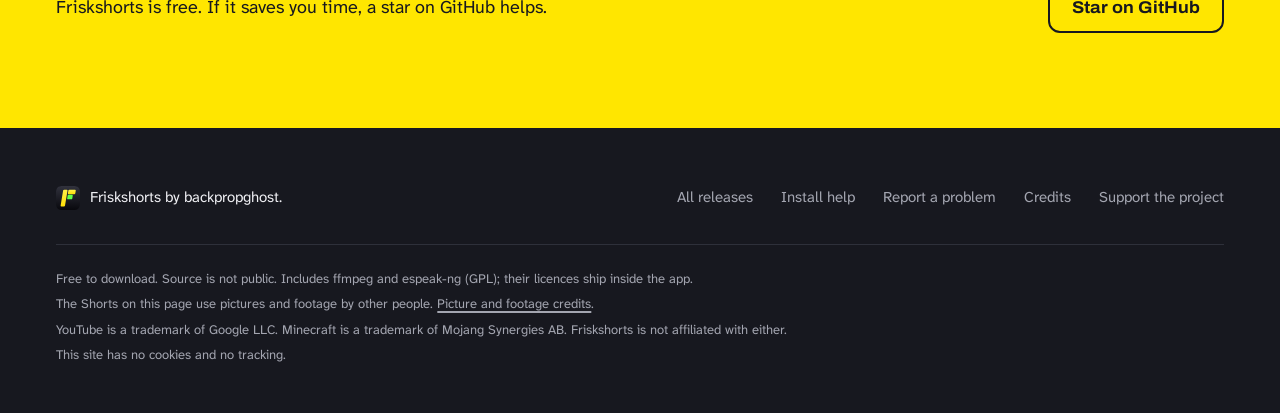
==== commit 4e3ac834: "Site: don't treat an interrupted video start as blocked autoplay" ====
--- a/site/index.html
+++ b/site/index.html
@@ -16,7 +16,7 @@
 <meta property="og:image" content="https://backpropghost.github.io/Friskshorts/img/og.png">
 <meta property="og:image:width" content="1200">
 <meta property="og:image:height" content="630">
-<meta property="og:image:alt" content="The words Type a topic. Get a Short. in yellow captions next to a frame from a Short about octopuses.">
+<meta property="og:image:alt" content="The words Type a topic. Get a Short. in yellow captions next to a frame from a Short about sharks.">
 <meta name="twitter:card" content="summary_large_image">
 <meta name="twitter:title" content="Friskshorts">
 <meta name="twitter:description" content="A free desktop app for Mac and Windows. It writes the script, reads it aloud, adds gameplay, pictures and word-by-word captions, and saves a 1080 x 1920 MP4 on your computer.">
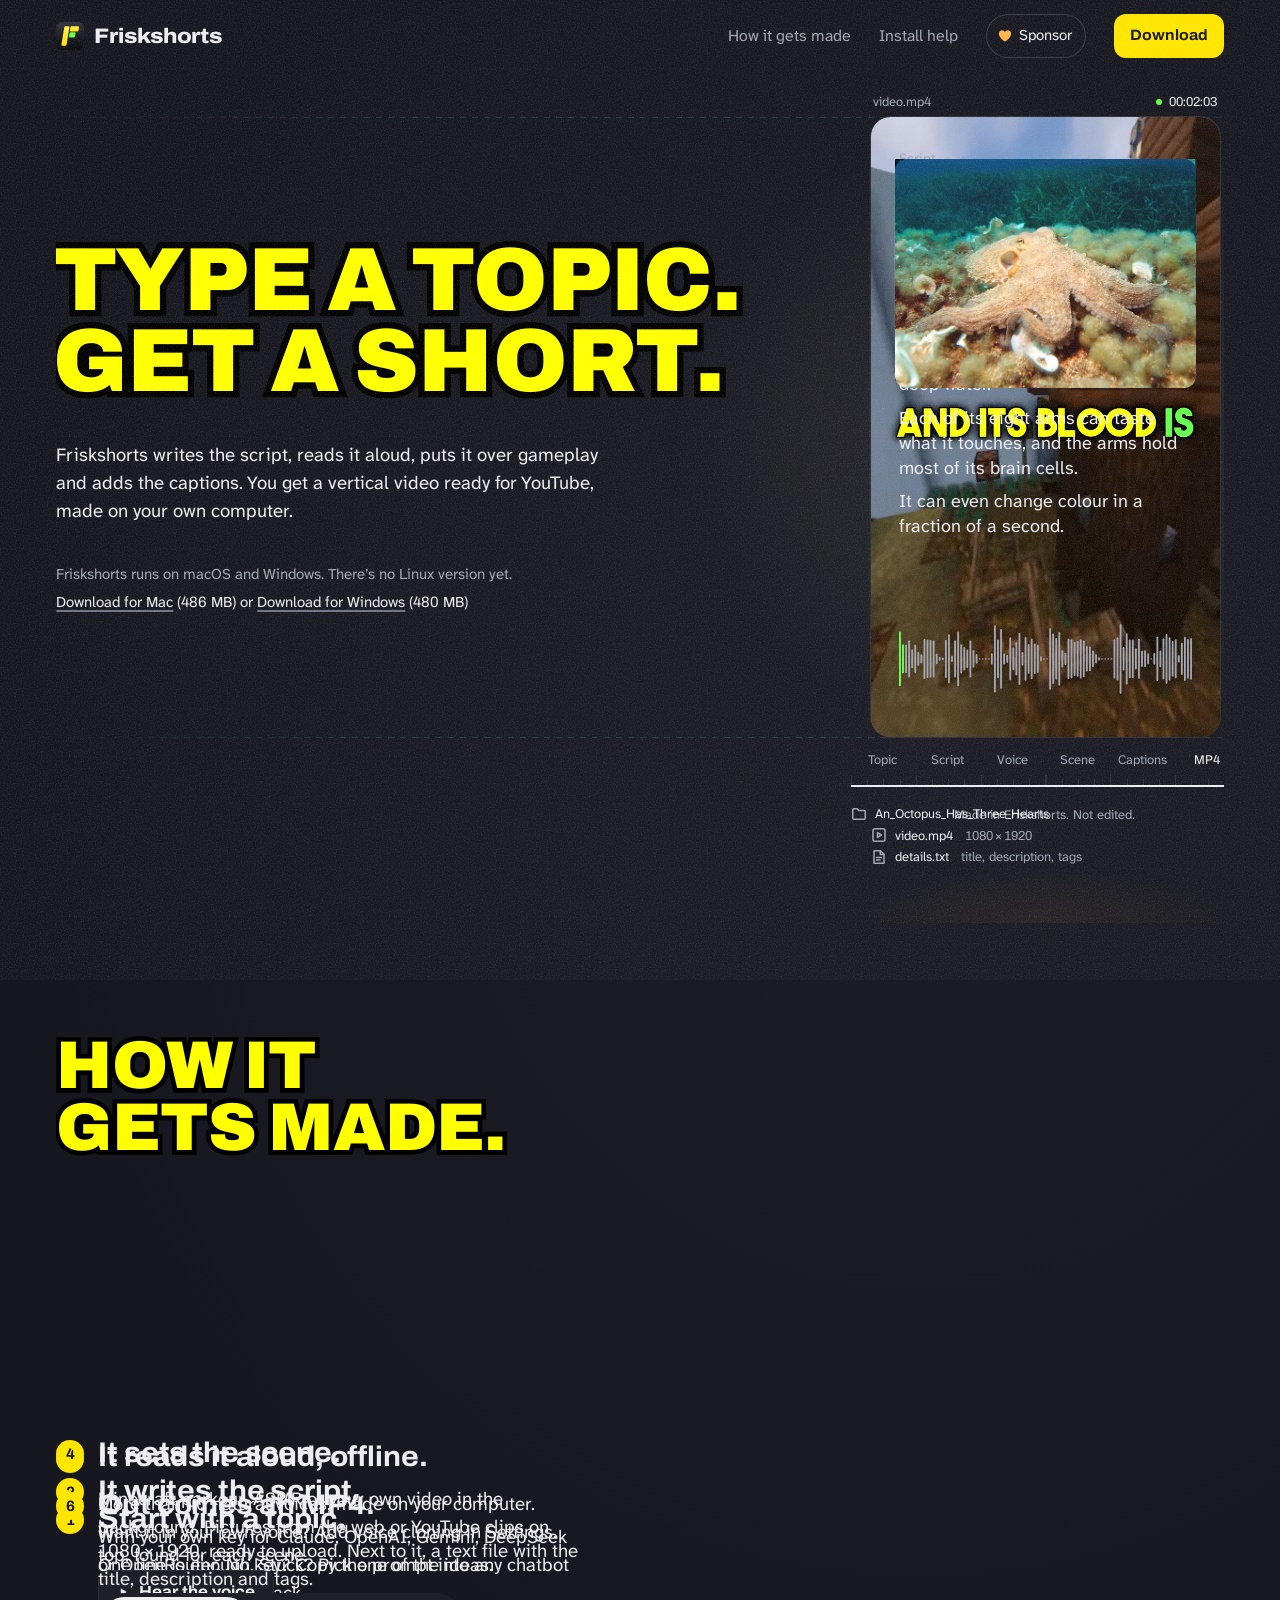
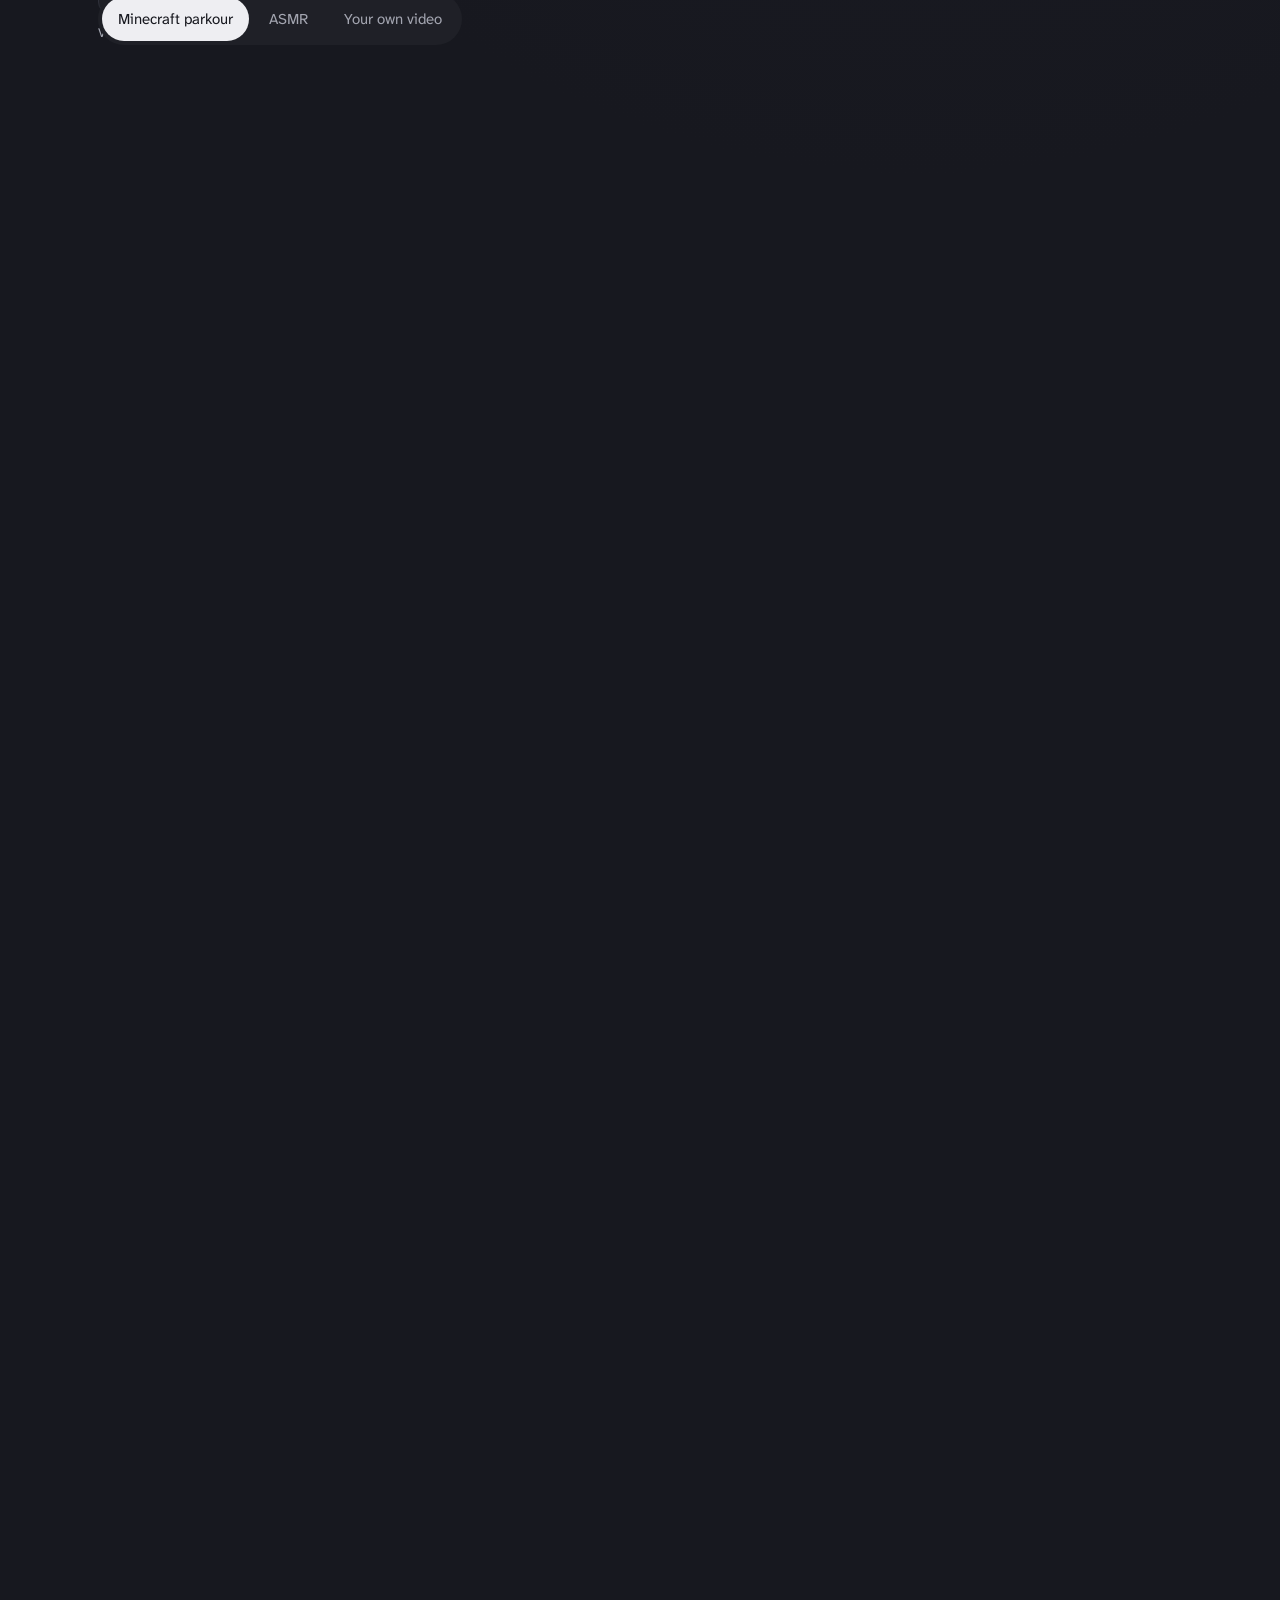
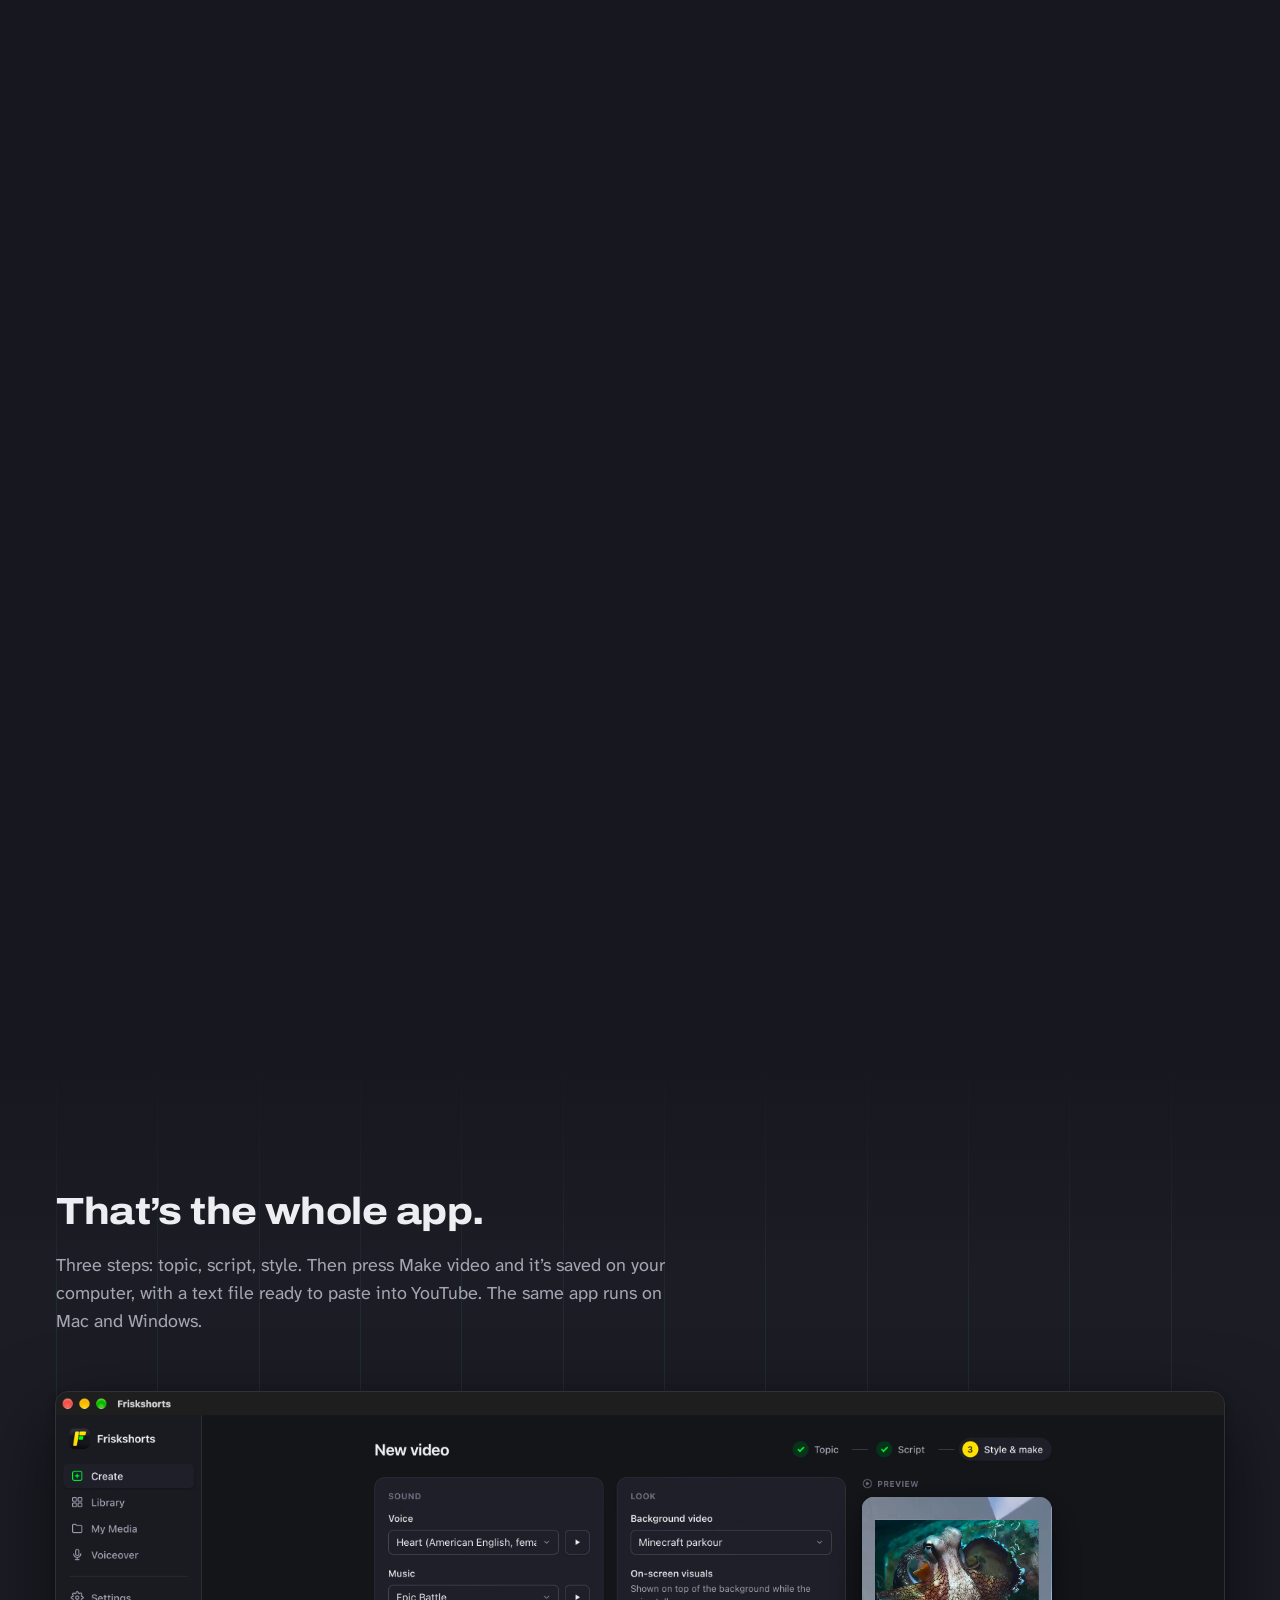
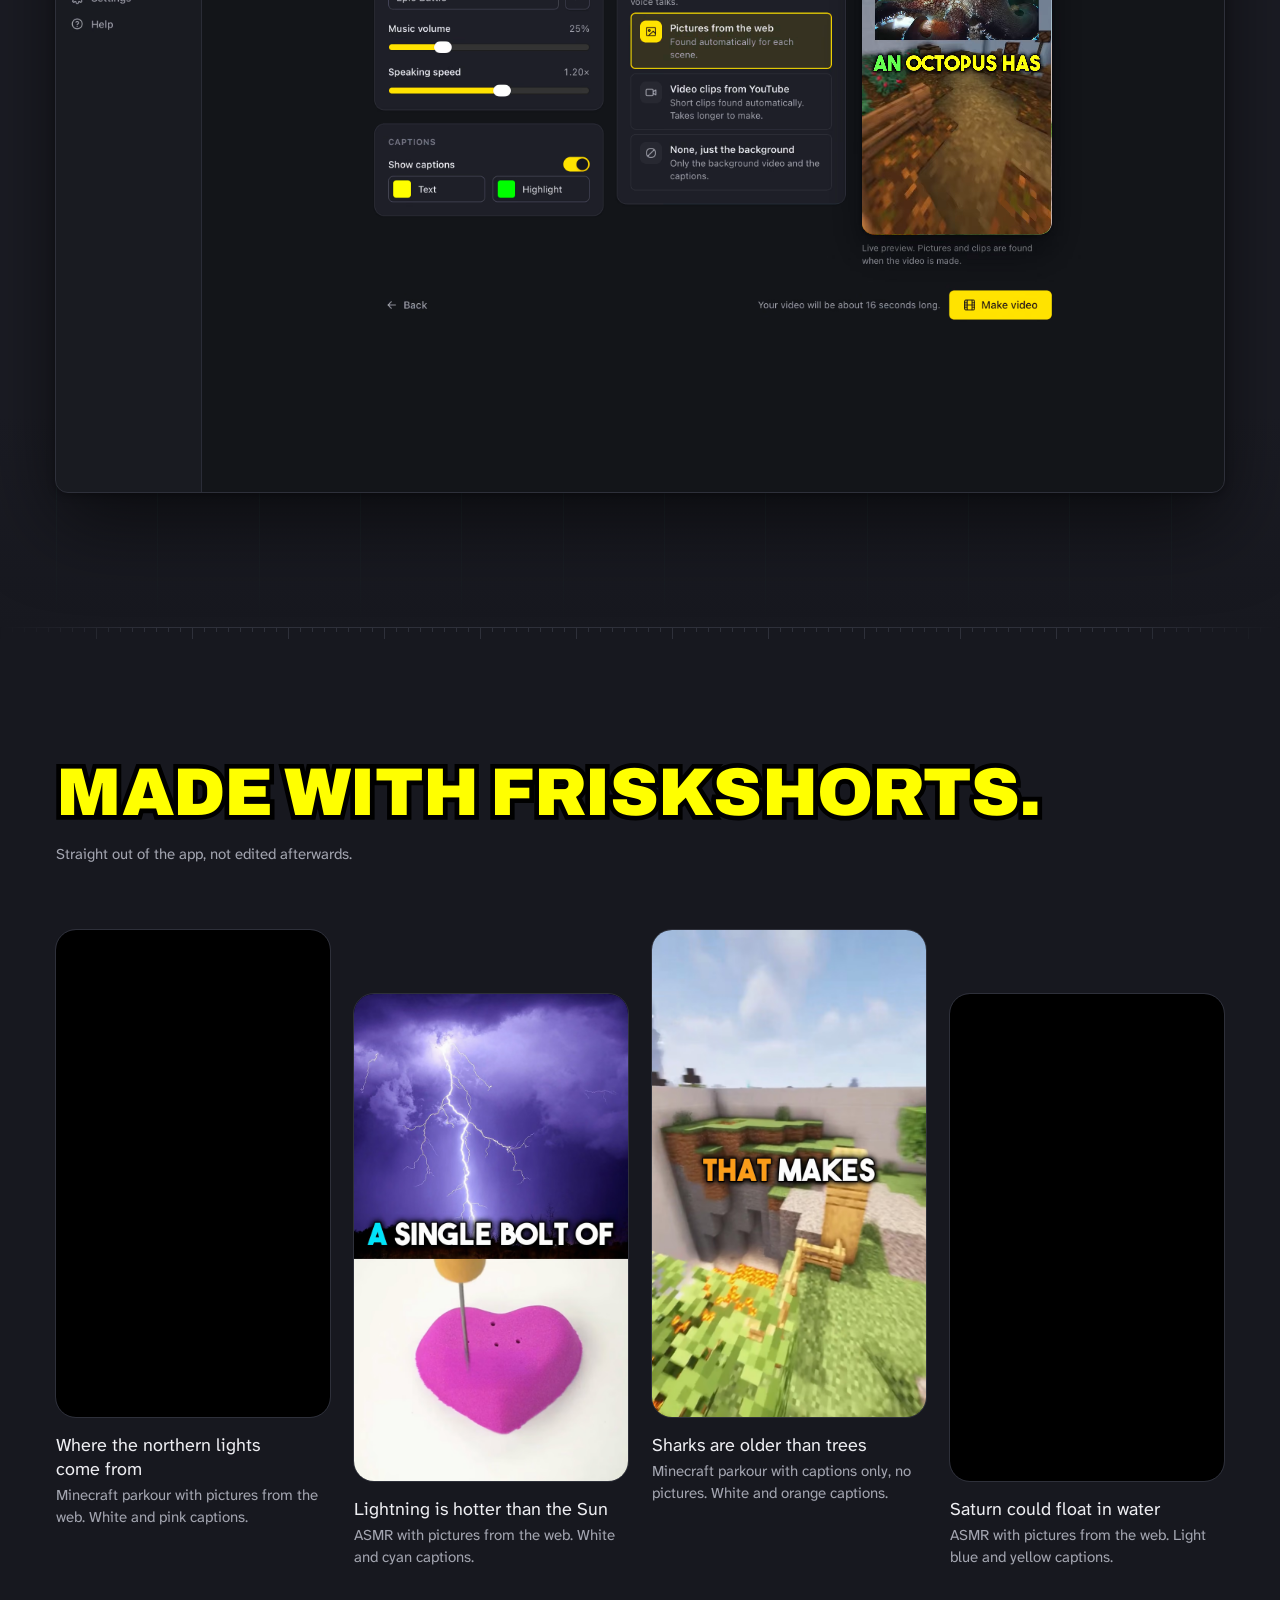
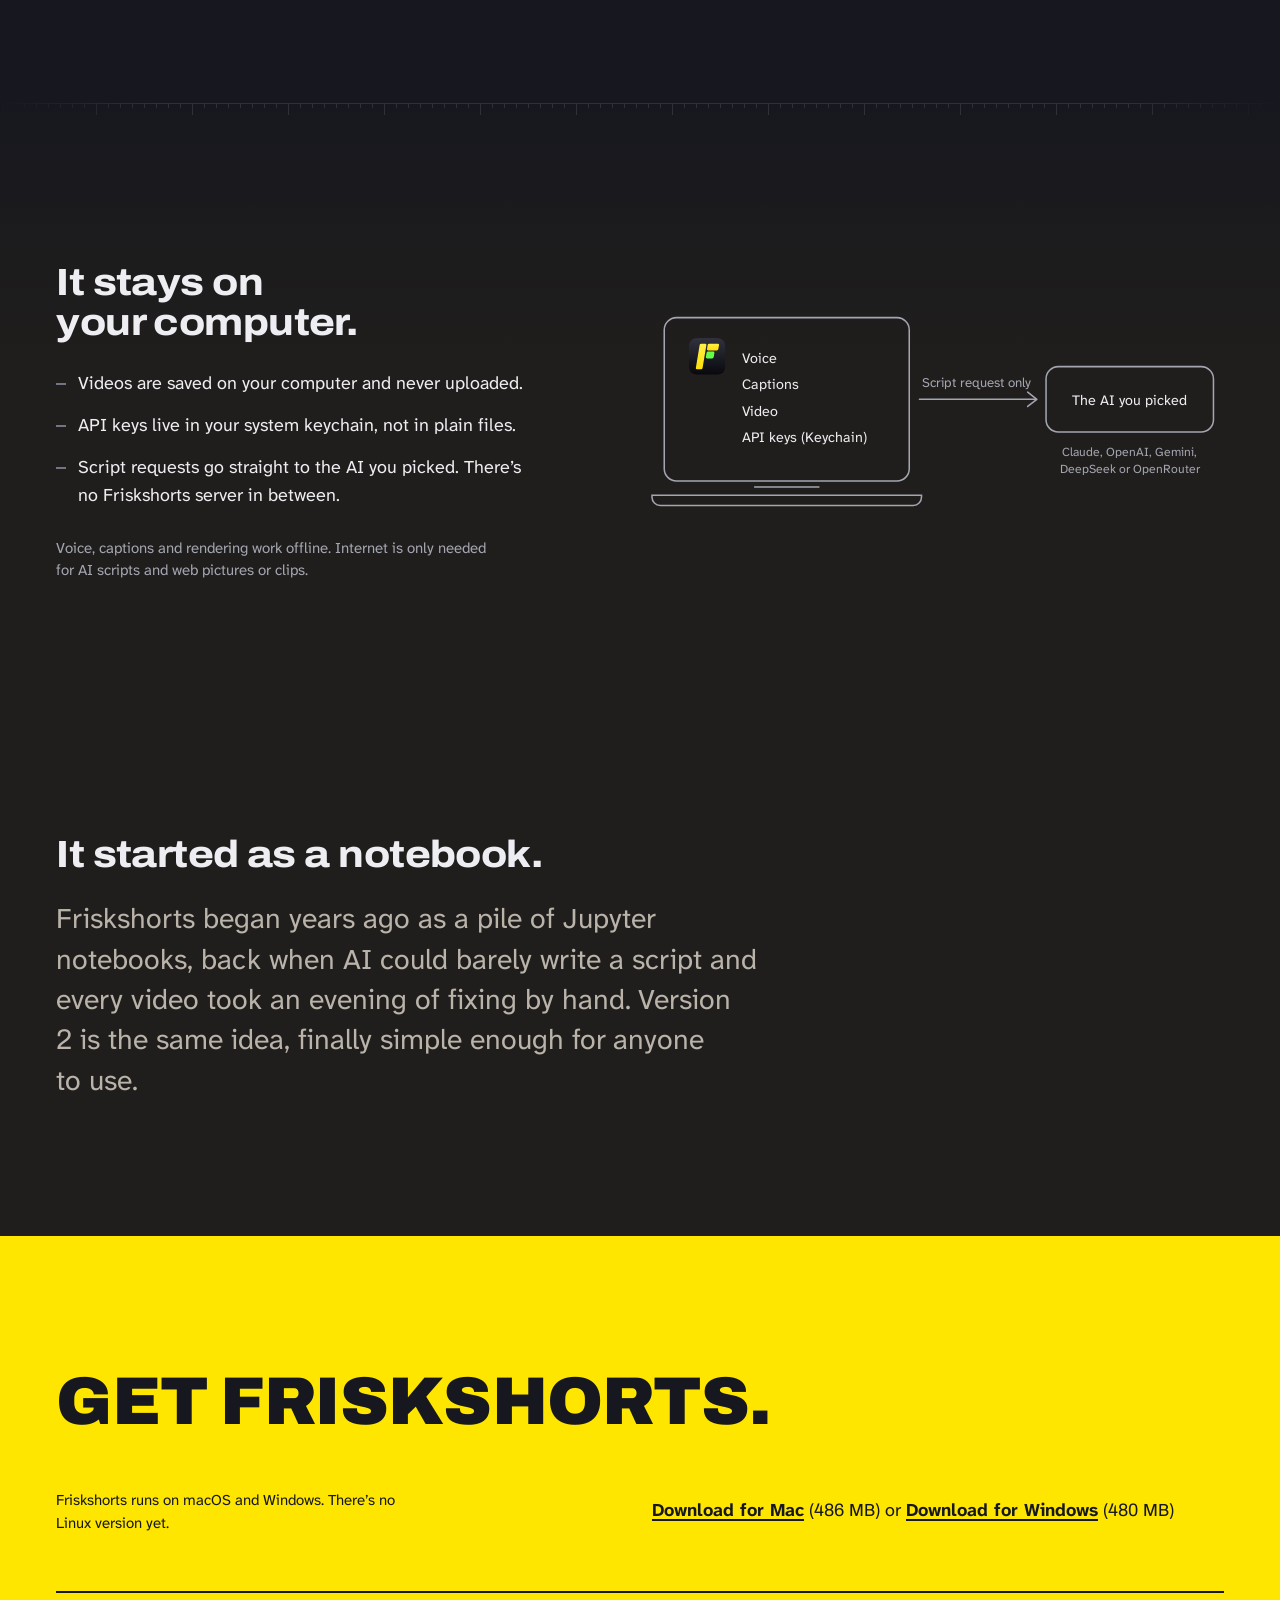
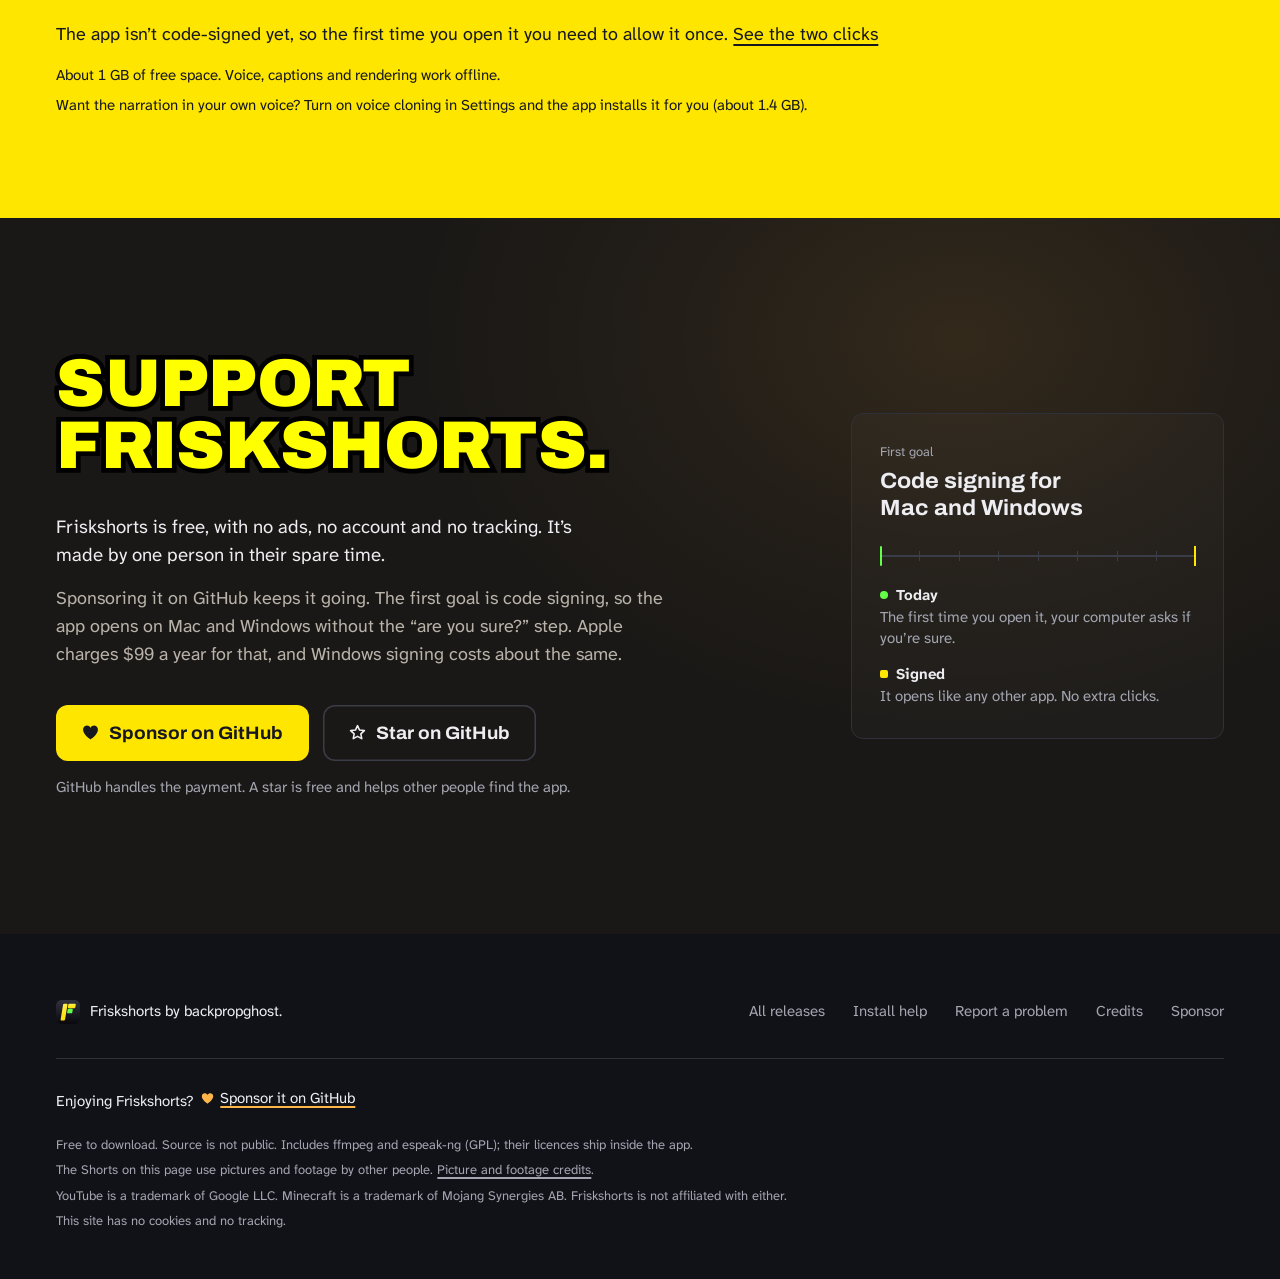
==== commit 721876d6: "Site v3: proportions, canvas material, GitHub Sponsors - Hero: frame centred under the nav with a 5s" ====
--- a/site/index.html
+++ b/site/index.html
@@ -1,5 +1,5 @@
 <!doctype html>
-<html lang="en" class="no-js" data-sponsors="pending">
+<html lang="en" class="no-js">
 <head>
 <meta charset="utf-8">
 <meta name="viewport" content="width=device-width, initial-scale=1, viewport-fit=cover">
@@ -42,6 +42,7 @@
   <nav aria-label="Main">
     <a class="nav-link" href="#how">How it gets made</a>
     <a class="nav-link" href="install/">Install help</a>
+    <a class="nav-sponsor" href="https://github.com/sponsors/backpropghost"><svg viewBox="0 0 16 16" aria-hidden="true"><use href="#g-heart"/></svg><span>Sponsor</span></a>
     <a class="btn btn-yellow btn-nav" href="#download" data-nav-dl><span class="lbl-long" data-os-label>Download for Mac</span><span class="lbl-short">Download</span></a>
   </nav>
 </header>
@@ -124,6 +125,7 @@
           </div>
         </div>
         <span class="crop crop-tl"></span><span class="crop crop-tr"></span><span class="crop crop-bl"></span><span class="crop crop-br"></span>
+        <p class="monitor" aria-hidden="true"><span>video.mp4</span><span class="tc" id="tc">00:00:03</span></p>
         <button class="vctl" type="button" id="stage-pause" aria-pressed="false" data-label-pause="Pause video" data-label-play="Play video"><svg viewBox="0 0 16 16" aria-hidden="true"><path class="i-pause" d="M4.5 3h2.2v10H4.5zM9.3 3h2.2v10H9.3z"/><path class="i-play" d="M5 3l8 5-8 5z"/></svg><span class="sr">Pause video</span></button>
       </div>
 
@@ -244,6 +246,7 @@
       </div>
     </div>
     <figcaption><a href="media/ui/app-style-dark@2x.webp" class="full-link">See the full window</a></figcaption>
+    <span class="crop crop-tl"></span><span class="crop crop-tr"></span><span class="crop crop-bl"></span><span class="crop crop-br"></span>
   </figure>
 </section>
 
@@ -253,21 +256,21 @@
   <ul class="clips" id="clips">
     <li class="clip">
       <div class="clip-media">
+        <picture class="vposter"><source srcset="media/shorts/aurora-poster.avif" type="image/avif"><img src="media/shorts/aurora-poster.jpg" width="720" height="1280" alt="" loading="lazy" decoding="async"></picture>
+        <video class="v-lazy" muted playsinline loop disablepictureinpicture disableremoteplayback preload="none" width="540" height="960" aria-label="Where the northern lights come from" data-mp4="media/shorts/aurora-loop-540.mp4"></video>
+        <button class="vctl" type="button" aria-pressed="false" data-label-pause="Pause Where the northern lights come from" data-label-play="Play Where the northern lights come from"><svg viewBox="0 0 16 16" aria-hidden="true"><path class="i-pause" d="M4.5 3h2.2v10H4.5zM9.3 3h2.2v10H9.3z"/><path class="i-play" d="M5 3l8 5-8 5z"/></svg><span class="sr">Pause Where the northern lights come from</span></button>
+      </div>
+      <p class="clip-topic">Where the northern lights come from</p>
+      <p class="clip-meta">Minecraft parkour with pictures from the web. White and pink captions.</p>
+    </li>
+    <li class="clip">
+      <div class="clip-media">
         <picture class="vposter"><source srcset="media/shorts/lightning-poster.avif" type="image/avif"><img src="media/shorts/lightning-poster.jpg" width="720" height="1280" alt="" loading="lazy" decoding="async"></picture>
         <video class="v-lazy" muted playsinline loop disablepictureinpicture disableremoteplayback preload="none" width="540" height="960" aria-label="Lightning is hotter than the Sun" data-mp4="media/shorts/lightning-loop-540.mp4"></video>
         <button class="vctl" type="button" aria-pressed="false" data-label-pause="Pause Lightning is hotter than the Sun" data-label-play="Play Lightning is hotter than the Sun"><svg viewBox="0 0 16 16" aria-hidden="true"><path class="i-pause" d="M4.5 3h2.2v10H4.5zM9.3 3h2.2v10H9.3z"/><path class="i-play" d="M5 3l8 5-8 5z"/></svg><span class="sr">Pause Lightning is hotter than the Sun</span></button>
       </div>
       <p class="clip-topic">Lightning is hotter than the Sun</p>
       <p class="clip-meta">ASMR with pictures from the web. White and cyan captions.</p>
-    </li>
-    <li class="clip">
-      <div class="clip-media">
-        <picture class="vposter"><source srcset="media/shorts/aurora-poster.avif" type="image/avif"><img src="media/shorts/aurora-poster.jpg" width="720" height="1280" alt="" loading="lazy" decoding="async"></picture>
-        <video class="v-lazy" muted playsinline loop disablepictureinpicture disableremoteplayback preload="none" width="540" height="960" aria-label="Where the northern lights come from" data-mp4="media/shorts/aurora-loop-540.mp4"></video>
-        <button class="vctl" type="button" aria-pressed="false" data-label-pause="Pause Where the northern lights come from" data-label-play="Play Where the northern lights come from"><svg viewBox="0 0 16 16" aria-hidden="true"><path class="i-pause" d="M4.5 3h2.2v10H4.5zM9.3 3h2.2v10H9.3z"/><path class="i-play" d="M5 3l8 5-8 5z"/></svg><span class="sr">Pause Where the northern lights come from</span></button>
-      </div>
-      <p class="clip-topic">Where the northern lights come from</p>
-      <p class="clip-meta">Minecraft parkour with pictures from the web. White and pink captions.</p>
     </li>
     <li class="clip">
       <div class="clip-media">
@@ -363,7 +366,7 @@
           <svg class="glyph" viewBox="0 0 24 24" aria-hidden="true" data-glyph><use href="#g-apple"/></svg><span data-dl-label>Download for Mac</span>
         </a>
         <p class="get-line" data-dl-line>Version 2.1.1 for Macs with Apple Silicon (M1 or newer). 486&nbsp;MB.</p>
-        <p class="dl-after" data-dl-after hidden>Next: open it and follow the two clicks in <a href="install/">Install help</a>.</p>
+        <p class="dl-after" data-dl-after hidden>Next: open it and follow the two clicks in <a href="install/">Install help</a>. Enjoying it later? <a href="#support">Sponsor Friskshorts</a>.</p>
       </div>
       <div class="get-other" data-dl-other>
         <p data-other-text>Windows 10 or 11, 64-bit.</p>
@@ -375,12 +378,31 @@
       <p class="small">About 1&nbsp;GB of free space. Voice, captions and rendering work offline.</p>
       <p class="small">Want the narration in your own voice? Turn on voice cloning in Settings and the app installs it for you (about 1.4&nbsp;GB).</p>
     </div>
-    <div class="support">
-      <p class="when-sponsors">Friskshorts is free. If it saves you time, you can support it.</p>
-      <p class="when-pending">Friskshorts is free. If it saves you time, a star on GitHub helps.</p>
-      <a class="btn btn-outline when-sponsors" href="https://github.com/sponsors/backpropghost">Support on GitHub Sponsors</a>
-      <a class="btn btn-outline when-pending" href="https://github.com/backpropghost/Friskshorts">Star on GitHub</a>
-    </div>
+  </div>
+</section>
+
+<section class="sup" id="support" aria-labelledby="support-title">
+  <div class="sup-in">
+    <div class="sup-text">
+      <h2 class="caption cap-l" id="support-title" data-burn="in"><span class="w">Support</span> <span class="w">Friskshorts.</span></h2>
+      <p class="sup-lede">Friskshorts is free, with no ads, no account and no tracking. It’s made by one person in their spare time.</p>
+      <p class="sup-body">Sponsoring it on GitHub keeps it going. The first goal is code signing, so the app opens on Mac and Windows without the “are you sure?” step. Apple charges $99 a year for that, and Windows signing costs about the same.</p>
+      <div class="sup-ctas">
+        <a class="btn btn-yellow btn-big" href="https://github.com/sponsors/backpropghost"><svg class="glyph" viewBox="0 0 16 16" aria-hidden="true"><use href="#g-heart"/></svg>Sponsor on GitHub</a>
+        <a class="btn btn-ghost btn-big" href="https://github.com/backpropghost/Friskshorts"><svg class="glyph" viewBox="0 0 16 16" aria-hidden="true"><use href="#g-star"/></svg>Star on GitHub</a>
+      </div>
+      <p class="small sup-note">GitHub handles the payment. A star is free and helps other people find the app.</p>
+    </div>
+    <figure class="goal" aria-labelledby="goal-title">
+      <p class="goal-k">First goal</p>
+      <p class="goal-h" id="goal-title">Code signing for Mac and Windows</p>
+      <div class="goal-ruler" aria-hidden="true"><i class="goal-head"></i></div>
+      <ol class="goal-steps">
+        <li><span class="goal-l">Today</span>The first time you open it, your computer asks if you’re sure.</li>
+        <li><span class="goal-l">Signed</span>It opens like any other app. No extra clicks.</li>
+      </ol>
+      <span class="crop crop-tl"></span><span class="crop crop-tr"></span><span class="crop crop-bl"></span><span class="crop crop-br"></span>
+    </figure>
   </div>
 </section>
 </main>
@@ -393,9 +415,10 @@
       <li><a href="install/">Install help</a></li>
       <li><a href="https://github.com/backpropghost/Friskshorts/issues">Report a problem</a></li>
       <li><a href="credits/">Credits</a></li>
-      <li><a class="when-sponsors" href="https://github.com/sponsors/backpropghost">Support the project</a><a class="when-pending" href="https://github.com/backpropghost/Friskshorts">Support the project</a></li>
+      <li><a href="https://github.com/sponsors/backpropghost">Sponsor</a></li>
     </ul>
   </div>
+  <p class="foot-sponsor">Enjoying Friskshorts? <a href="https://github.com/sponsors/backpropghost"><svg viewBox="0 0 16 16" aria-hidden="true"><use href="#g-heart"/></svg>Sponsor it on GitHub</a></p>
   <div class="fine">
     <p>Free to download. Source is not public. Includes ffmpeg and espeak-ng (GPL); their licences ship inside the app.</p>
     <p>The Shorts on this page use pictures and footage by other people. <a href="credits/">Picture and footage credits</a>.</p>
@@ -418,6 +441,8 @@
     </symbol>
     <symbol id="g-apple" viewBox="0 0 24 24"><path fill="currentColor" d="M12.152 6.896c-.948 0-2.415-1.078-3.96-1.04-2.04.027-3.91 1.183-4.961 3.014-2.117 3.675-.546 9.103 1.519 12.09 1.013 1.454 2.208 3.09 3.792 3.039 1.52-.065 2.09-.987 3.935-.987 1.831 0 2.35.987 3.96.948 1.637-.026 2.676-1.48 3.676-2.948 1.156-1.688 1.636-3.325 1.662-3.415-.039-.013-3.182-1.221-3.22-4.857-.026-3.04 2.48-4.494 2.597-4.559-1.429-2.09-3.623-2.324-4.39-2.376-2-.156-3.675 1.09-4.61 1.09zM15.53 3.83c.843-1.012 1.4-2.427 1.245-3.83-1.207.052-2.662.805-3.532 1.818-.78.896-1.454 2.338-1.273 3.714 1.338.104 2.715-.688 3.559-1.701"/></symbol>
     <symbol id="g-win" viewBox="0 0 24 24"><path fill="currentColor" d="M0 3.449L9.75 2.1v9.451H0m10.949-9.602L24 0v11.4H10.949M0 12.6h9.75v9.451L0 20.699M10.949 12.6H24V24l-12.9-1.801"/></symbol>
+    <symbol id="g-heart" viewBox="0 0 16 16"><path fill="currentColor" d="M8 14.4S1 10 1 5.3C1 3 2.7 1.5 4.6 1.5c1.4 0 2.7.8 3.4 2 .7-1.2 2-2 3.4-2C13.3 1.5 15 3 15 5.3 15 10 8 14.4 8 14.4z"/></symbol>
+    <symbol id="g-star" viewBox="0 0 16 16"><path fill="none" stroke="currentColor" stroke-width="1.5" stroke-linejoin="round" d="m8 1.6 1.95 4.1 4.5.55-3.3 3.1.85 4.45L8 11.6l-3.99 2.2.85-4.45-3.3-3.1 4.5-.55z"/></symbol>
     <symbol id="g-video" viewBox="0 0 16 16"><g fill="none" stroke="currentColor" stroke-width="1.5" stroke-linejoin="round"><rect x="2" y="1.75" width="12" height="12.5" rx="2"/><path d="M6.5 5.6v4.8L10.4 8z"/></g></symbol>
     <symbol id="g-text" viewBox="0 0 16 16"><g fill="none" stroke="currentColor" stroke-width="1.5" stroke-linecap="round" stroke-linejoin="round"><path d="M3 1.75h6.5L13 5.25v9H3z"/><path d="M9.25 1.75v3.75H13M5.5 8.5h5M5.5 11h3.5"/></g></symbol>
     <symbol id="g-folder" viewBox="0 0 16 16"><path fill="none" stroke="currentColor" stroke-width="1.5" stroke-linejoin="round" d="M1.75 3.75a1 1 0 0 1 1-1h3.4l1.6 1.75h5.5a1 1 0 0 1 1 1v6.75a1 1 0 0 1-1 1H2.75a1 1 0 0 1-1-1z"/></symbol>
--- a/site/css/site.css
+++ b/site/css/site.css
@@ -68,14 +68,26 @@
     --muted: #A3A5B0;
     --faint: #737584;
 
+    /* Neutral steps (v3): the canvas warms as the page moves toward the yellow "Get it" field. */
+    --ink-deep: #111218;   /* footer, the darkest step */
+    --ink-lift: #1B1C24;   /* "editor canvas" behind the app window */
+    --char: #201E1C;       /* warm charcoal: privacy + notebook */
+    --char-deep: #1A1816;  /* support */
+    --line-2: #3A3C47;     /* ghost button edge, guides */
+    /* Accents derived from the brand pair. Never used for text that carries meaning on its own. */
+    --tungsten: #FFB547;   /* warm: #FFE600 pulled toward 3200 K light. Spotlight spill, the sponsor heart. */
+    --phosphor: #5CE6B8;   /* cool: #64FF47 pulled toward a monitor's green-cyan. Guides and grid only, at <= 12 % alpha. */
+    --guide: rgb(92 230 184 / .15);
+
     --f-cap: "Archivo", "Archivo Fallback", sans-serif;
     --f-body: "Atkinson Hyperlegible Next", "Atkinson Fallback", sans-serif;
 
-    --fs-cap-xl: clamp(52px, 7.2vw, 108px);
-    --fs-cap-l: clamp(40px, 5.2vw, 96px);
-    --fs-h2: clamp(30px, 3.2vw, 48px);
-    --fs-h3: clamp(22px, 1.8vw, 28px);
-    --fs-body-l: clamp(18px, 1.45vw, 21px);
+    /* One ratio, 1.333 (a fourth), from 18 px body. Values at 1440 wide: 18, 21 (half step), 32, 42.7, 76, 101. */
+    --fs-cap-xl: clamp(52px, 7vw, 108px);
+    --fs-cap-l: clamp(40px, 5.27vw, 88px);
+    --fs-h2: clamp(30px, 2.96vw, 50px);
+    --fs-h3: clamp(22px, 2.22vw, 34px);
+    --fs-body-l: clamp(18px, 1.46vw, 22px);
     --fs-body: 18px;
     --fs-small: 15px;
     --fs-micro: 13px;
@@ -85,10 +97,10 @@
     --ease-std: cubic-bezier(.2, 0, 0, 1);
     --t-pop: 140ms; --t-ui: 160ms; --t-dim: 200ms; --t-drop: 560ms; --t-rewind: 420ms;
 
-    --maxw: 1312px;
+    --maxw: 1440px;
     --gut: 24px;
     --m: clamp(24px, 4.4vw, 64px);
-    --sec-pad: clamp(96px, 14svh, 192px);
+    --sec-pad: clamp(96px, 15svh, 176px);
     --nav-h: 72px;
 
     --shadow-window: 0 30px 80px rgb(0 0 0 / .55), 0 2px 8px rgb(0 0 0 / .35);
@@ -109,6 +121,12 @@
 
 @layer base {
   html, body { background: var(--ink); color-scheme: dark; }
+  /* Depth for the first screens: a monitor-like falloff, lighter where the frame sits, deeper at the edges. */
+  body:has(.stage) {
+    background:
+      radial-gradient(120% 70% at 72% 32%, #1C1D26 0%, transparent 60%) top / 100% 2400px no-repeat,
+      var(--ink);
+  }
   html { scroll-padding-top: 16px; }
   body {
     color: var(--text);
@@ -126,6 +144,26 @@
   :focus-visible { outline: 2px solid var(--cap-now); outline-offset: 3px; border-radius: 4px; }
   ::selection { background: var(--brand-yellow); color: var(--ink); }
   .tnum { font-variant-numeric: tabular-nums; }
+
+  /* Film grain: one 160 px SVG noise tile (about 0.5 KB), on a fixed layer that jumps between 4 offsets.
+     Only transform animates. Sits over everything at very low alpha so ink, yellow and video share one material. */
+  body::after {
+    content: ""; position: fixed; inset: -80px; z-index: 60; pointer-events: none;
+    background: url("data:image/svg+xml,%3Csvg xmlns='http://www.w3.org/2000/svg' width='160' height='160'%3E%3Cfilter id='n'%3E%3CfeTurbulence type='fractalNoise' baseFrequency='.85' numOctaves='2' stitchTiles='stitch'/%3E%3CfeColorMatrix values='0 0 0 0 1 0 0 0 0 1 0 0 0 0 1 0 0 0 1.6 -.62'/%3E%3C/filter%3E%3Crect width='160' height='160' filter='url(%23n)'/%3E%3C/svg%3E") 0 0 / 160px 160px;
+    opacity: .12;
+    animation: grain .5s steps(1) infinite;
+  }
+  @keyframes grain {
+    0% { transform: translate(0, 0); }
+    25% { transform: translate(-37px, 23px); }
+    50% { transform: translate(29px, -41px); }
+    75% { transform: translate(-13px, -19px); }
+  }
+  @media (prefers-reduced-motion: reduce) { body::after { animation: none; } }
+  .page-light body::after { filter: invert(1); opacity: .05; }
+
+  /* Full-bleed tone for a width-limited section, without wrappers. */
+  .app, .private, .story, .foot { border-image: var(--tone-bg) fill 0 / 0 / 0 100vw; }
 }
 
 @layer layout {
@@ -159,6 +197,14 @@
   .nav nav { display: flex; align-items: center; gap: 28px; }
   .nav-link { font-size: 16px; color: var(--muted); text-decoration: none; padding-block: 12px; }
   .nav-link:hover { color: var(--text); }
+  .nav-sponsor {
+    display: inline-flex; align-items: center; gap: 7px; min-height: 44px; padding: 0 14px 0 12px;
+    border-radius: 999px; box-shadow: inset 0 0 0 1px var(--line-2);
+    font-size: 15px; color: var(--text); text-decoration: none;
+    transition: box-shadow var(--t-ui) var(--ease-std), background-color var(--t-ui) var(--ease-std);
+  }
+  .nav-sponsor svg { width: 14px; height: 14px; color: var(--tungsten); flex: none; }
+  @media (hover: hover) { .nav-sponsor:hover { background: var(--surface); box-shadow: inset 0 0 0 1px var(--tungsten); } }
   .lbl-short { display: none; }
 
   /* Buttons */
@@ -179,11 +225,14 @@
   .btn-outline { border: 2px solid var(--ink); color: var(--ink); min-height: 52px; }
   .btn-line { background: var(--surface); border: 1px solid var(--line); color: var(--text); min-height: 44px; padding: 0 18px; font-size: 16px; }
   .btn-line svg { width: 12px; height: 12px; fill: currentColor; }
+  .btn-ghost { color: var(--text); box-shadow: inset 0 0 0 1.5px var(--line-2); }
+  .btn-yellow .glyph[viewBox="0 0 16 16"], .btn-ghost .glyph { width: 17px; height: 17px; margin-top: 0; }
   @media (hover: hover) {
     .btn-yellow:hover { background: var(--brand-yellow-hi); }
     .btn-ink:hover { background: #2A2B35; }
     .btn-outline:hover { background: rgb(23 24 31 / .08); }
     .btn-line:hover { background: var(--surface-2); }
+    .btn-ghost:hover { background: var(--surface); box-shadow: inset 0 0 0 1.5px var(--muted); }
   }
   .btn.is-secondary { background: transparent; color: var(--text); border: 1px solid var(--line); }
   .get .btn.is-secondary { color: var(--ink); border: 2px solid var(--ink); }
@@ -222,27 +271,35 @@
 
 @layer stage {
   /* ---------- Desktop stage grid ---------- */
+  /* Hero geometry (v3). The band (frame + ruler + file rows) is centred in the space under the nav,
+     with an air gap of 5 % of the viewport height (32 to 64 px) above and below. The frame gets whatever height is left,
+     capped at 760 px: about 69 % of the viewport at 900 and 1080 tall. The hero text is centred on the frame, not the band. */
   .stage {
-    --frame-h: min(72svh, 680px, calc(100svh - 224px));
+    --air: clamp(32px, 5svh, 64px);
+    --band-extra: calc(16px + 40px + 10px + var(--foot-h));
+    --frame-h: clamp(420px, calc(100svh - var(--nav-h) - var(--band-extra) - 2 * var(--air)), 760px);
     --frame-w: calc(var(--frame-h) * 9 / 16);
     --ruler-w: calc(var(--frame-w) + 40px);
-    --foot-h: 64px;
-    --band-h: calc(var(--frame-h) + 16px + 40px + 12px + var(--foot-h));
-    --band-top: max(88px, calc((100svh - var(--band-h)) / 2));
+    --foot-h: 52px;
+    --band-h: calc(var(--frame-h) + var(--band-extra));
+    --band-top: max(calc(var(--nav-h) + 16px), calc(var(--nav-h) + (100svh - var(--nav-h) - var(--band-h)) / 2));
     display: grid;
     grid-template-columns: repeat(12, minmax(0, 1fr));
     column-gap: var(--gut);
+    /* Clip the spotlight and guides at the viewport edge. clip (not hidden) keeps the band sticky. */
+    overflow-x: clip; overflow-clip-margin: var(--m);
   }
   .hero {
     grid-column: 1 / 9; grid-row: 1;
     min-height: calc(100svh - var(--nav-h));
     display: flex; flex-direction: column; justify-content: center;
-    padding-block: 32px 64px;
-  }
-  .hero h1 { margin-bottom: 36px; }
+    /* Shift the text block up by half the band's under-frame part, so its centre meets the frame's centre. */
+    padding-block: 24px calc(24px + var(--band-extra));
+  }
+  .hero h1 { margin-bottom: 40px; margin-left: -.04em; }
   .hero h1 .ln { display: block; white-space: nowrap; }
   .hero-sub { font-size: var(--fs-body-l); line-height: 1.5; max-width: 30em; color: var(--text); }
-  .dl-hero { margin-top: 36px; display: grid; justify-items: start; gap: 12px; }
+  .dl-hero { margin-top: 40px; display: grid; justify-items: start; gap: 12px; }
   .dl-note, .dl-after { font-size: var(--fs-small); color: var(--muted); }
   .dl-alt { font-size: var(--fs-small); }
   .dl-alt a { color: var(--text); text-decoration-color: var(--faint); padding-block: 12px; }
@@ -253,9 +310,11 @@
     grid-column: 9 / 13; grid-row: 1 / 3;
     padding-top: calc(var(--band-top) - var(--nav-h));
   }
+  /* The band hugs the right edge of the grid, so the ruler ends exactly under the nav's Download button. */
   .band {
     position: sticky; top: var(--band-top);
     display: flex; flex-direction: column; align-items: center;
+    width: var(--ruler-w); margin-left: auto;
     z-index: 2;
   }
   .run { grid-column: 1 / 8; grid-row: 2; }
@@ -265,7 +324,7 @@
   .step-in { max-width: 34em; padding-block: 48px; }
   .step-title {
     display: flex; align-items: baseline; gap: 14px;
-    font: 700 clamp(22px, 2.3vw, 34px)/1.15 var(--f-cap); font-stretch: 106%;
+    font: 700 var(--fs-h3)/1.15 var(--f-cap); font-stretch: 106%;
     letter-spacing: -0.005em;
     margin-bottom: 14px;
   }
@@ -328,7 +387,30 @@
   .files-inline { display: none; margin-top: 16px; font-size: var(--fs-small); }
 
   /* ---------- The frame ---------- */
-  .frame-wrap { position: relative; width: var(--frame-w); height: var(--frame-h); flex: none; }
+  .frame-wrap { position: relative; width: var(--frame-w); height: var(--frame-h); flex: none; --spot: 255 243 190; }
+  /* Spotlight: the light a lit screen throws on the desk around it. Caption yellow in the finished state,
+     neutral while the Short is being built, highlight green while the voice plays. Changes are cuts, not fades. */
+  .frame-wrap::before {
+    content: ""; position: absolute; z-index: -1; pointer-events: none;
+    inset: -22% -95% -30%;
+    background:
+      radial-gradient(50% 46% at 50% 48%, rgb(var(--spot) / .085), rgb(var(--spot) / .03) 50%, transparent 76%),
+      radial-gradient(30% 9% at 50% 100%, rgb(255 181 71 / .06), transparent 70%);
+  }
+  .stage:is([data-state="s1"], [data-state="s2"]) .frame-wrap { --spot: 226 230 255; }
+  .stage[data-state="s3"] .frame-wrap { --spot: 190 255 178; }
+  .stage:is([data-state="s4"], [data-state="s5"]) .frame-wrap { --spot: 255 214 160; }
+  /* Safe-area guides: two hairlines at the frame's top and bottom edge, running out across the page like
+     guides in an editor. The hero text sits between them. Desktop only. */
+  .frame-wrap::after {
+    content: ""; position: absolute; z-index: -1; pointer-events: none;
+    top: -.5px; bottom: -.5px; right: calc(-1 * var(--m) - 20px); width: 100vw;
+    background:
+      repeating-linear-gradient(90deg, var(--guide) 0 6px, transparent 6px 12px) left top / 100% 1px no-repeat,
+      repeating-linear-gradient(90deg, var(--guide) 0 6px, transparent 6px 12px) left bottom / 100% 1px no-repeat;
+    -webkit-mask: linear-gradient(90deg, transparent, #000 30%, #000 92%, transparent);
+    mask: linear-gradient(90deg, transparent, #000 30%, #000 92%, transparent);
+  }
   .frame {
     position: absolute; inset: 0;
     background: var(--black);
@@ -440,6 +522,18 @@
   }
   .fcap .w.is-now { color: var(--fc-now); }
 
+  /* Monitor strip above the finished Short: file name and a running timecode (mm:ss:frames at 30 fps). */
+  .monitor {
+    position: absolute; left: 2px; right: 2px; bottom: calc(100% + 9px);
+    display: flex; justify-content: space-between; gap: 12px;
+    font-size: var(--fs-micro); line-height: 1; color: var(--muted);
+    font-variant-numeric: tabular-nums;
+  }
+  .monitor .tc { color: var(--text); }
+  .monitor .tc::before { content: ""; display: inline-block; width: 6px; height: 6px; margin-right: 7px; border-radius: 99px; background: var(--cap-now); vertical-align: .08em; }
+  .stage:not([data-state="hero"]):not([data-state="s6"]) .monitor { visibility: hidden; }
+  @media (max-width: 1023px) { .monitor { display: none; } }
+
   /* Crop marks */
   .crop {
     position: absolute; width: 14px; height: 14px;
@@ -474,7 +568,7 @@
   @media (hover: hover) {
     .frame-wrap:hover .vctl, .clip-media:hover .vctl { opacity: 1; }
   }
-  @media (hover: none) { .vctl { opacity: 1; } }
+  @media (hover: none) { .vctl { opacity: 1; width: 40px; height: 40px; } .vctl svg { width: 14px; height: 14px; } }
   .no-js .vctl { display: none; }
 
   /* Ruler */
@@ -538,7 +632,7 @@
   @media (max-width: 1023px) {
     .stage {
       --frame-h: min(50svh, 520px);
-      --band-h: calc(var(--frame-h) + 8px + 12px + 24px + 14px);
+      --band-h: calc(var(--frame-h) + 18px + 12px + 24px + 14px);
       grid-template-columns: minmax(0, 1fr);
       grid-template-rows: auto var(--band-h) auto;
     }
@@ -554,9 +648,12 @@
       top: 0;
       pointer-events: auto;
       background: var(--ink);
-      padding: 8px var(--m) 14px;
+      padding: 18px var(--m) 14px; /* 18 px: room for the top crop marks (they sit 10 px outside the frame) */
       height: var(--band-h);
+      width: auto; margin-left: 0;
     }
+    .frame-wrap::before { inset: -6% -70% -8%; }
+    .frame-wrap::after { display: none; }
     .band::after {
       content: ""; position: absolute; left: 0; right: 0; top: 100%; height: 24px;
       background: linear-gradient(var(--ink), rgb(23 24 31 / 0));
@@ -600,13 +697,26 @@
 
 @layer components {
   /* ---------- The app ---------- */
-  .app .sec-text { max-width: 40em; }
+  /* The app: an "editor canvas" step. Lifted ink with the page's own 12-column grid drawn as faint guides. */
+  .app {
+    --tone-bg: linear-gradient(var(--ink), var(--ink-lift) 18%, var(--ink-lift) 82%, var(--ink));
+    position: relative;
+    display: grid; grid-template-columns: repeat(12, minmax(0, 1fr)); column-gap: var(--gut); align-items: end;
+  }
+  .app::before {
+    content: ""; position: absolute; inset: 0; pointer-events: none;
+    background: repeating-linear-gradient(90deg, var(--guide) 0 1px, transparent 1px calc((100% + var(--gut)) / 12));
+    background-size: calc(100% + var(--gut)) 100%;
+    opacity: .55;
+    -webkit-mask: linear-gradient(transparent, #000 22%, #000 78%, transparent);
+    mask: linear-gradient(transparent, #000 22%, #000 78%, transparent);
+  }
+  .app .sec-text { grid-column: 1 / 8; position: relative; }
   .app .h2 { margin-bottom: 20px; }
   .app p { color: var(--muted); max-width: 34em; }
-  .window { margin-top: 56px; }
+  .window { margin-top: 56px; grid-column: 1 / 13; position: relative; justify-self: end; width: min(100%, 132svh); }
   .window-shot {
     position: relative; border-radius: 12px; overflow: clip;
-    max-width: min(100%, 118svh);
     box-shadow: var(--shadow-window);
     outline: 1px solid var(--line);
     aspect-ratio: 3200 / 1920;
@@ -624,6 +734,10 @@
   .v-lazy.is-ready { opacity: 1; }
   .window figcaption { display: none; margin-top: 16px; font-size: var(--fs-small); }
   .full-link { color: var(--text); }
+  .window .crop, .goal .crop { opacity: 1; translate: 0 0; }
+  @media (max-width: 1023px) {
+    .app .sec-text { grid-column: 1 / 13; }
+  }
   @media (max-width: 767px) {
     .window { margin-top: 40px; }
     /* Crop to the Look column and the preview (x 1536 to 3200 of 3200). */
@@ -633,10 +747,23 @@
 
   /* ---------- Reel ---------- */
   .reel .small { margin-top: 20px; }
+  /* A timeline ruler as the section's top edge: the reel is four clips laid on a track. */
+  .reel { position: relative; }
+  .reel::before, .private::before {
+    content: ""; position: absolute; top: 0; left: calc(50% - 50vw); width: 100vw; height: 12px; pointer-events: none;
+    background:
+      repeating-linear-gradient(90deg, var(--line) 0 1px, transparent 1px 96px) left top / 100% 12px no-repeat,
+      repeating-linear-gradient(90deg, var(--line) 0 1px, transparent 1px 12px) left top / 100% 5px no-repeat,
+      linear-gradient(var(--line), var(--line)) left top / 100% 1px no-repeat;
+    -webkit-mask: linear-gradient(90deg, transparent, #000 12%, #000 88%, transparent);
+    mask: linear-gradient(90deg, transparent, #000 12%, #000 88%, transparent);
+  }
   .clips {
-    margin-top: 56px;
+    margin-top: 64px;
     display: grid; grid-template-columns: repeat(4, minmax(0, 1fr)); gap: var(--gut);
   }
+  /* Staggered like clips on two tracks; it also keeps the two ASMR Shorts (2 and 4) from reading as a pair. */
+  @media (min-width: 1024px) { .clip:nth-child(even) { margin-top: 64px; } }
   .clip-media { position: relative; aspect-ratio: 9 / 16; border-radius: 20px; overflow: clip; background: #000; outline: 1px solid var(--line); }
   .clip-media video { position: absolute; inset: 0; width: 100%; height: 100%; object-fit: cover; }
   .clip-topic { margin-top: 16px; font-size: var(--fs-body); line-height: 1.35; color: var(--text); }
@@ -657,7 +784,11 @@
   }
 
   /* ---------- On your computer ---------- */
-  .private { display: grid; grid-template-columns: repeat(12, minmax(0, 1fr)); column-gap: var(--gut); align-items: center; }
+  .private {
+    --tone-bg: linear-gradient(var(--ink), var(--char) 40%);
+    position: relative;
+    display: grid; grid-template-columns: repeat(12, minmax(0, 1fr)); column-gap: var(--gut); align-items: center;
+  }
   .private .sec-text { grid-column: 1 / 6; }
   .private .h2 { margin-bottom: 28px; }
   .plain { display: grid; gap: 14px; }
@@ -685,10 +816,11 @@
   }
 
   /* ---------- Notebook ---------- */
+  .story { --tone-bg: linear-gradient(var(--char), var(--char)); padding-block: calc(var(--sec-pad) * .7) var(--sec-pad); }
   .story .h2 { margin-bottom: 24px; }
-  .story-body { font-size: var(--fs-h3); line-height: 1.45; max-width: 32em; color: var(--muted); }
-
-  /* ---------- Get it (yellow field) ---------- */
+  .story-body { font-size: var(--fs-h3); line-height: 1.42; max-width: 25em; color: #B9B3AA; }
+
+  /* ---------- Get it (yellow field): the page's one full-bleed colour moment ---------- */
   .get {
     background: var(--brand-yellow); color: var(--ink);
     padding-block: var(--sec-pad) calc(var(--sec-pad) * .75 + env(safe-area-inset-bottom));
@@ -707,7 +839,8 @@
   .get-other { grid-column: 7 / 13; padding-top: 8px; display: grid; gap: 6px; }
   .get-other p { font-size: var(--fs-body); }
   .get-other a { font-weight: 700; padding-block: 8px; }
-  .get-notes { margin-top: 56px; display: grid; gap: 8px; max-width: 46em; }
+  .get-notes { margin-top: 56px; padding-top: 28px; border-top: 2px solid var(--ink); display: grid; gap: 8px; max-width: none; }
+  .get-notes > * { max-width: 52em; }
   .get-notes .small { color: var(--ink); }
   .get-notes p:first-child { margin-bottom: 8px; }
   .support {
@@ -716,8 +849,6 @@
     display: flex; flex-wrap: wrap; align-items: center; justify-content: space-between; gap: 16px 32px;
   }
   .support p { max-width: 30em; }
-  [data-sponsors="pending"] .when-sponsors { display: none; }
-  html:not([data-sponsors="pending"]) .when-pending { display: none; }
   @media (max-width: 1023px) {
     .get-main { grid-column: 1 / 8; }
     .get-other { grid-column: 8 / 13; }
@@ -730,15 +861,72 @@
     .support .btn { width: 100%; }
   }
 
+  /* ---------- Support ---------- */
+  .sup {
+    position: relative;
+    background: var(--char-deep);
+    padding-block: var(--sec-pad);
+    overflow: clip;
+  }
+  /* One warm lamp, above the goal card: the same tungsten spill as the stage, so the ask feels lit, not boxed. */
+  .sup::before {
+    content: ""; position: absolute; pointer-events: none;
+    width: min(1100px, 120vw); aspect-ratio: 1.4; right: -18%; top: -38%;
+    background: radial-gradient(closest-side, rgb(255 181 71 / .11), rgb(255 181 71 / .035) 55%, transparent);
+  }
+  .sup-in {
+    width: min(var(--maxw), 100% - 2 * var(--m)); margin-inline: auto; position: relative;
+    display: grid; grid-template-columns: repeat(12, minmax(0, 1fr)); column-gap: var(--gut); row-gap: 64px; align-items: center;
+  }
+  .sup-text { grid-column: 1 / 8; }
+  .sup-lede { margin-top: 36px; font-size: var(--fs-body-l); line-height: 1.5; max-width: 30em; color: var(--text); }
+  .sup-body { margin-top: 16px; max-width: 34em; color: #B9B3AA; }
+  .sup-ctas { margin-top: 36px; display: flex; flex-wrap: wrap; gap: 12px 14px; }
+  .sup-ctas .glyph { color: currentColor; }
+  .sup-note { margin-top: 16px; }
+  .goal {
+    grid-column: 9 / 13; position: relative;
+    background: rgb(255 255 255 / .025); border: 1px solid var(--line); border-radius: 12px;
+    padding: 28px 28px 30px;
+  }
+  .goal-k { font-size: var(--fs-micro); color: var(--muted); }
+  .goal-h { margin-top: 6px; font: 700 22px/1.2 var(--f-cap); font-stretch: 106%; color: var(--text); text-wrap: balance; }
+  .goal-ruler {
+    position: relative; height: 14px; margin: 28px 0 22px;
+    background:
+      linear-gradient(var(--line-2), var(--line-2)) left 50% / 100% 2px no-repeat,
+      repeating-linear-gradient(90deg, var(--line-2) 0 1px, transparent 1px calc(100% / 8)) left center / calc(100% + 1px) 10px no-repeat;
+  }
+  .goal-ruler::after { content: ""; position: absolute; right: -1px; top: -3px; width: 10px; height: 20px; border-right: 2px solid var(--brand-yellow); }
+  .goal-head { position: absolute; left: 0; top: -3px; width: 2px; height: 20px; border-radius: 1px; background: var(--cap-now); }
+  .goal-steps { display: grid; gap: 14px; font-size: var(--fs-small); line-height: 1.45; color: var(--muted); }
+  .goal-l { display: block; color: var(--text); font-weight: 700; }
+  .goal-steps li:first-child .goal-l::before { content: ""; display: inline-block; width: 8px; height: 8px; border-radius: 99px; background: var(--cap-now); margin-right: 8px; vertical-align: .05em; }
+  .goal-steps li:last-child .goal-l::before { content: ""; display: inline-block; width: 8px; height: 8px; border-radius: 2px; background: var(--brand-yellow); margin-right: 8px; vertical-align: .05em; }
+  @media (max-width: 1023px) {
+    .sup-text, .goal { grid-column: 1 / 13; }
+    .goal { max-width: 460px; }
+  }
+  @media (max-width: 639px) {
+    .sup-ctas .btn { width: 100%; }
+    .goal { padding: 22px 20px 24px; }
+  }
+
   /* ---------- Footer ---------- */
-  .foot { padding-block: 48px calc(48px + env(safe-area-inset-bottom)); font-size: var(--fs-small); }
+  .foot {
+    --tone-bg: linear-gradient(var(--ink-deep), var(--ink-deep));
+    padding-block: 56px calc(48px + env(safe-area-inset-bottom)); font-size: var(--fs-small);
+  }
+  .foot-sponsor { margin-top: 24px; color: var(--text); }
+  .foot-sponsor a { display: inline-flex; align-items: center; gap: 6px; margin-left: 4px; color: var(--text); text-decoration-color: var(--tungsten); min-height: 32px; }
+  .foot-sponsor svg { width: 13px; height: 13px; color: var(--tungsten); }
   .foot-top { display: flex; flex-wrap: wrap; align-items: center; justify-content: space-between; gap: 16px 32px; padding-bottom: 24px; border-bottom: 1px solid var(--line); }
   .foot-brand { display: inline-flex; align-items: center; gap: 10px; color: var(--text); }
   .foot-brand .brand-tile { width: 24px; height: 24px; }
   .foot-links { display: flex; flex-wrap: wrap; gap: 0 28px; }
   .foot-links a { display: inline-flex; align-items: center; min-height: 44px; color: var(--muted); text-decoration: none; }
   .foot-links a:hover { color: var(--text); text-decoration: underline; }
-  .fine { margin-top: 24px; display: grid; gap: 6px; font-size: var(--fs-micro); line-height: 1.5; color: var(--muted); max-width: 72em; }
+  .fine { margin-top: 20px; display: grid; gap: 6px; font-size: var(--fs-micro); line-height: 1.5; color: var(--muted); max-width: 72em; }
   .fine a { color: var(--muted); }
   @media (max-width: 639px) {
     .foot-links { display: grid; grid-template-columns: 1fr 1fr; width: 100%; }
@@ -748,7 +936,11 @@
   @media (max-width: 1023px) {
     .nav-link { display: none; }
   }
+  @media (max-width: 1023px) { .nav nav { gap: 12px; } }
   @media (max-width: 639px) {
+    .nav-sponsor { padding: 0; width: 44px; justify-content: center; }
+    .nav-sponsor span { position: absolute; width: 1px; height: 1px; overflow: hidden; clip-path: inset(50%); white-space: nowrap; }
+    .nav-sponsor svg { width: 16px; height: 16px; }
     .brand-tile { width: 24px; height: 24px; }
     .brand-word { font-size: 19px; }
     .lbl-long { display: none; }
@@ -777,7 +969,7 @@
   }
   .defs { position: absolute; width: 0; height: 0; overflow: hidden; }
   [hidden] { display: none !important; }
-  .reel, .private, .story { content-visibility: auto; contain-intrinsic-size: auto 900px; }
+  [data-platform="mac-intel"] :is(.dl-note, .get-line) { order: -1; }
 }
 
 /* ---------- Install page (light, from the app's light theme) ---------- */
@@ -812,8 +1004,13 @@
   .inst-list { display: grid; gap: 10px; }
   .inst-list li { position: relative; padding-left: 22px; }
   .inst-list li::before { content: ""; position: absolute; left: 0; top: .74em; width: 10px; height: 2px; background: var(--l-muted); }
-  .inst-support { margin-top: 64px; border-top-color: var(--l-text); }
-  .inst-support .btn-outline { border-color: var(--l-text); color: var(--l-text); }
+  .inst-enjoy { margin-top: 14px; font-size: var(--fs-small); color: var(--l-muted); }
+  .inst-enjoy a { display: inline-flex; align-items: center; gap: 6px; color: var(--l-text); padding-block: 6px; }
+  .inst-enjoy svg, .inst-sup .btn-ink-l .glyph { width: 13px; height: 13px; color: #B4530B; }
+  .inst-sup-ctas { margin-top: 20px; display: flex; flex-wrap: wrap; gap: 12px; }
+  .inst-sup .btn-outline { border-color: var(--l-text); color: var(--l-text); }
+  .inst-sup .btn-ink-l .glyph { color: var(--brand-yellow); width: 15px; height: 15px; }
+  .inst-sup .btn-outline .glyph { width: 15px; height: 15px; }
   .inst-back { margin-top: 40px; }
   .inst-back a { color: var(--l-link); }
   .inst-foot { border-top: 1px solid var(--l-line); }
@@ -856,3 +1053,9 @@
   .cr-what { overflow-wrap: anywhere; }
   .cr-sec .cr-note { margin-top: 12px; }
 }
+@layer components {
+  @media (max-width: 767px) { .window .crop { display: none; } }
+}
+@layer components {
+  .page-light .foot { border-image: none; }
+}
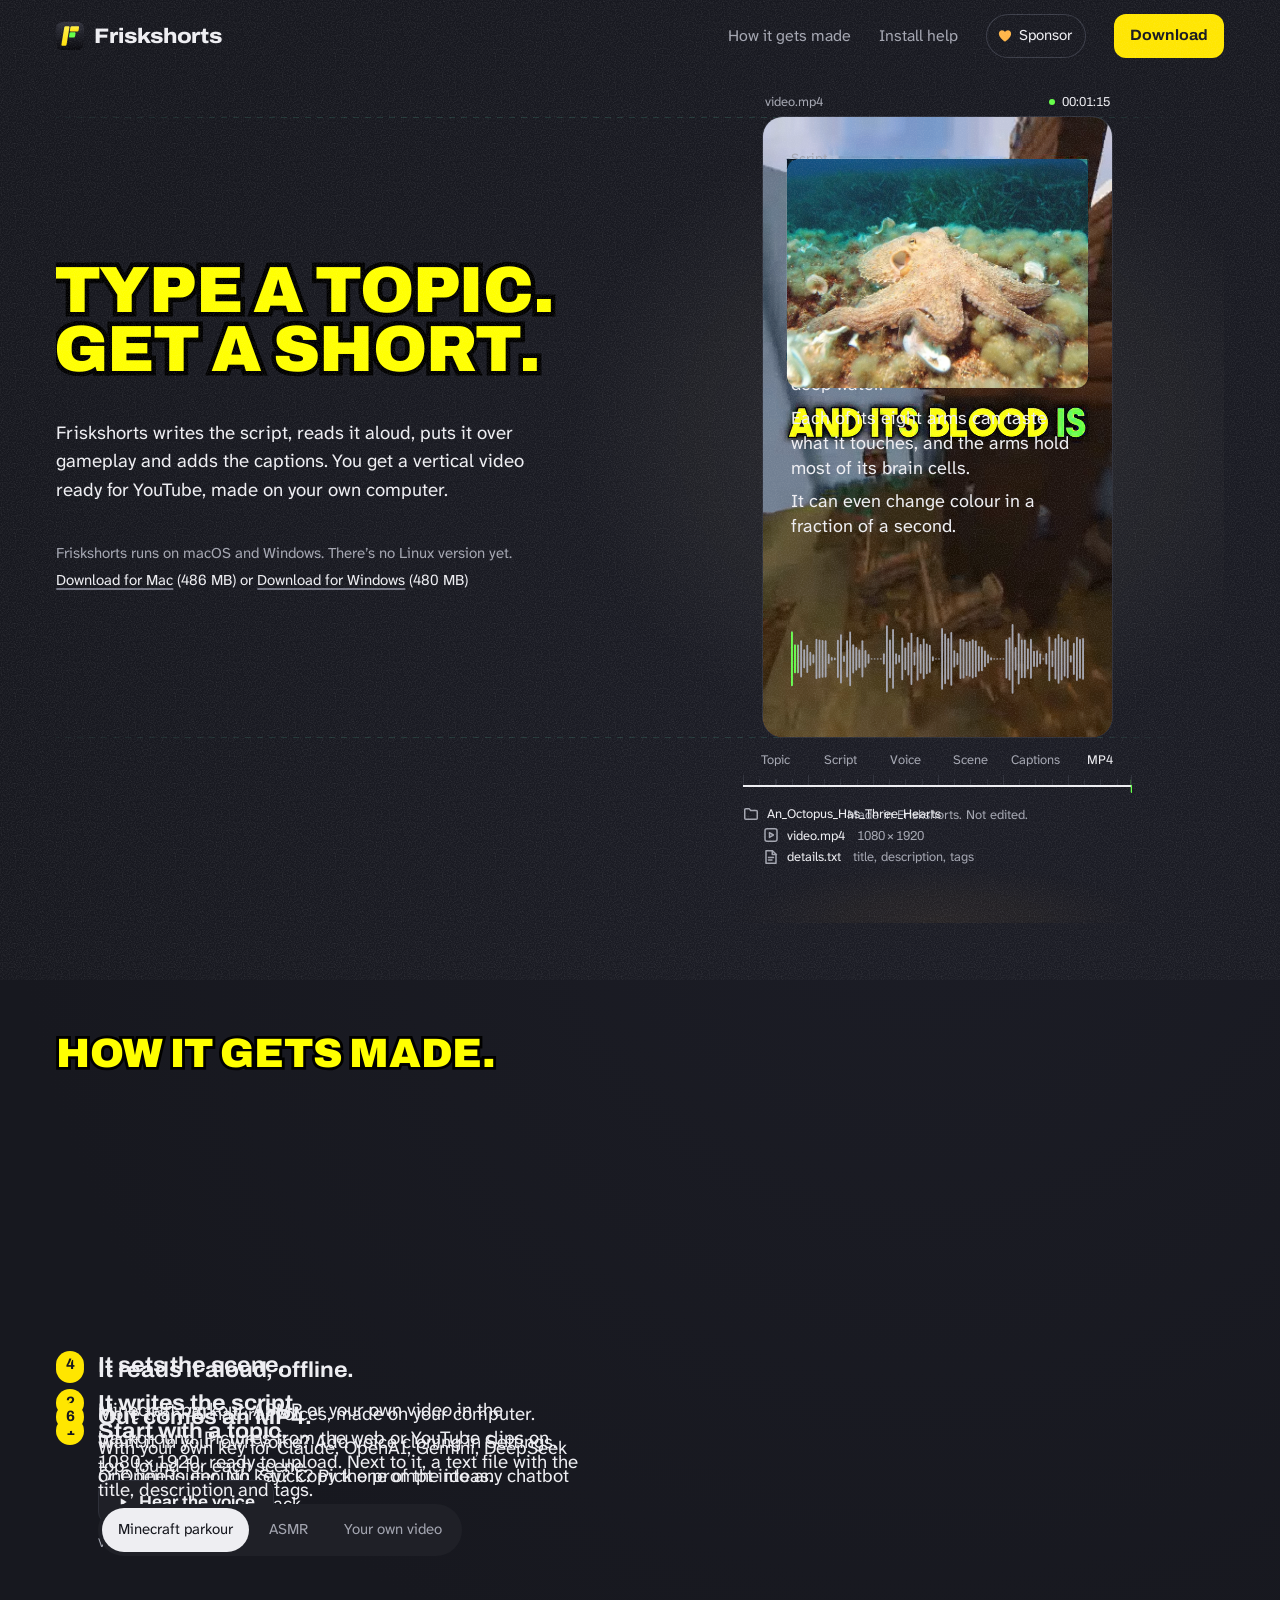
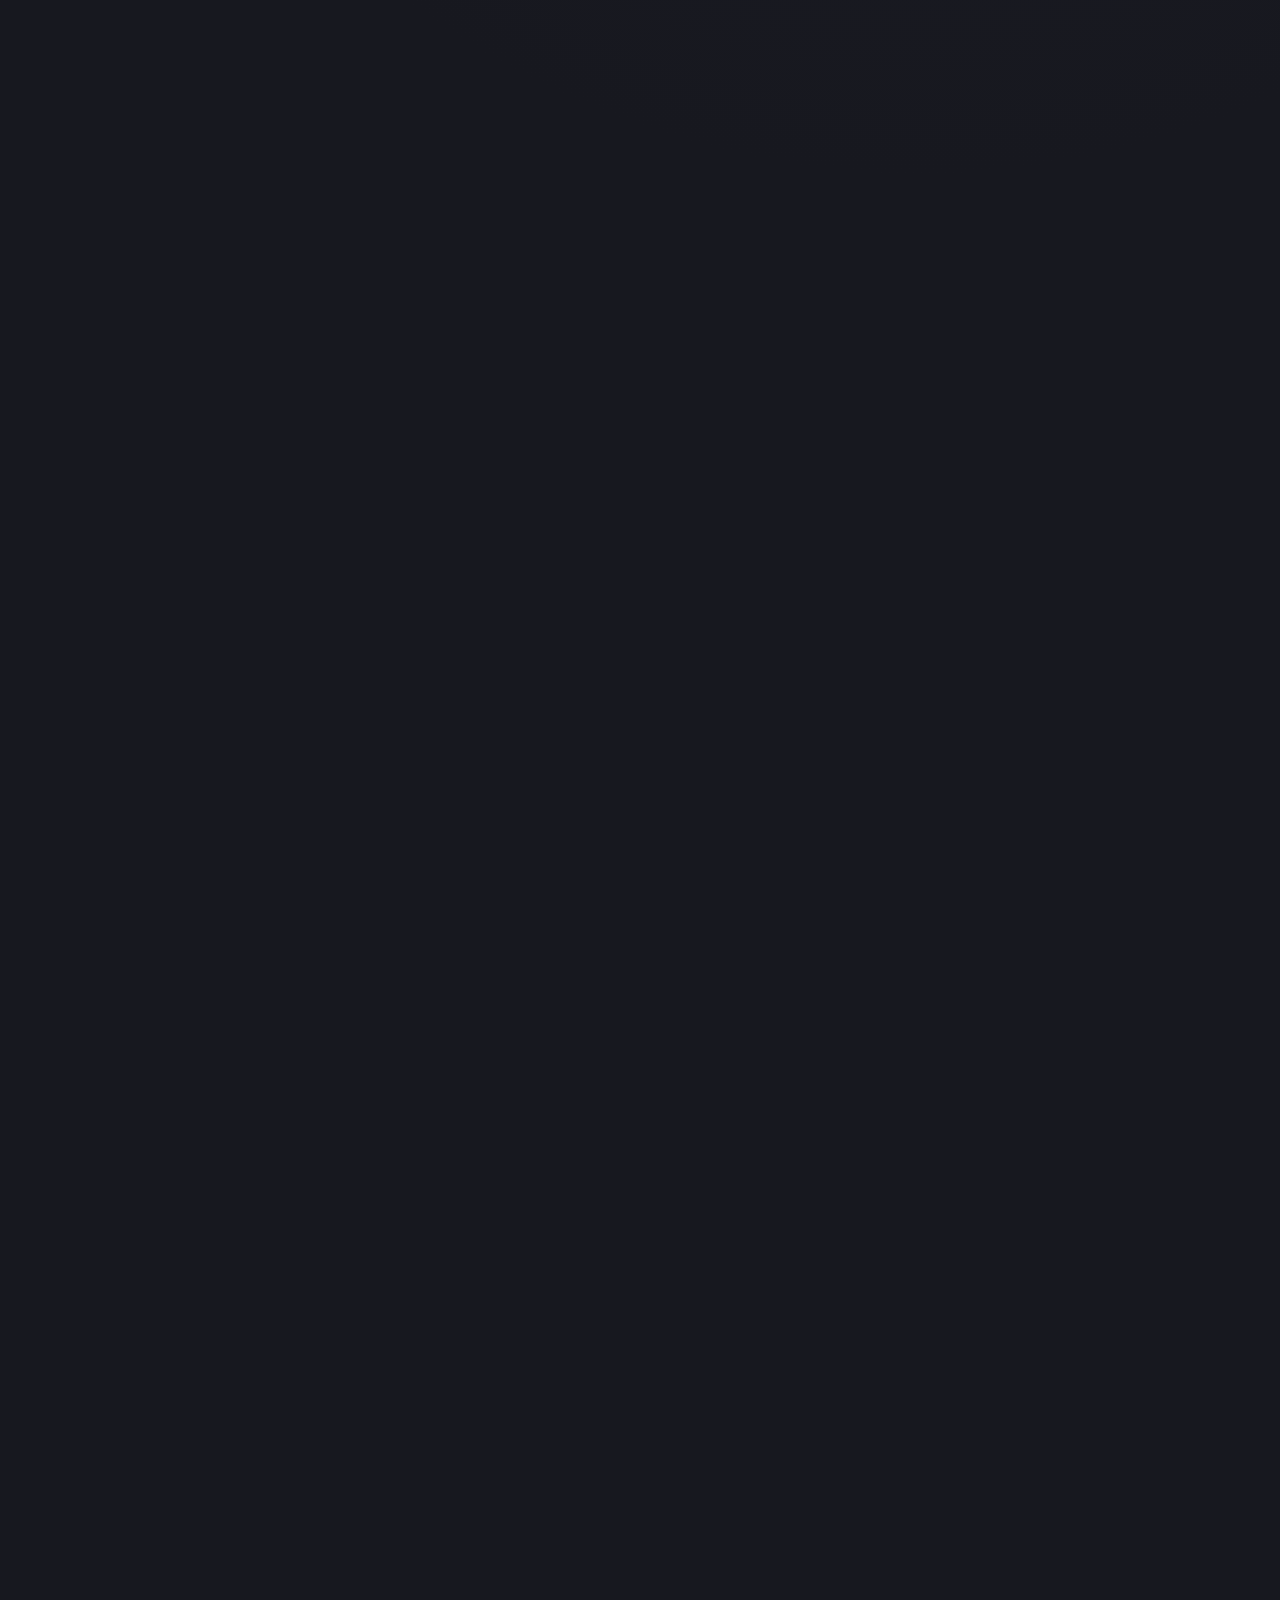
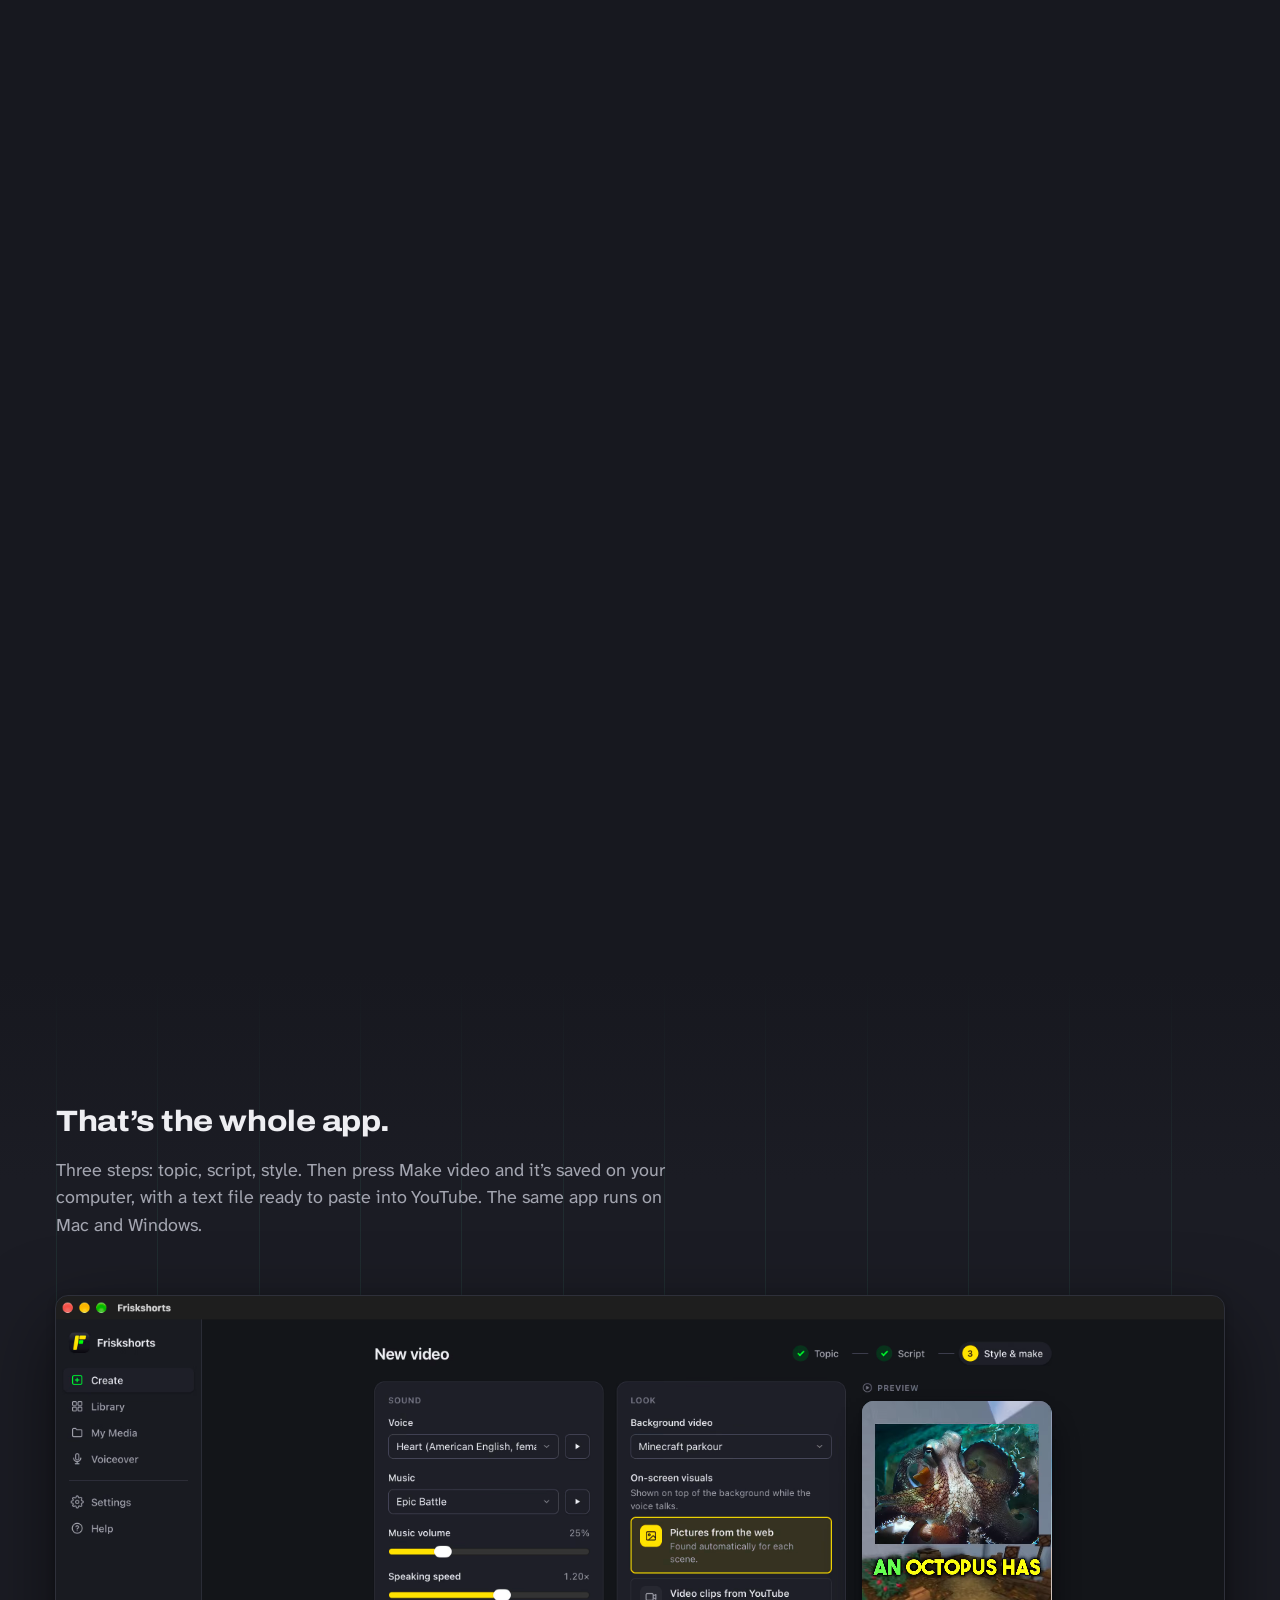
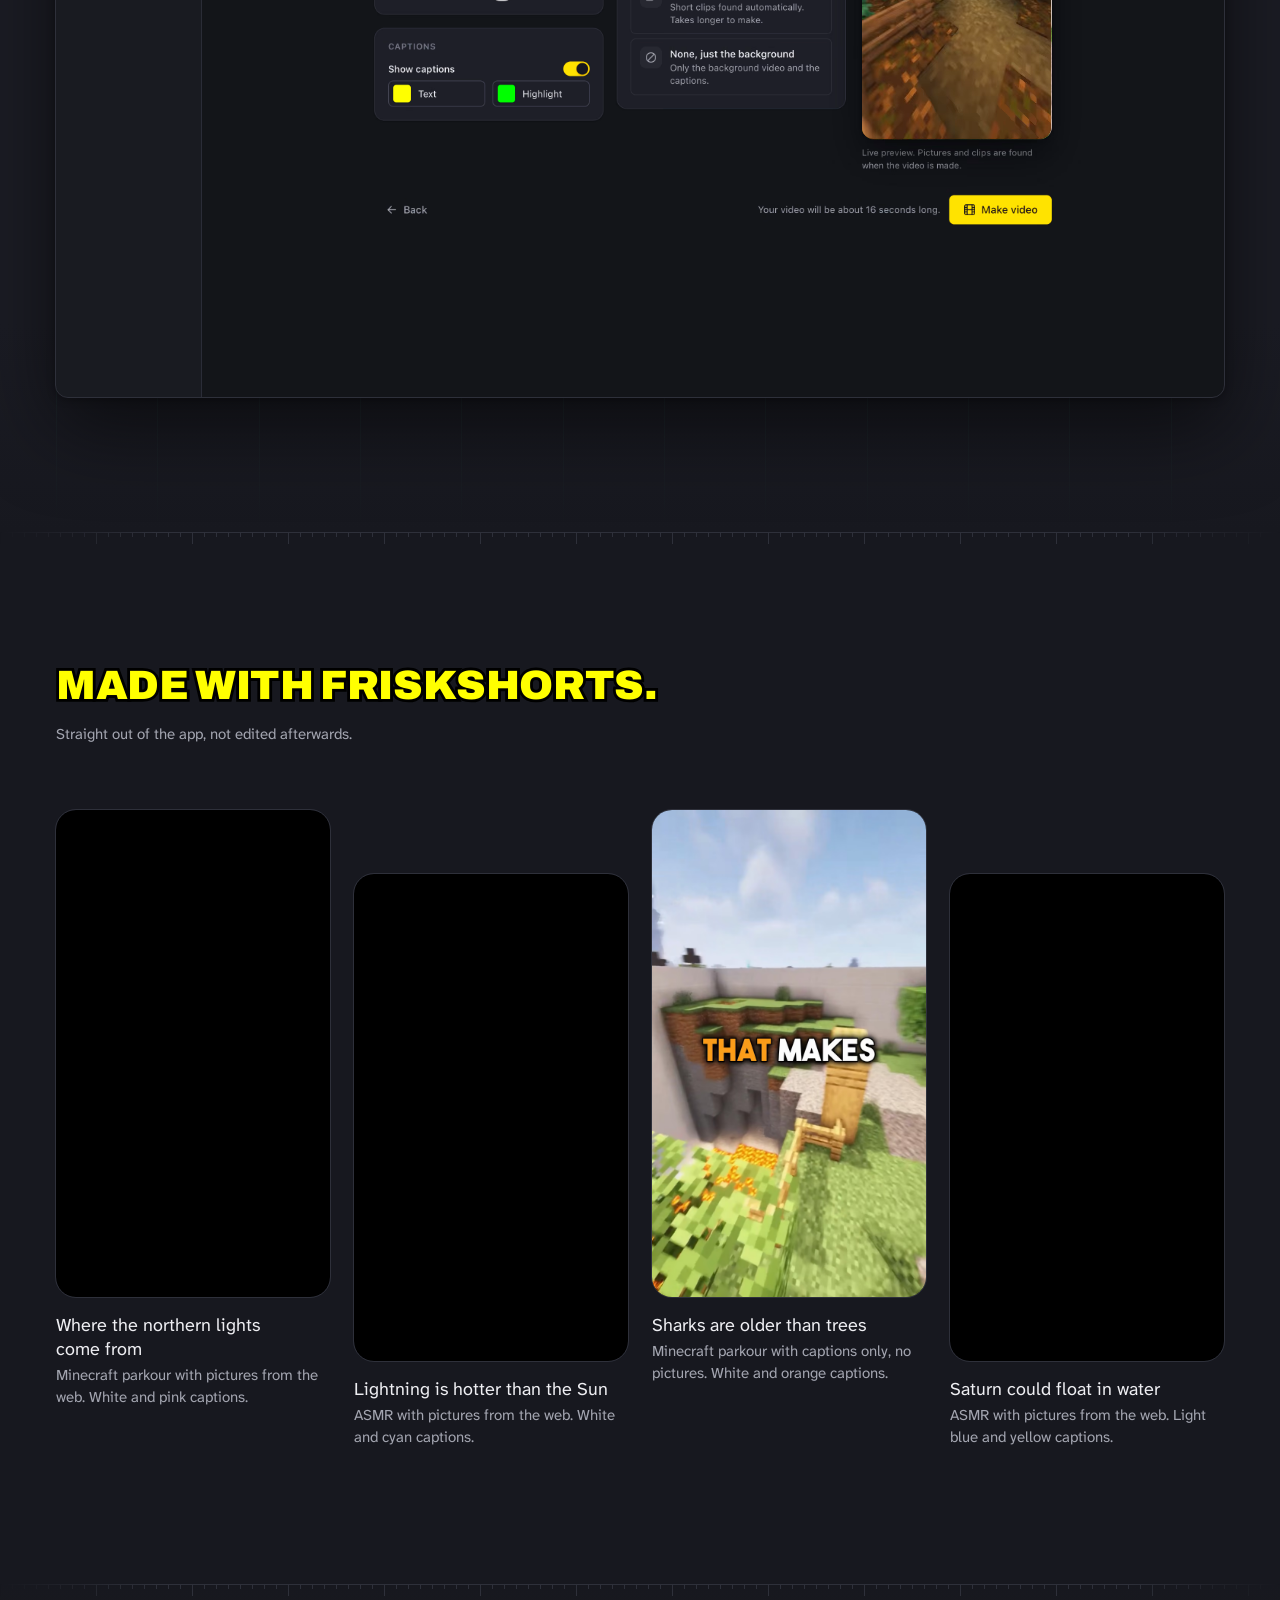
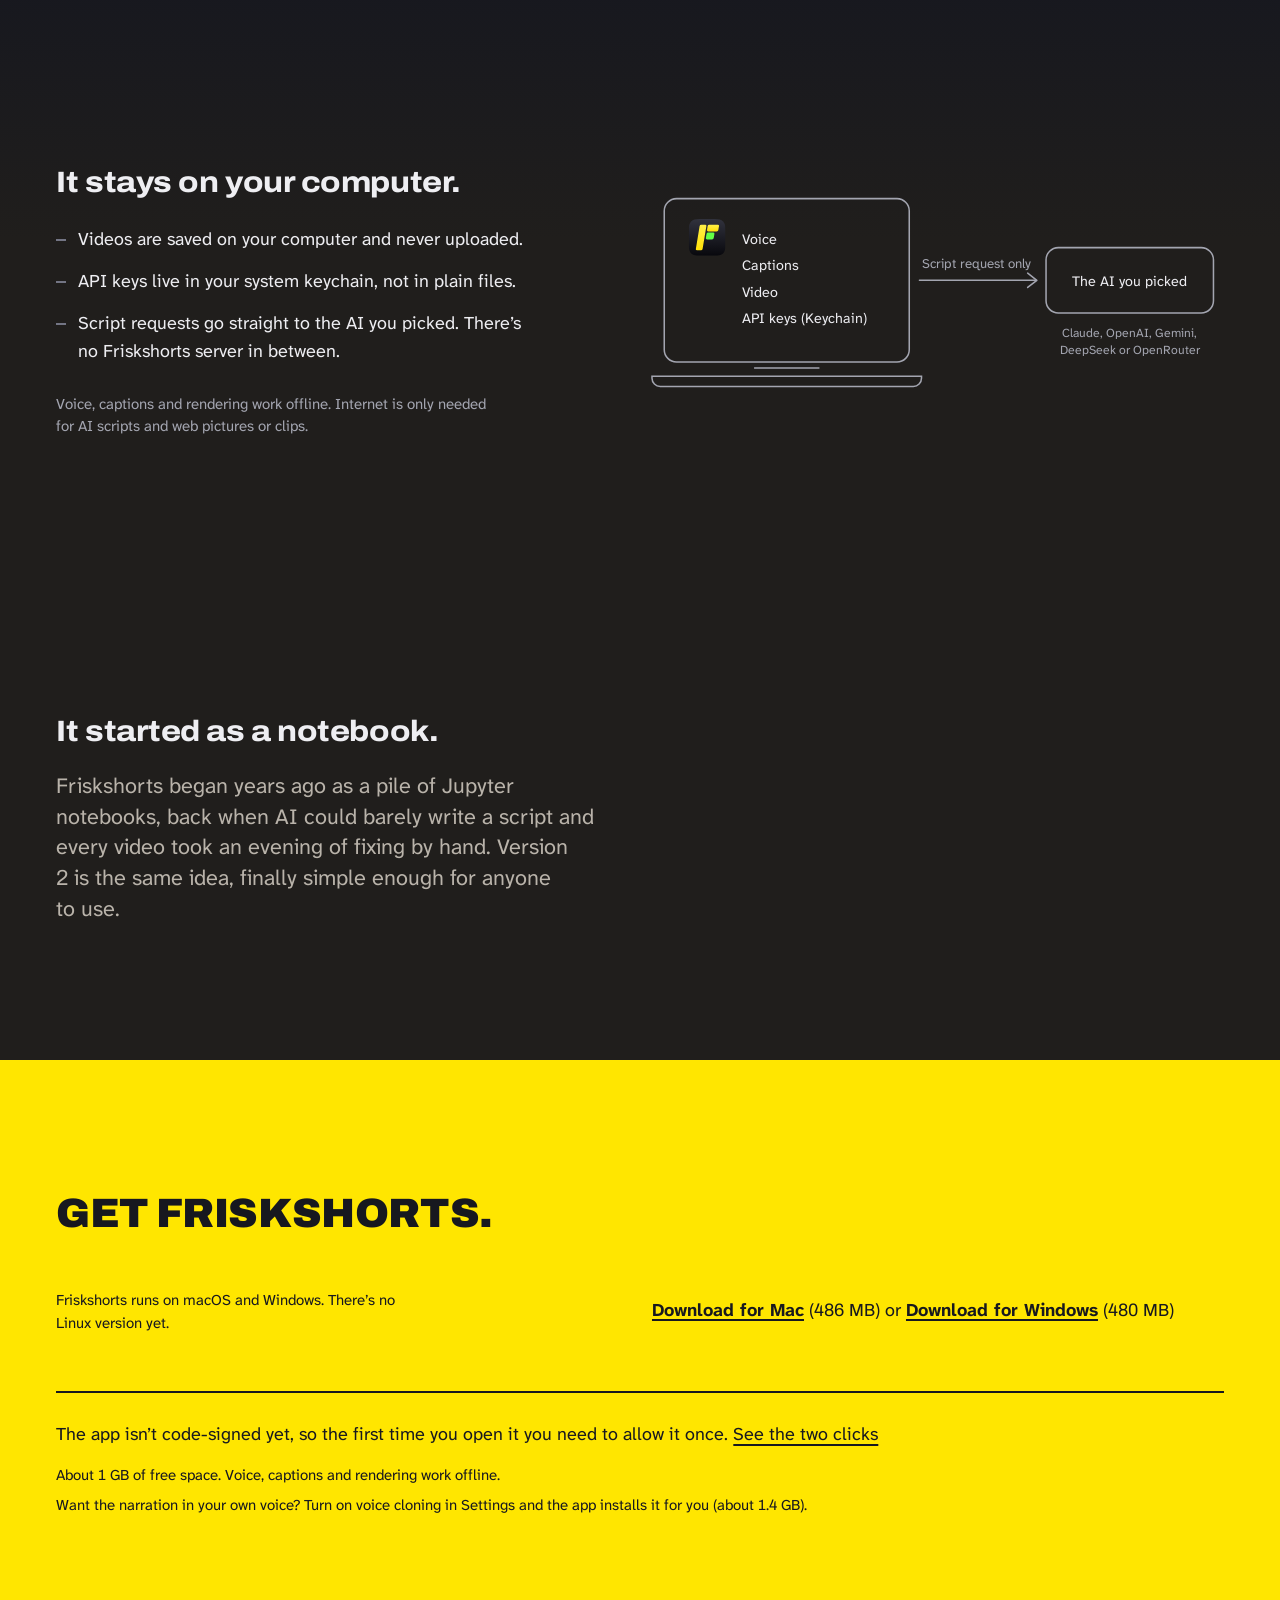
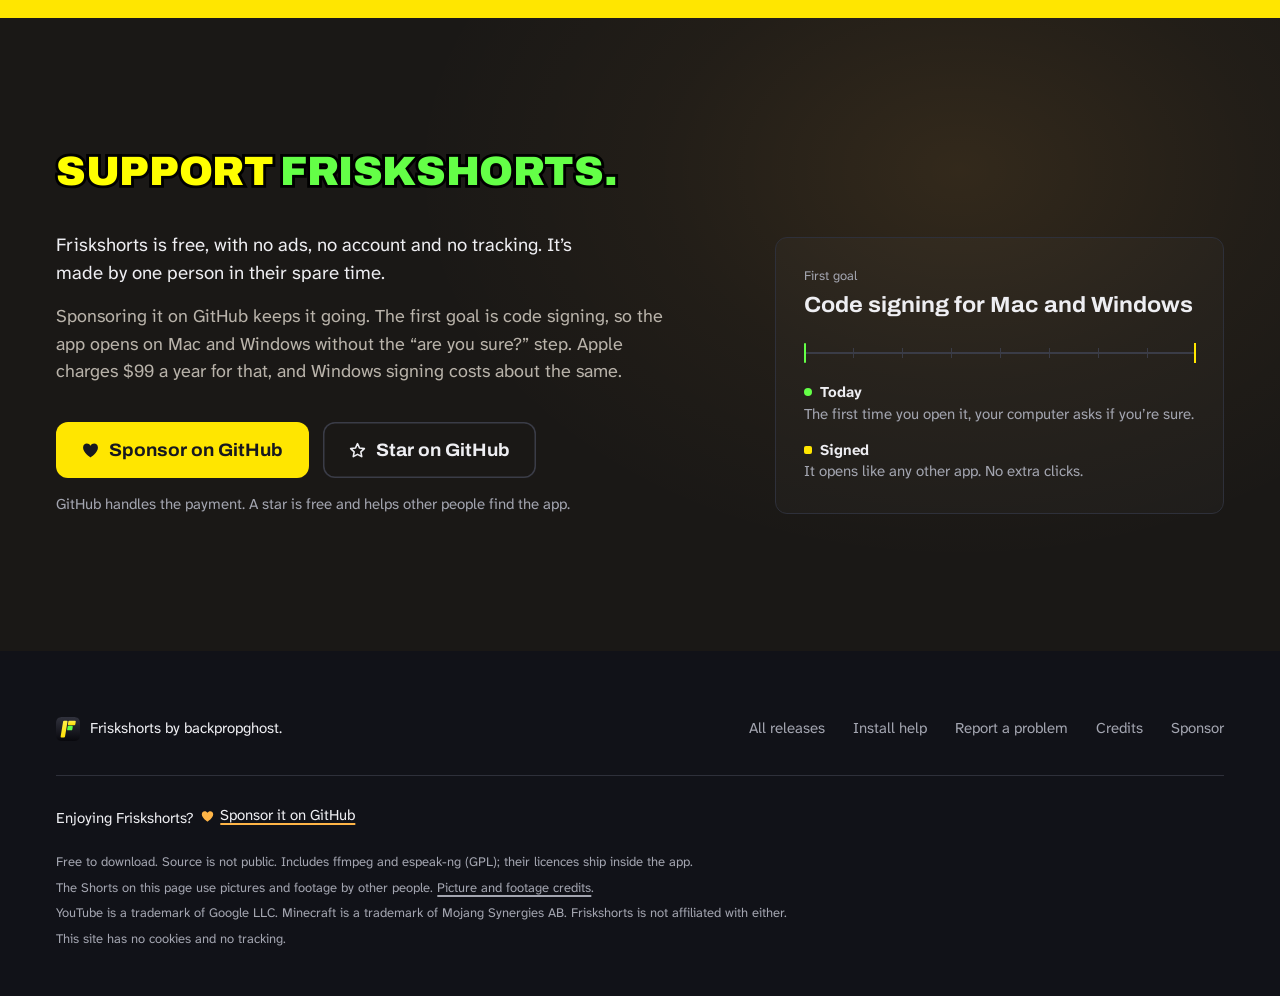
==== commit 71ed71e9: "Site: laptop proportions (smaller hero, 1200px grid, section captions a step down) - Hero caption cl" ====
--- a/site/index.html
+++ b/site/index.html
@@ -383,8 +383,8 @@
 
 <section class="sup" id="support" aria-labelledby="support-title">
   <div class="sup-in">
+    <h2 class="caption cap-l" id="support-title" data-burn="in"><span class="w">Support</span> <span class="w">Friskshorts.</span></h2>
     <div class="sup-text">
-      <h2 class="caption cap-l" id="support-title" data-burn="in"><span class="w">Support</span> <span class="w">Friskshorts.</span></h2>
       <p class="sup-lede">Friskshorts is free, with no ads, no account and no tracking. It’s made by one person in their spare time.</p>
       <p class="sup-body">Sponsoring it on GitHub keeps it going. The first goal is code signing, so the app opens on Mac and Windows without the “are you sure?” step. Apple charges $99 a year for that, and Windows signing costs about the same.</p>
       <div class="sup-ctas">
--- a/site/css/site.css
+++ b/site/css/site.css
@@ -82,11 +82,13 @@
     --f-cap: "Archivo", "Archivo Fallback", sans-serif;
     --f-body: "Atkinson Hyperlegible Next", "Atkinson Fallback", sans-serif;
 
-    /* One ratio, 1.333 (a fourth), from 18 px body. Values at 1440 wide: 18, 21 (half step), 32, 42.7, 76, 101. */
-    --fs-cap-xl: clamp(52px, 7vw, 108px);
-    --fs-cap-l: clamp(40px, 5.27vw, 88px);
-    --fs-h2: clamp(30px, 2.96vw, 50px);
-    --fs-h3: clamp(22px, 2.22vw, 34px);
+    /* Steps of about 1.333 (a fourth) from 18 px body; the hero sits one and a half steps above the section captions.
+       Values at a 1512 x 945 laptop window: 18, 21 (lede), 25.7 (h3), 34.8 (h2), 48.4 (caption-L), 77 (caption-XL).
+       The hero size is capped by width AND height so it never takes more than about half the content width. */
+    --fs-cap-xl: clamp(52px, min(5.1vw, 8.6svh), 80px);
+    --fs-cap-l: clamp(36px, 3.2vw, 50px);
+    --fs-h2: clamp(28px, 2.3vw, 38px);
+    --fs-h3: clamp(21px, 1.7vw, 26px);
     --fs-body-l: clamp(18px, 1.46vw, 22px);
     --fs-body: 18px;
     --fs-small: 15px;
@@ -97,7 +99,7 @@
     --ease-std: cubic-bezier(.2, 0, 0, 1);
     --t-pop: 140ms; --t-ui: 160ms; --t-dim: 200ms; --t-drop: 560ms; --t-rewind: 420ms;
 
-    --maxw: 1440px;
+    --maxw: 1200px;
     --gut: 24px;
     --m: clamp(24px, 4.4vw, 64px);
     --sec-pad: clamp(96px, 15svh, 176px);
@@ -114,6 +116,7 @@
       --m: max(16px, env(safe-area-inset-left), env(safe-area-inset-right));
       --fs-body: 17px;
       --fs-cap-xl: 11.4vw; /* "TYPE A TOPIC." stays on one line down to 320 px */
+      --fs-cap-l: 40px; --fs-h2: 30px; --fs-h3: 22px; /* phones keep the v2 sizes */
       --nav-h: 56px;
     }
   }
@@ -298,7 +301,7 @@
   }
   .hero h1 { margin-bottom: 40px; margin-left: -.04em; }
   .hero h1 .ln { display: block; white-space: nowrap; }
-  .hero-sub { font-size: var(--fs-body-l); line-height: 1.5; max-width: 30em; color: var(--text); }
+  .hero-sub { font-size: var(--fs-body-l); line-height: 1.5; max-width: 27em; color: var(--text); }
   .dl-hero { margin-top: 40px; display: grid; justify-items: start; gap: 12px; }
   .dl-note, .dl-after { font-size: var(--fs-small); color: var(--muted); }
   .dl-alt { font-size: var(--fs-small); }
@@ -307,14 +310,17 @@
   .dl-hero .dl-alt { margin-top: -8px; }
 
   .frame-col {
-    grid-column: 9 / 13; grid-row: 1 / 3;
+    grid-column: 8 / 13; grid-row: 1 / 3;
     padding-top: calc(var(--band-top) - var(--nav-h));
   }
-  /* The band hugs the right edge of the grid, so the ruler ends exactly under the nav's Download button. */
+  /* Below 1440 the frame is height-limited and small, so give it one more column to centre in;
+     otherwise the gap between text and frame grows to about 280 px at 1280 x 800. */
+  @media (min-width: 1024px) and (max-width: 1439px) { .frame-col { grid-column: 7 / 13; } }
+  /* The band is centred in columns 8-12, so headline and frame read as one composition at every laptop size. */
   .band {
     position: sticky; top: var(--band-top);
     display: flex; flex-direction: column; align-items: center;
-    width: var(--ruler-w); margin-left: auto;
+    width: var(--ruler-w); margin-inline: auto;
     z-index: 2;
   }
   .run { grid-column: 1 / 8; grid-row: 2; }
@@ -876,16 +882,17 @@
   }
   .sup-in {
     width: min(var(--maxw), 100% - 2 * var(--m)); margin-inline: auto; position: relative;
-    display: grid; grid-template-columns: repeat(12, minmax(0, 1fr)); column-gap: var(--gut); row-gap: 64px; align-items: center;
-  }
+    display: grid; grid-template-columns: repeat(12, minmax(0, 1fr)); column-gap: var(--gut); row-gap: 40px; align-items: start;
+  }
+  .sup-in > h2 { grid-column: 1 / 13; }
   .sup-text { grid-column: 1 / 8; }
-  .sup-lede { margin-top: 36px; font-size: var(--fs-body-l); line-height: 1.5; max-width: 30em; color: var(--text); }
+  .sup-lede { margin-top: 0; font-size: var(--fs-body-l); line-height: 1.5; max-width: 30em; color: var(--text); }
   .sup-body { margin-top: 16px; max-width: 34em; color: #B9B3AA; }
   .sup-ctas { margin-top: 36px; display: flex; flex-wrap: wrap; gap: 12px 14px; }
   .sup-ctas .glyph { color: currentColor; }
   .sup-note { margin-top: 16px; }
   .goal {
-    grid-column: 9 / 13; position: relative;
+    grid-column: 8 / 13; margin-left: var(--gut); position: relative; margin-top: 6px;
     background: rgb(255 255 255 / .025); border: 1px solid var(--line); border-radius: 12px;
     padding: 28px 28px 30px;
   }
@@ -905,7 +912,7 @@
   .goal-steps li:last-child .goal-l::before { content: ""; display: inline-block; width: 8px; height: 8px; border-radius: 2px; background: var(--brand-yellow); margin-right: 8px; vertical-align: .05em; }
   @media (max-width: 1023px) {
     .sup-text, .goal { grid-column: 1 / 13; }
-    .goal { max-width: 460px; }
+    .goal { max-width: 460px; margin-left: 0; margin-top: 16px; }
   }
   @media (max-width: 639px) {
     .sup-ctas .btn { width: 100%; }
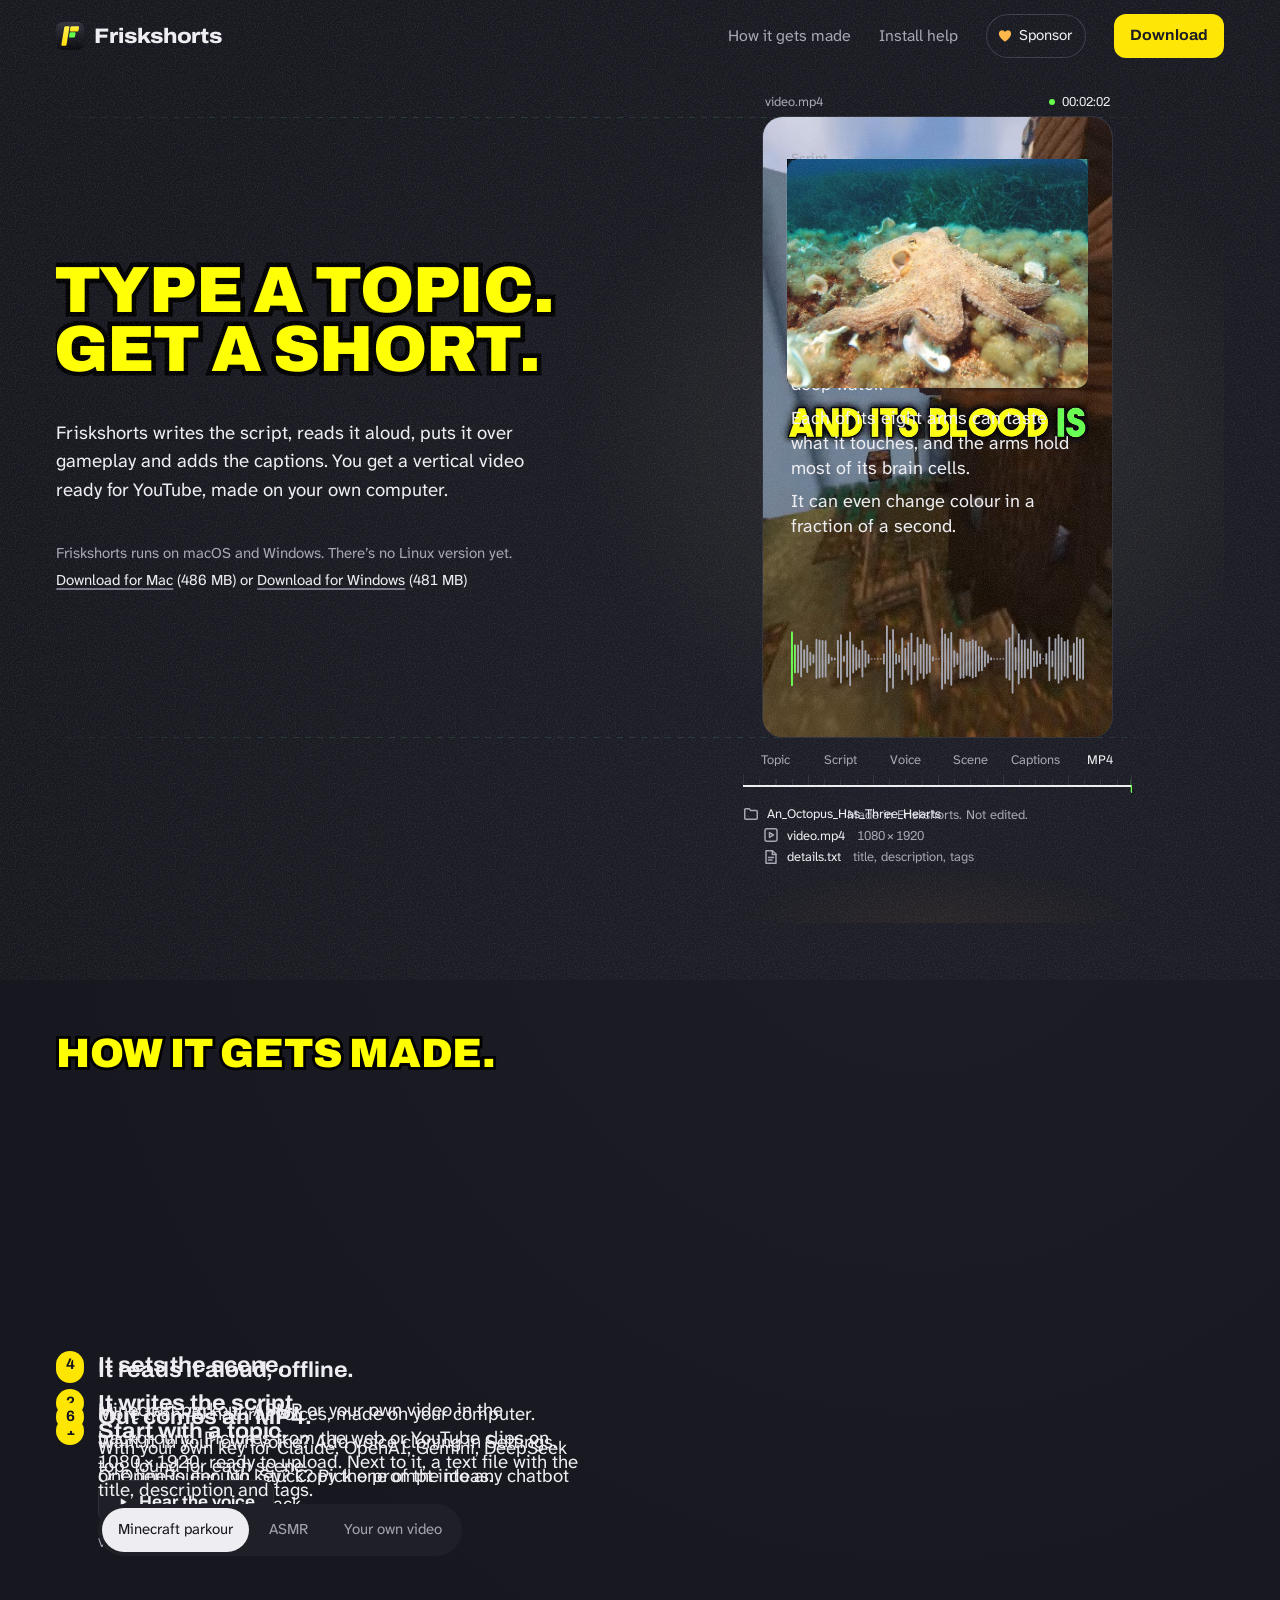
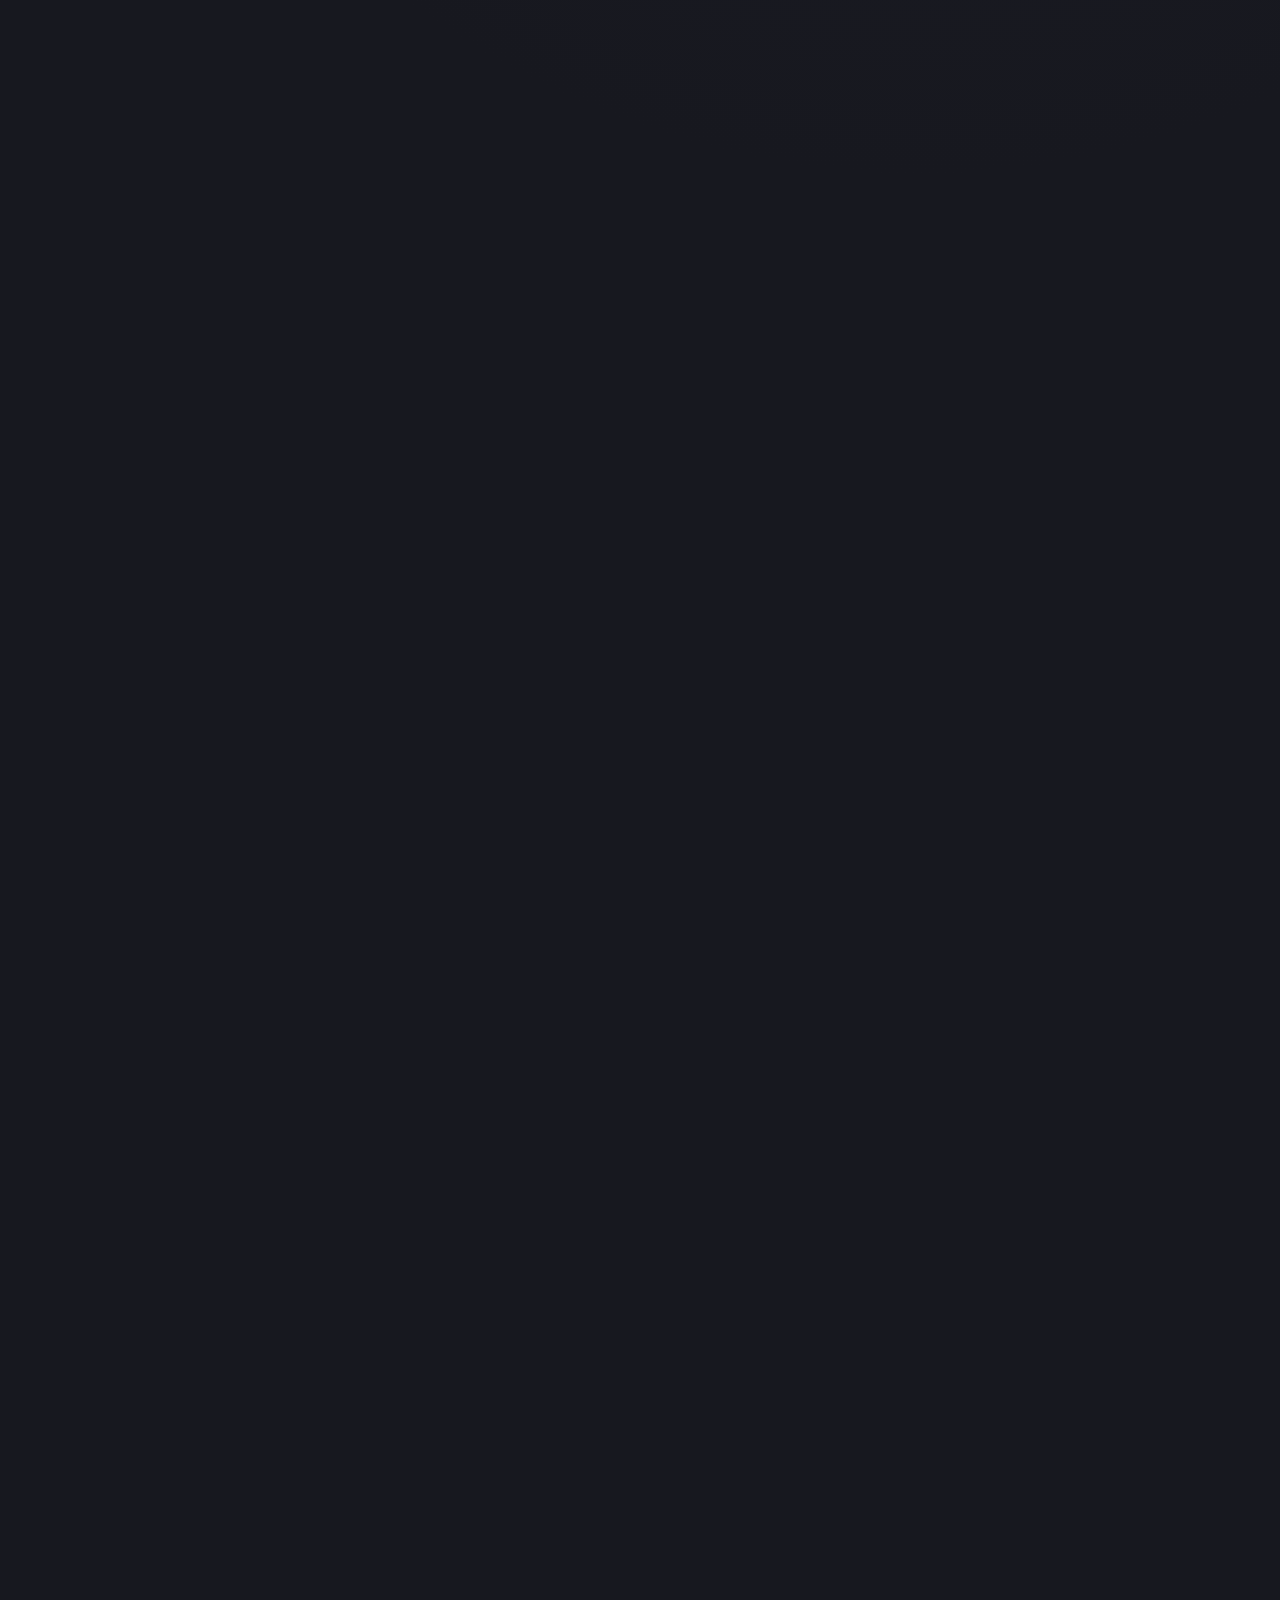
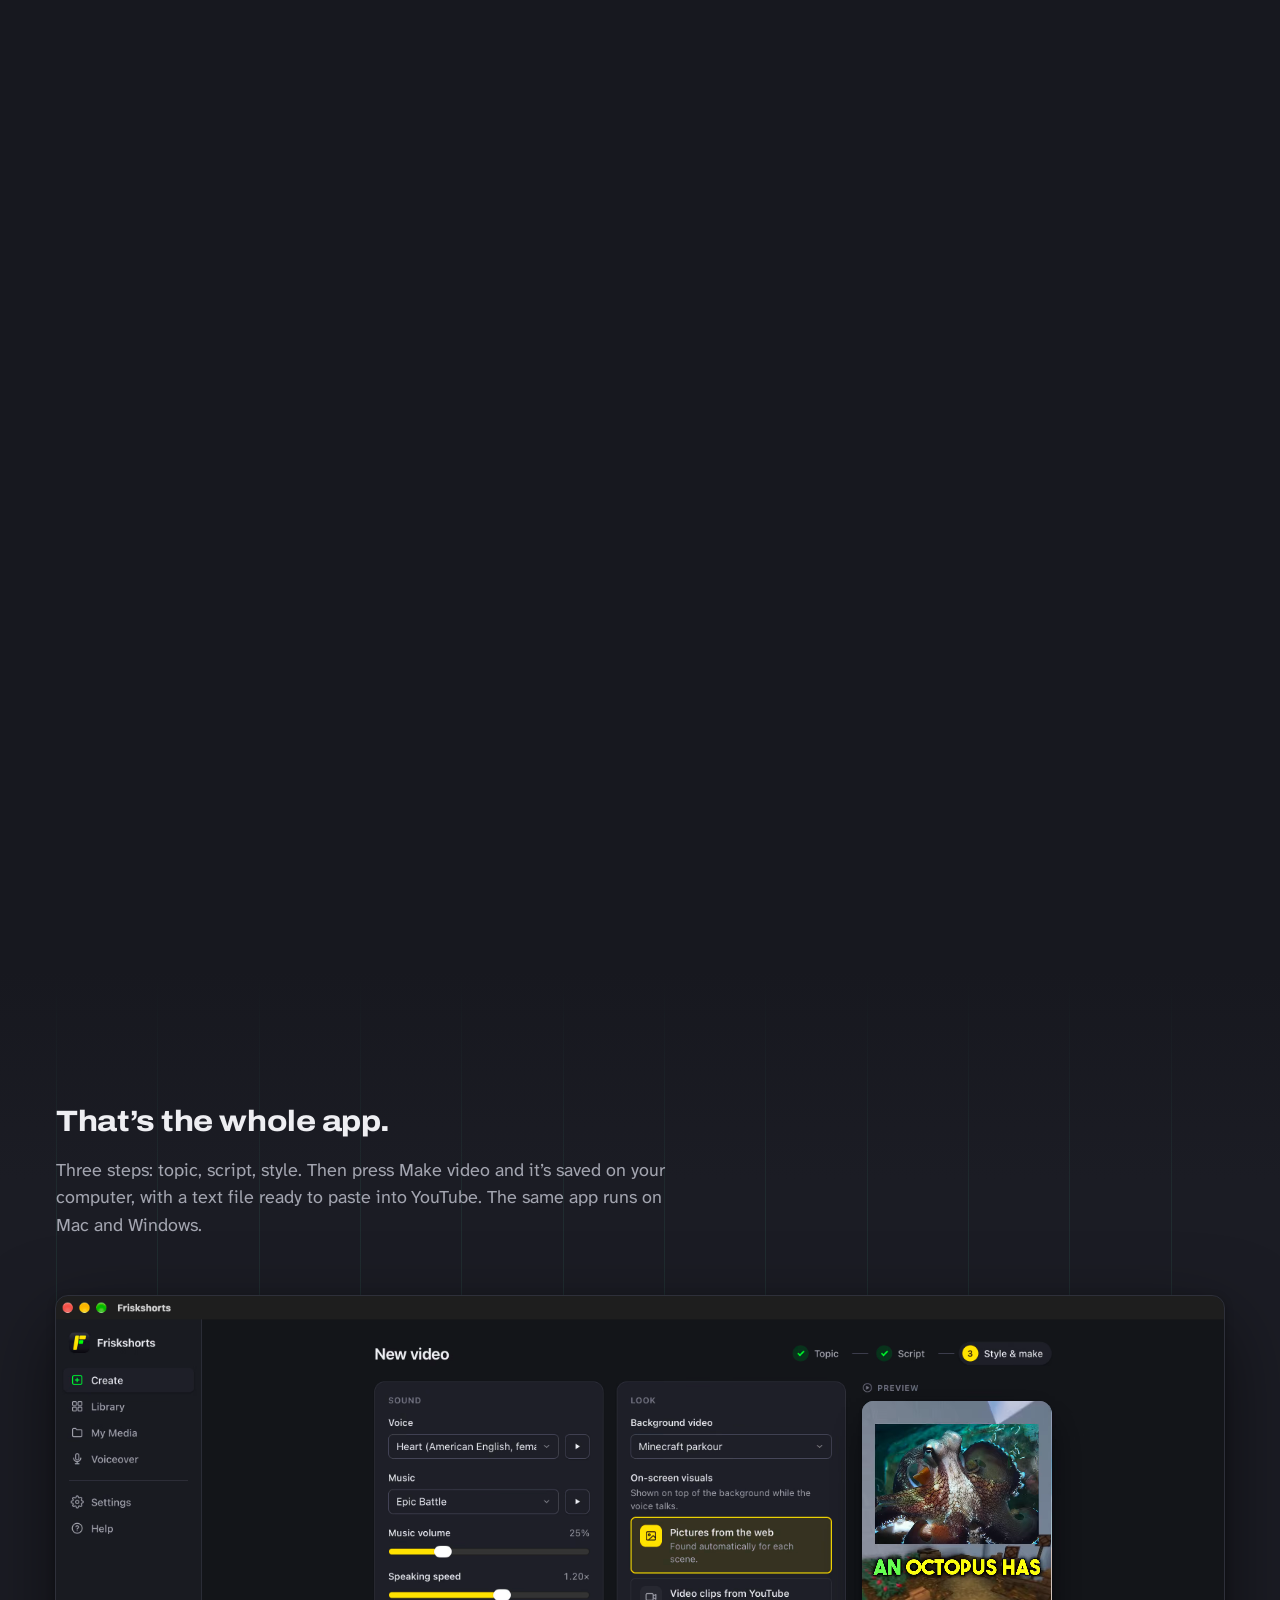
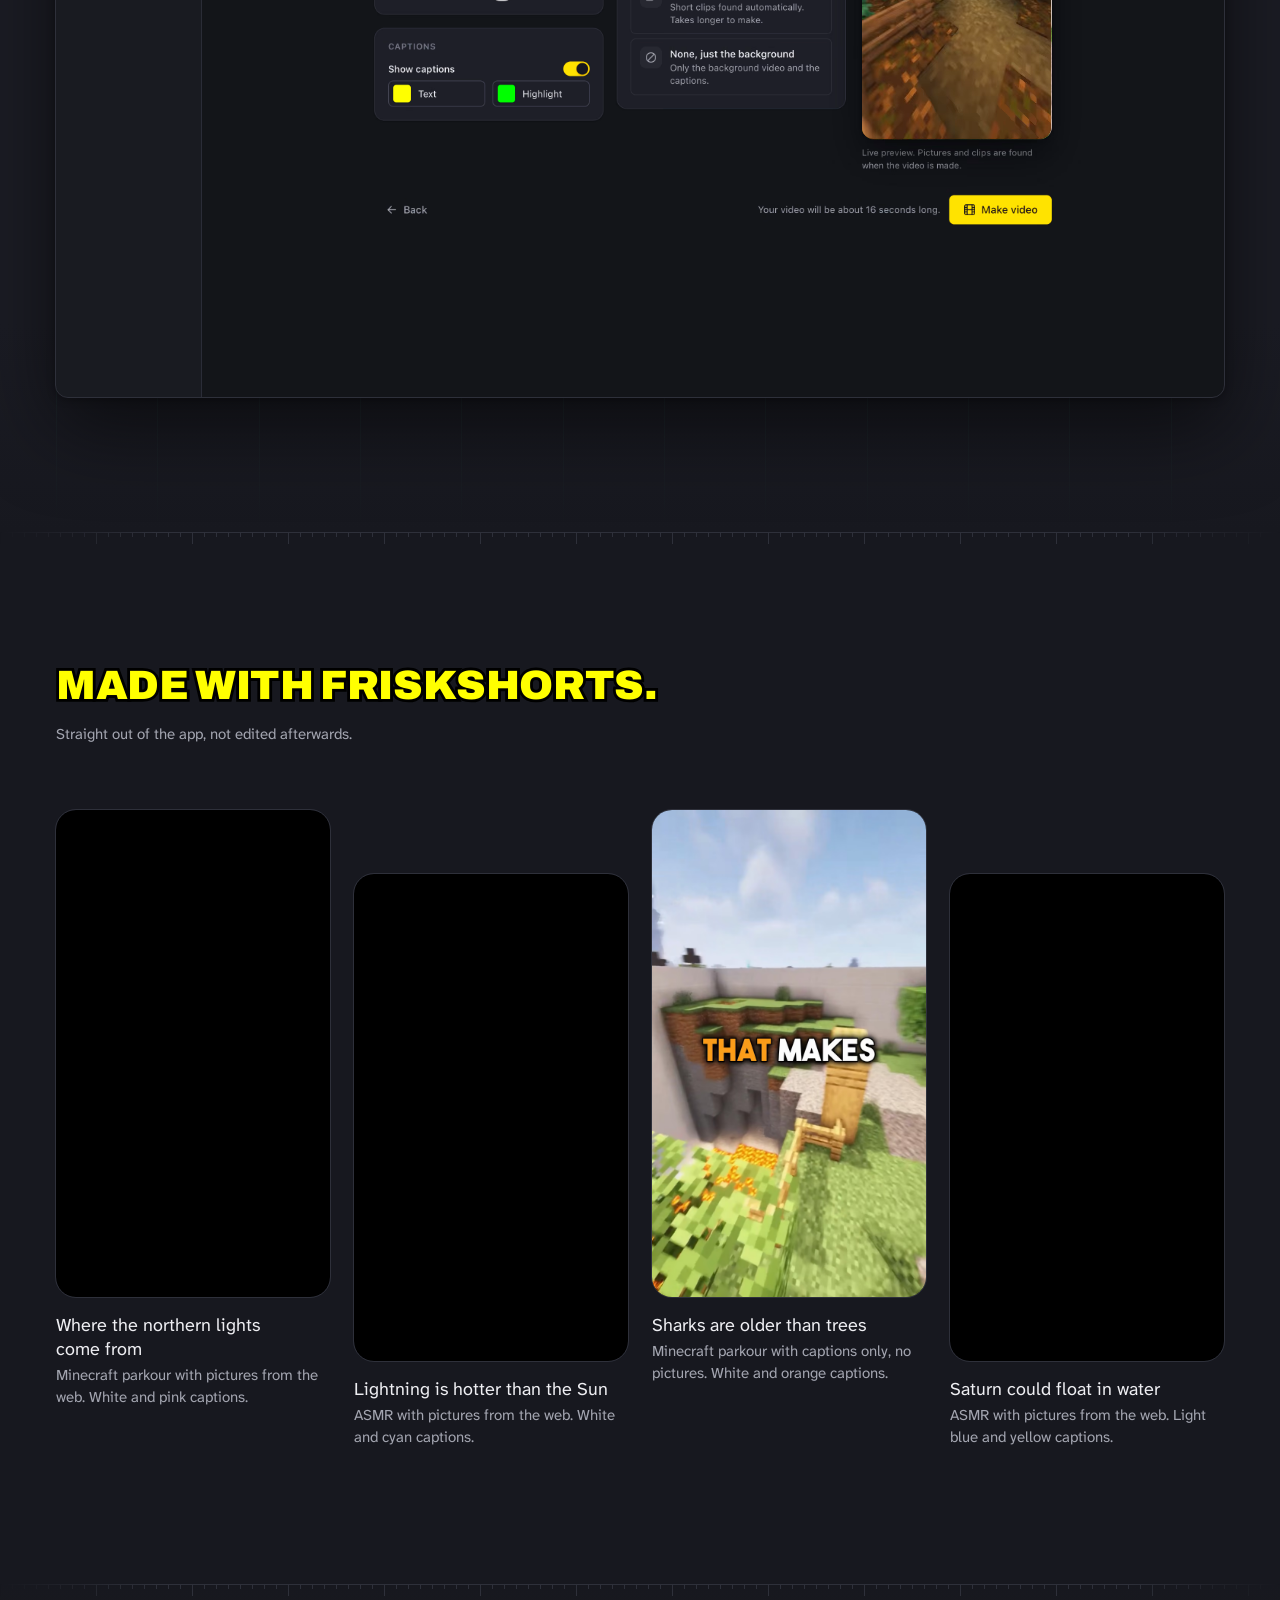
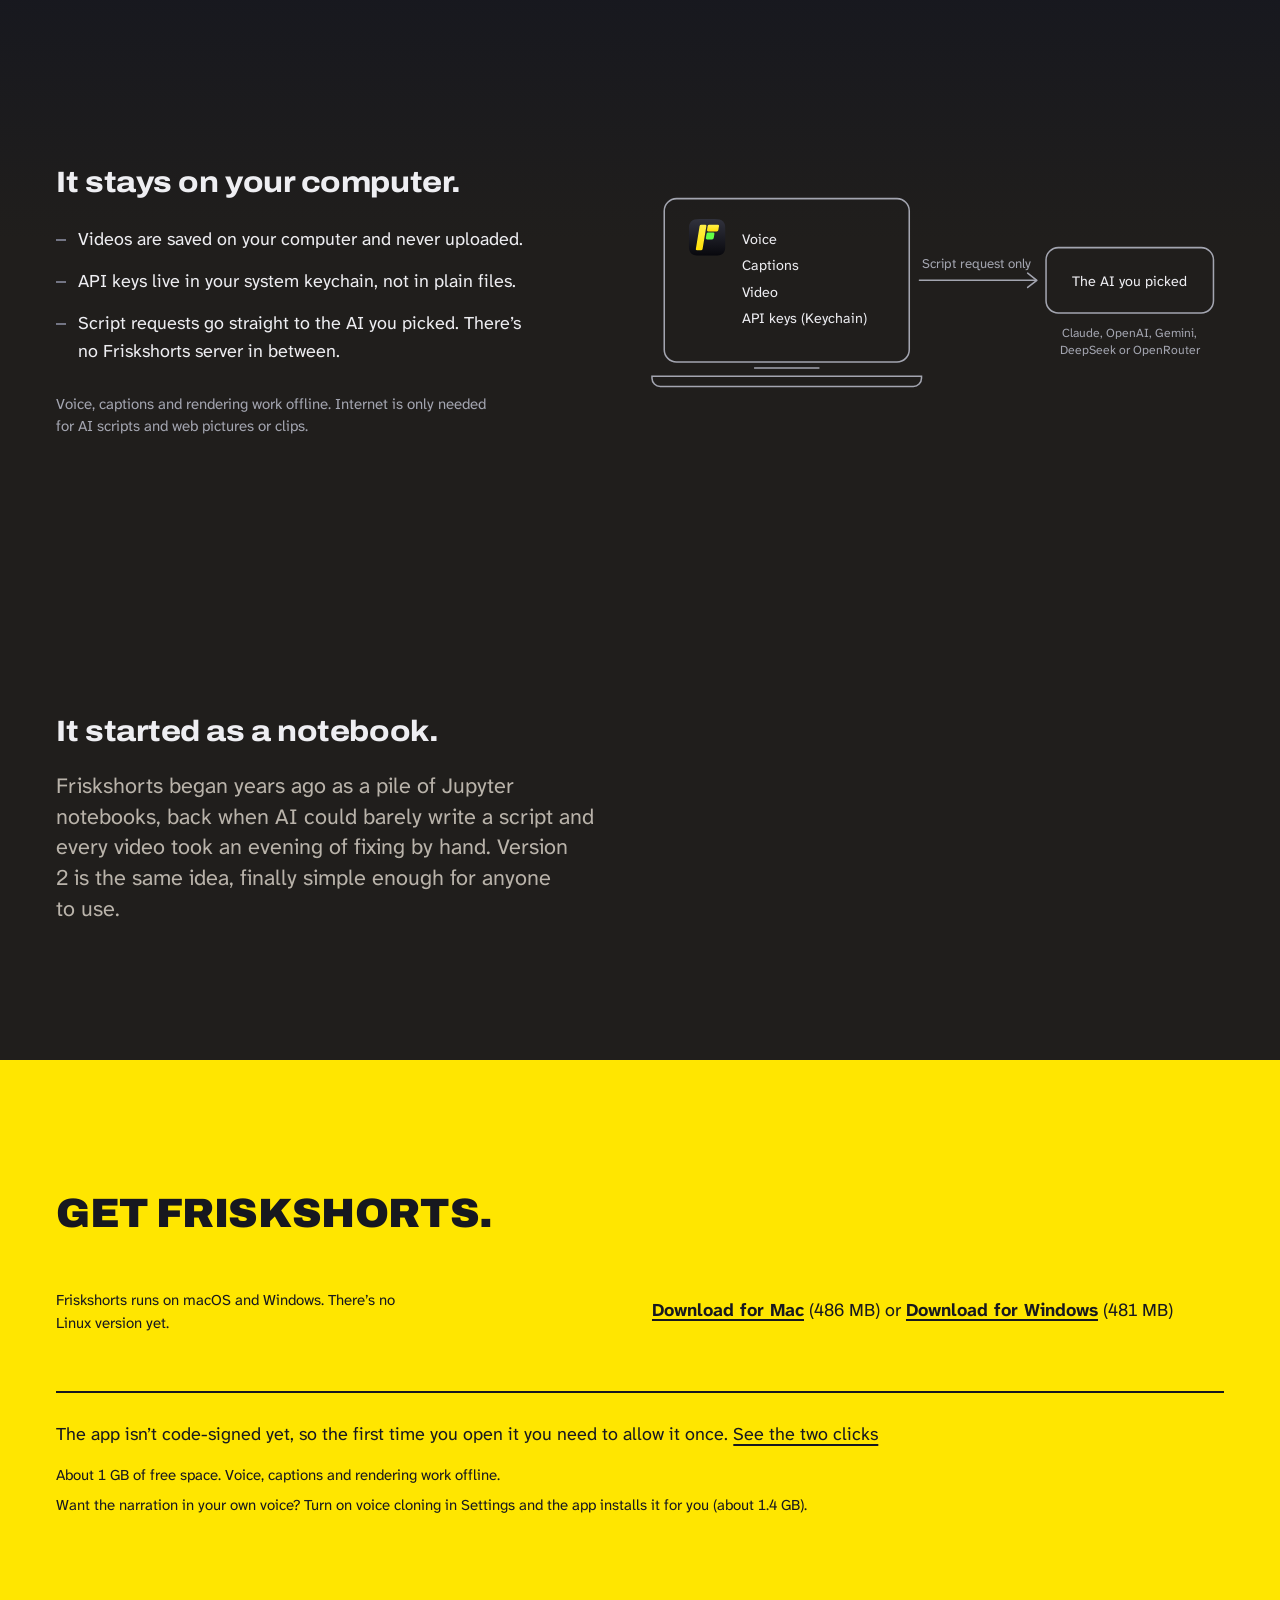
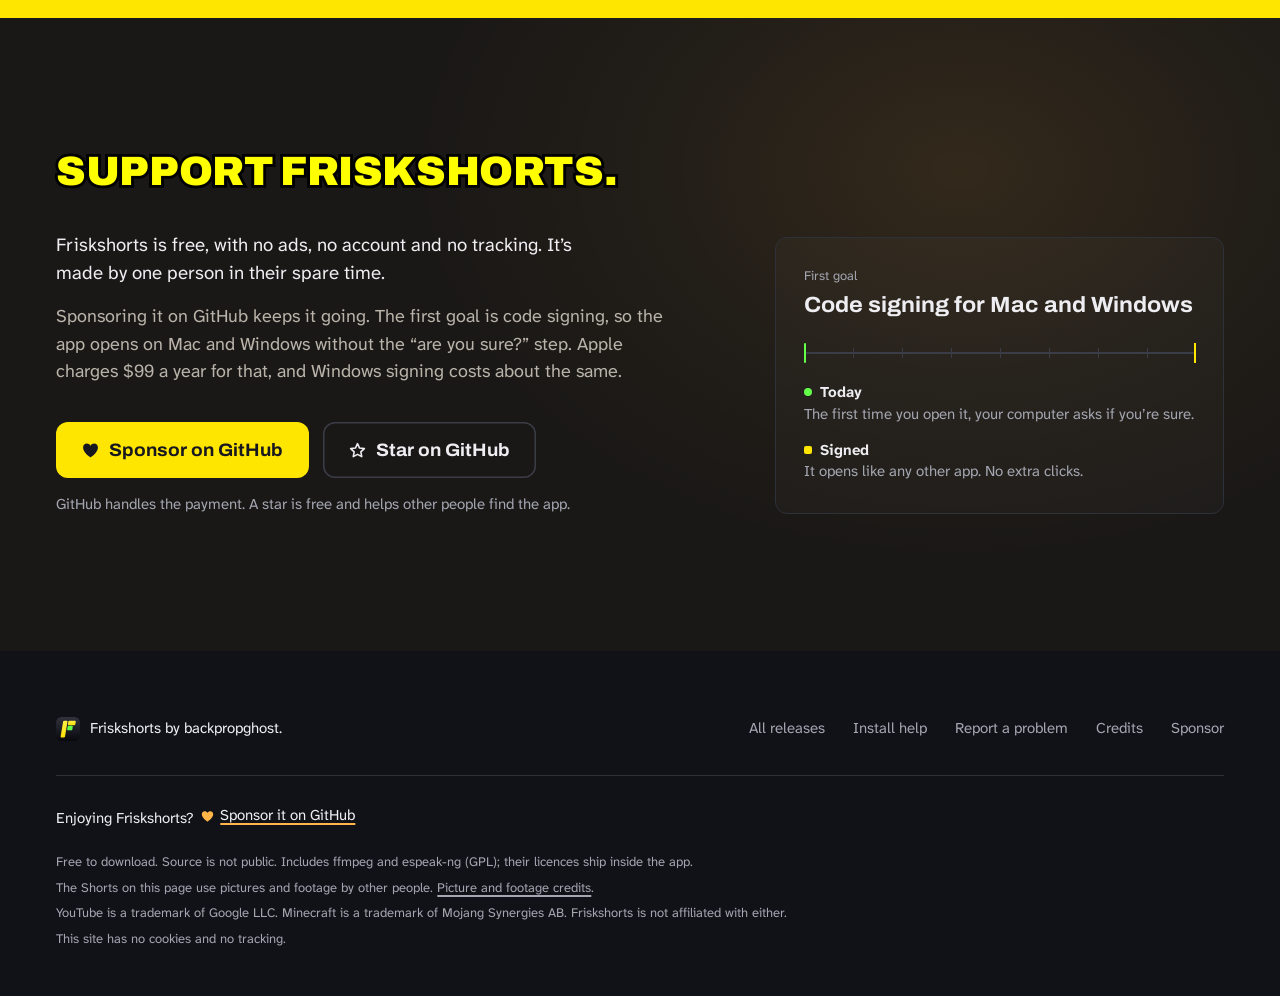
==== commit 2e06f27d: "Point downloads at 2.1.2" ====
--- a/site/index.html
+++ b/site/index.html
@@ -26,10 +26,10 @@
 <link rel="apple-touch-icon" href="img/apple-touch-icon.png">
 <link rel="manifest" href="site.webmanifest">
 <link rel="preload" href="fonts/archivo.woff2" as="font" type="font/woff2" crossorigin>
-<link rel="stylesheet" href="css/site.css?v=2.1.1">
+<link rel="stylesheet" href="css/site.css?v=2.1.2">
 <script>document.documentElement.classList.replace("no-js","js")</script>
-<script type="module" src="js/site.js?v=2.1.1"></script>
-<script type="application/json" id="release">{"version":"2.1.1","mac":"https://github.com/backpropghost/Friskshorts/releases/download/v2.1.1/Friskshorts-2.1.1-macos-arm64.dmg","macSize":"486 MB","win":"https://github.com/backpropghost/Friskshorts/releases/download/v2.1.1/Friskshorts-2.1.1-windows-x64-setup.exe","winSize":"480 MB","all":"https://github.com/backpropghost/Friskshorts/releases/latest"}</script>
+<script type="module" src="js/site.js?v=2.1.2"></script>
+<script type="application/json" id="release">{"version":"2.1.2","mac":"https://github.com/backpropghost/Friskshorts/releases/download/v2.1.2/Friskshorts-2.1.2-macos-arm64.dmg","macSize":"486 MB","win":"https://github.com/backpropghost/Friskshorts/releases/download/v2.1.2/Friskshorts-2.1.2-windows-x64-setup.exe","winSize":"481 MB","all":"https://github.com/backpropghost/Friskshorts/releases/latest"}</script>
 </head>
 <body>
 <a class="skip" href="#download">Skip to download</a>
@@ -54,7 +54,7 @@
     <h1 class="caption cap-xl" id="hero-title" data-burn="sweep"><span class="ln"><span class="w">Type</span> <span class="w">a</span> <span class="w">topic.</span></span> <span class="ln"><span class="w">Get</span> <span class="w">a</span> <span class="w">Short.</span></span></h1>
     <p class="hero-sub">Friskshorts writes the script, reads it aloud, puts it over gameplay and adds the captions. You get a vertical video ready for YouTube, made on your own computer.</p>
     <div class="dl dl-hero" data-dl>
-      <a class="btn btn-yellow btn-big" href="https://github.com/backpropghost/Friskshorts/releases/download/v2.1.1/Friskshorts-2.1.1-macos-arm64.dmg" data-dl-primary>
+      <a class="btn btn-yellow btn-big" href="https://github.com/backpropghost/Friskshorts/releases/download/v2.1.2/Friskshorts-2.1.2-macos-arm64.dmg" data-dl-primary>
         <svg class="glyph" viewBox="0 0 24 24" aria-hidden="true" data-glyph><use href="#g-apple"/></svg><span data-dl-label>Download for Mac</span>
       </a>
       <p class="dl-note" data-dl-note>Free. For Macs with Apple Silicon. 486&nbsp;MB.</p>
@@ -362,15 +362,15 @@
     <h2 class="caption cap-l cap-ink" id="get-title" data-burn="in"><span class="w">Get</span> <span class="w">Friskshorts.</span></h2>
     <div class="get-grid" data-dl>
       <div class="get-main">
-        <a class="btn btn-ink btn-huge" href="https://github.com/backpropghost/Friskshorts/releases/download/v2.1.1/Friskshorts-2.1.1-macos-arm64.dmg" data-dl-primary>
+        <a class="btn btn-ink btn-huge" href="https://github.com/backpropghost/Friskshorts/releases/download/v2.1.2/Friskshorts-2.1.2-macos-arm64.dmg" data-dl-primary>
           <svg class="glyph" viewBox="0 0 24 24" aria-hidden="true" data-glyph><use href="#g-apple"/></svg><span data-dl-label>Download for Mac</span>
         </a>
-        <p class="get-line" data-dl-line>Version 2.1.1 for Macs with Apple Silicon (M1 or newer). 486&nbsp;MB.</p>
+        <p class="get-line" data-dl-line>Version 2.1.2 for Macs with Apple Silicon (M1 or newer). 486&nbsp;MB.</p>
         <p class="dl-after" data-dl-after hidden>Next: open it and follow the two clicks in <a href="install/">Install help</a>. Enjoying it later? <a href="#support">Sponsor Friskshorts</a>.</p>
       </div>
       <div class="get-other" data-dl-other>
         <p data-other-text>Windows 10 or 11, 64-bit.</p>
-        <p><a class="u" href="https://github.com/backpropghost/Friskshorts/releases/download/v2.1.1/Friskshorts-2.1.1-windows-x64-setup.exe" data-other-link>Download for Windows</a> <span class="tnum" data-other-size>480&nbsp;MB.</span></p>
+        <p><a class="u" href="https://github.com/backpropghost/Friskshorts/releases/download/v2.1.2/Friskshorts-2.1.2-windows-x64-setup.exe" data-other-link>Download for Windows</a> <span class="tnum" data-other-size>480&nbsp;MB.</span></p>
       </div>
     </div>
     <div class="get-notes">
